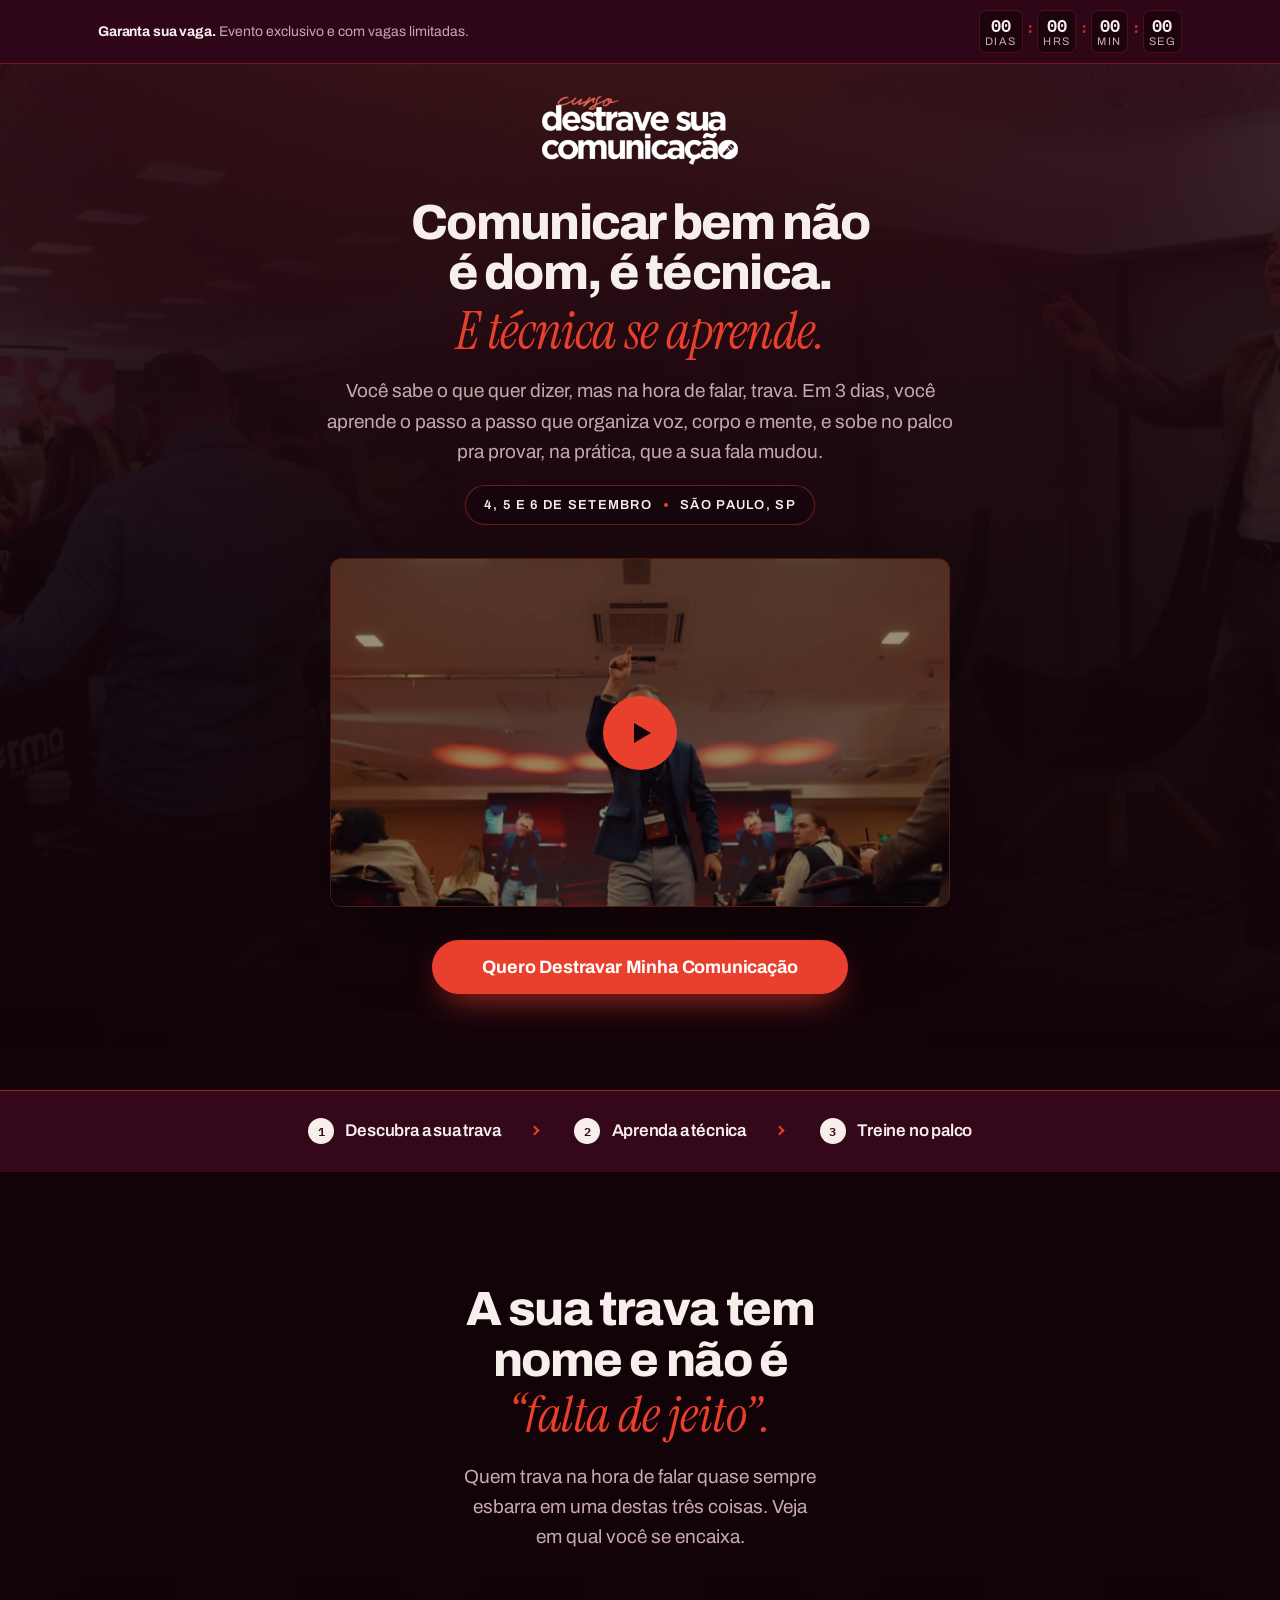
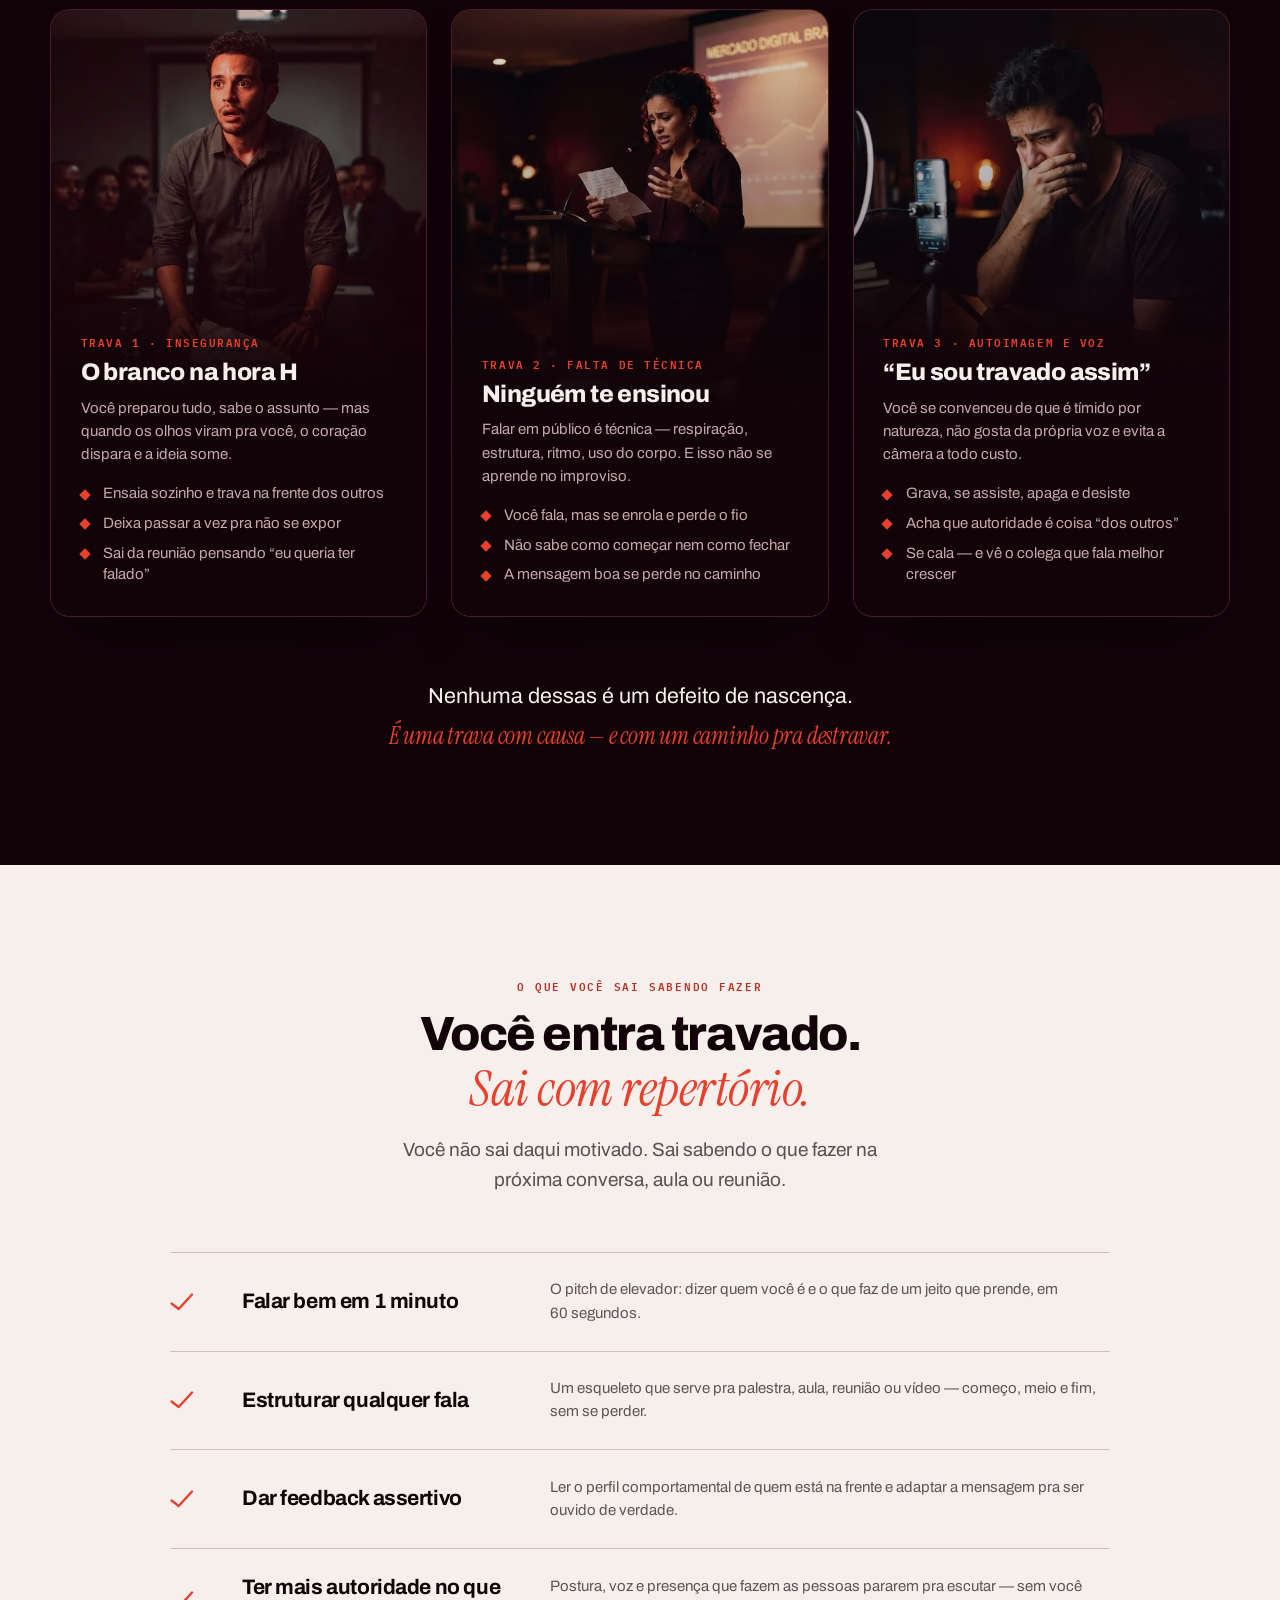
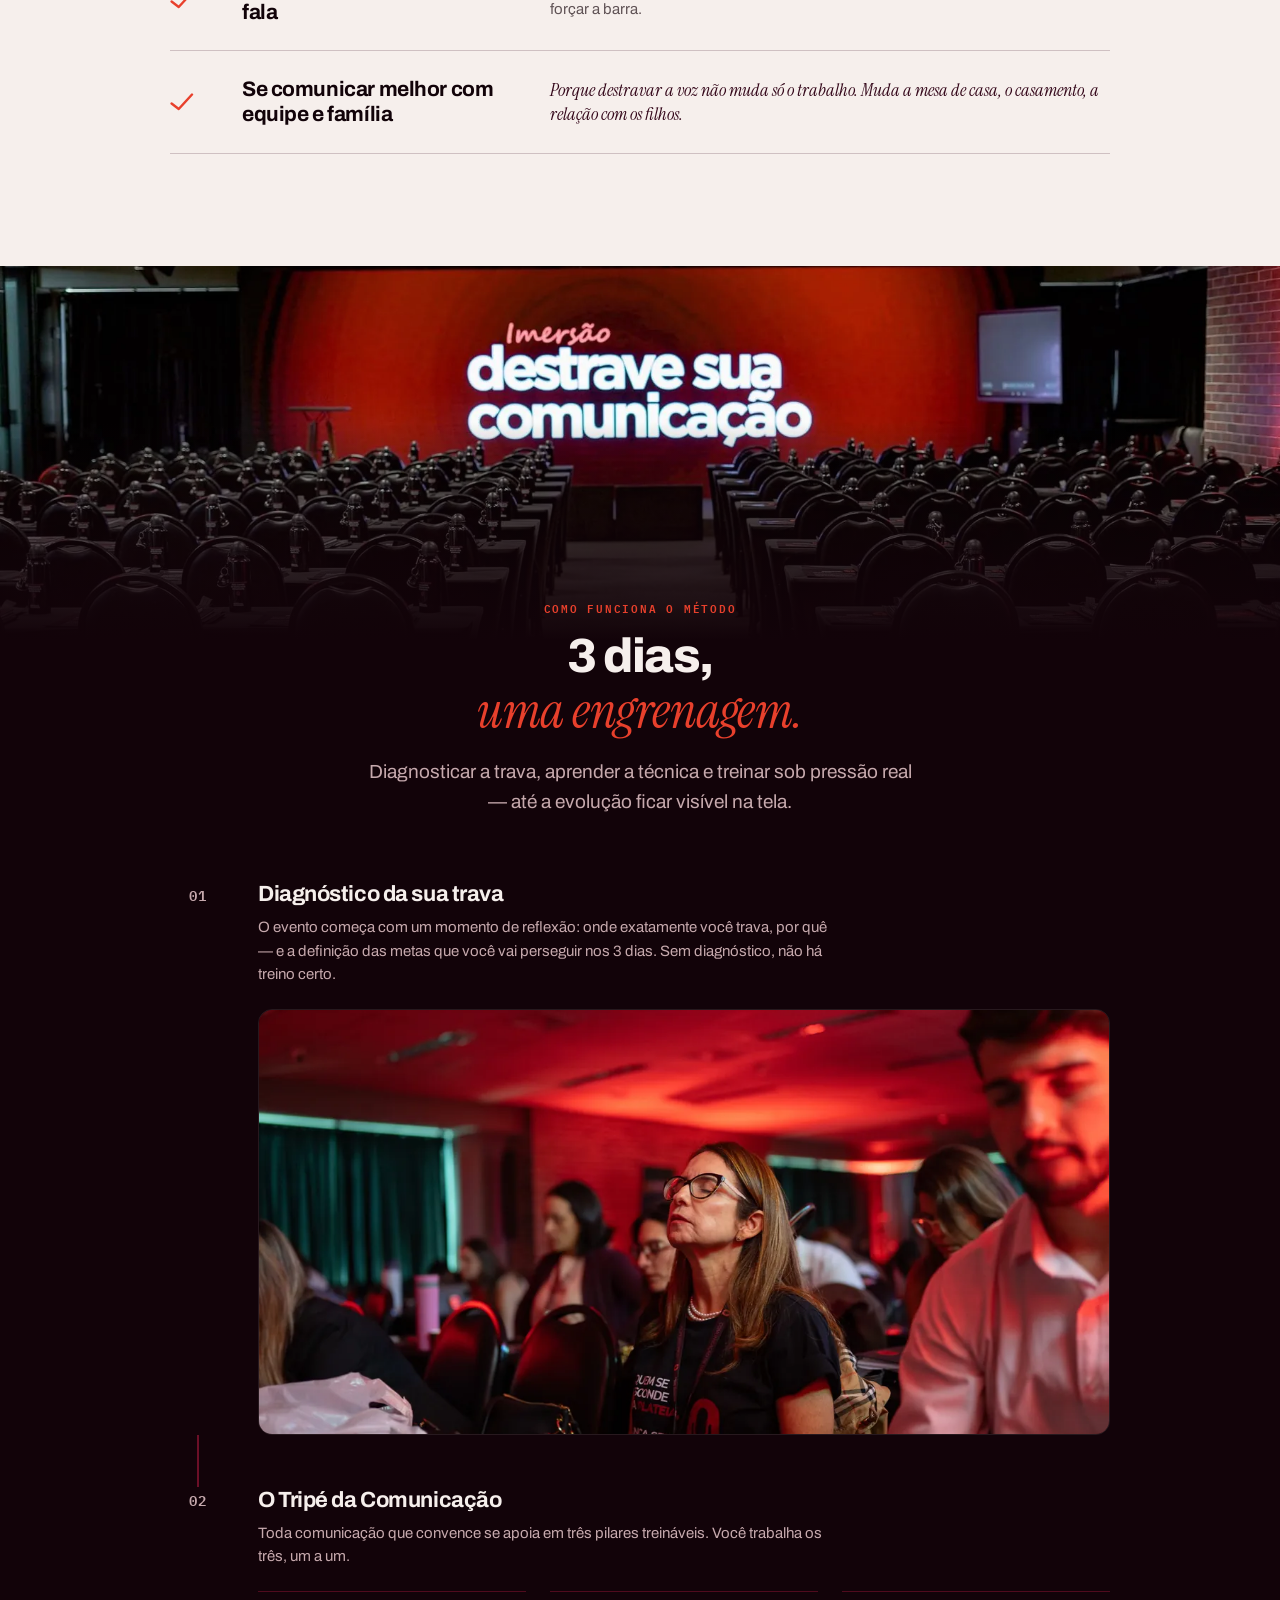
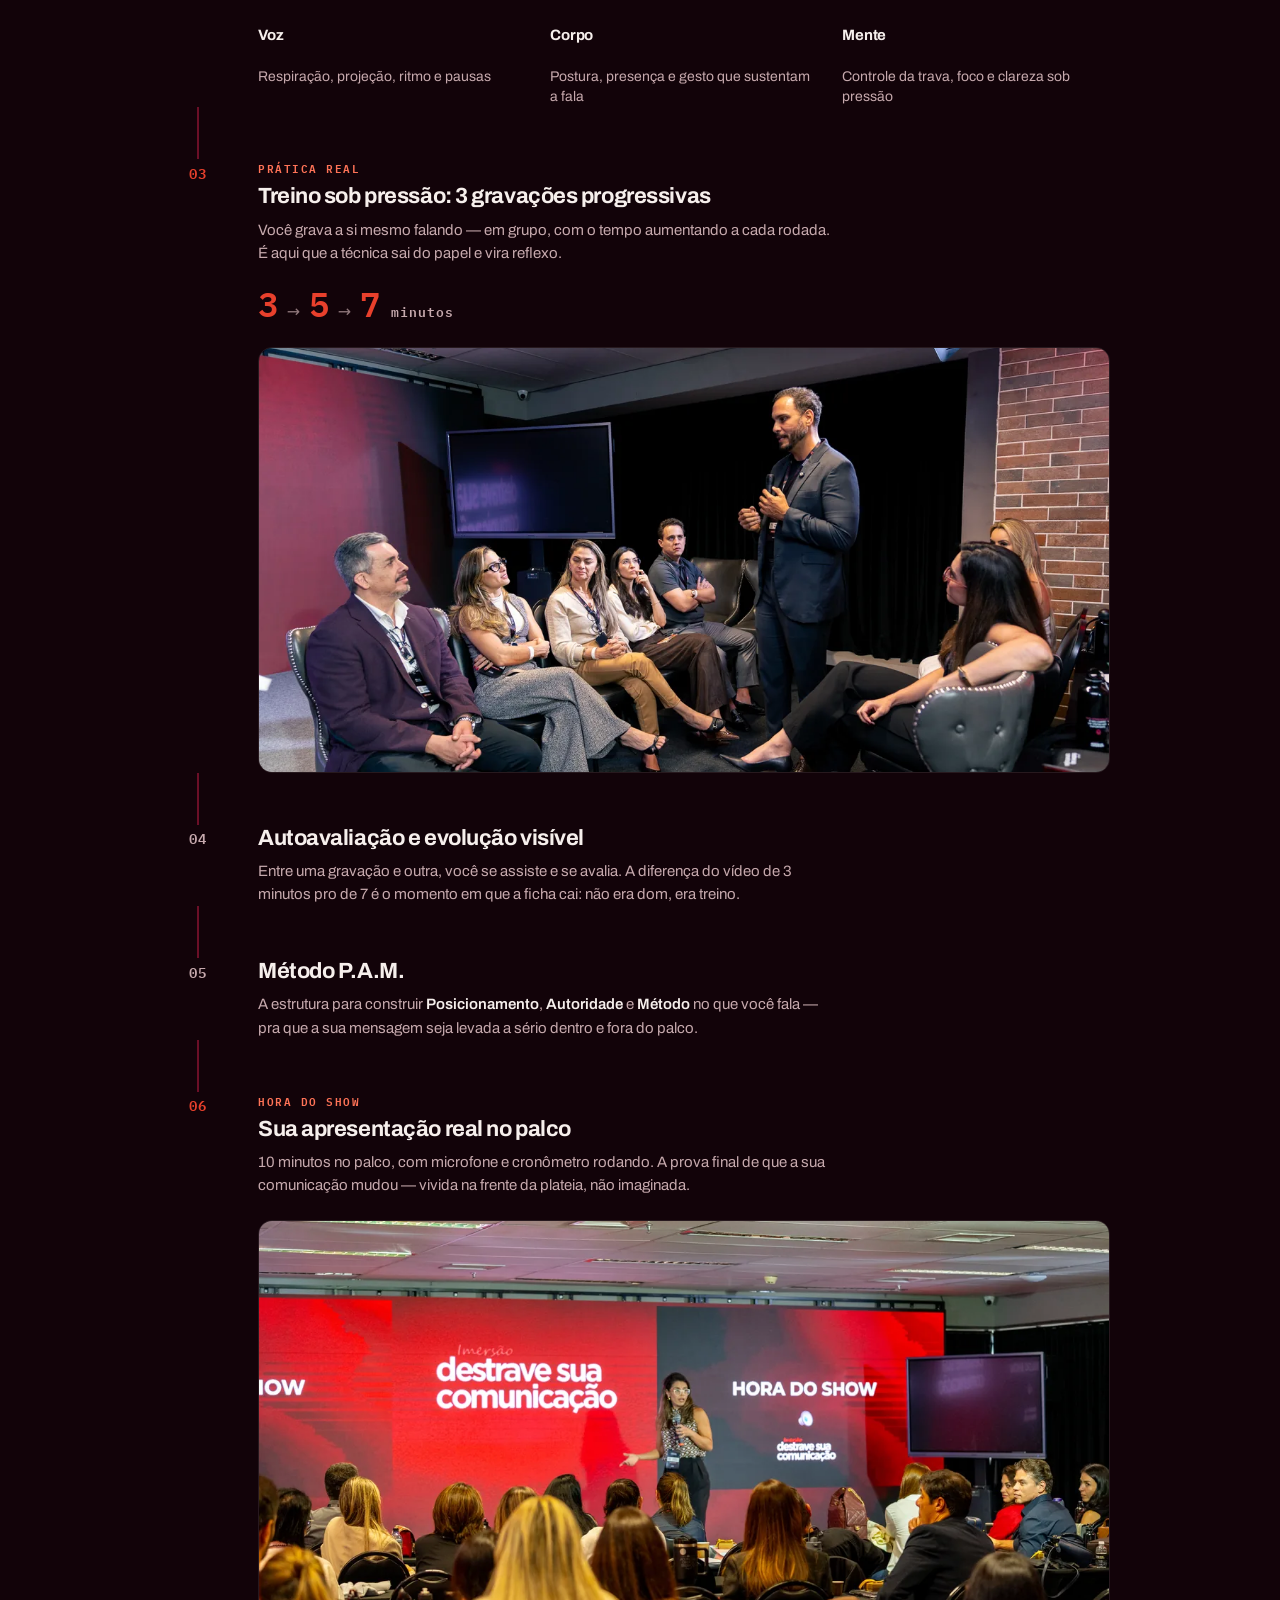
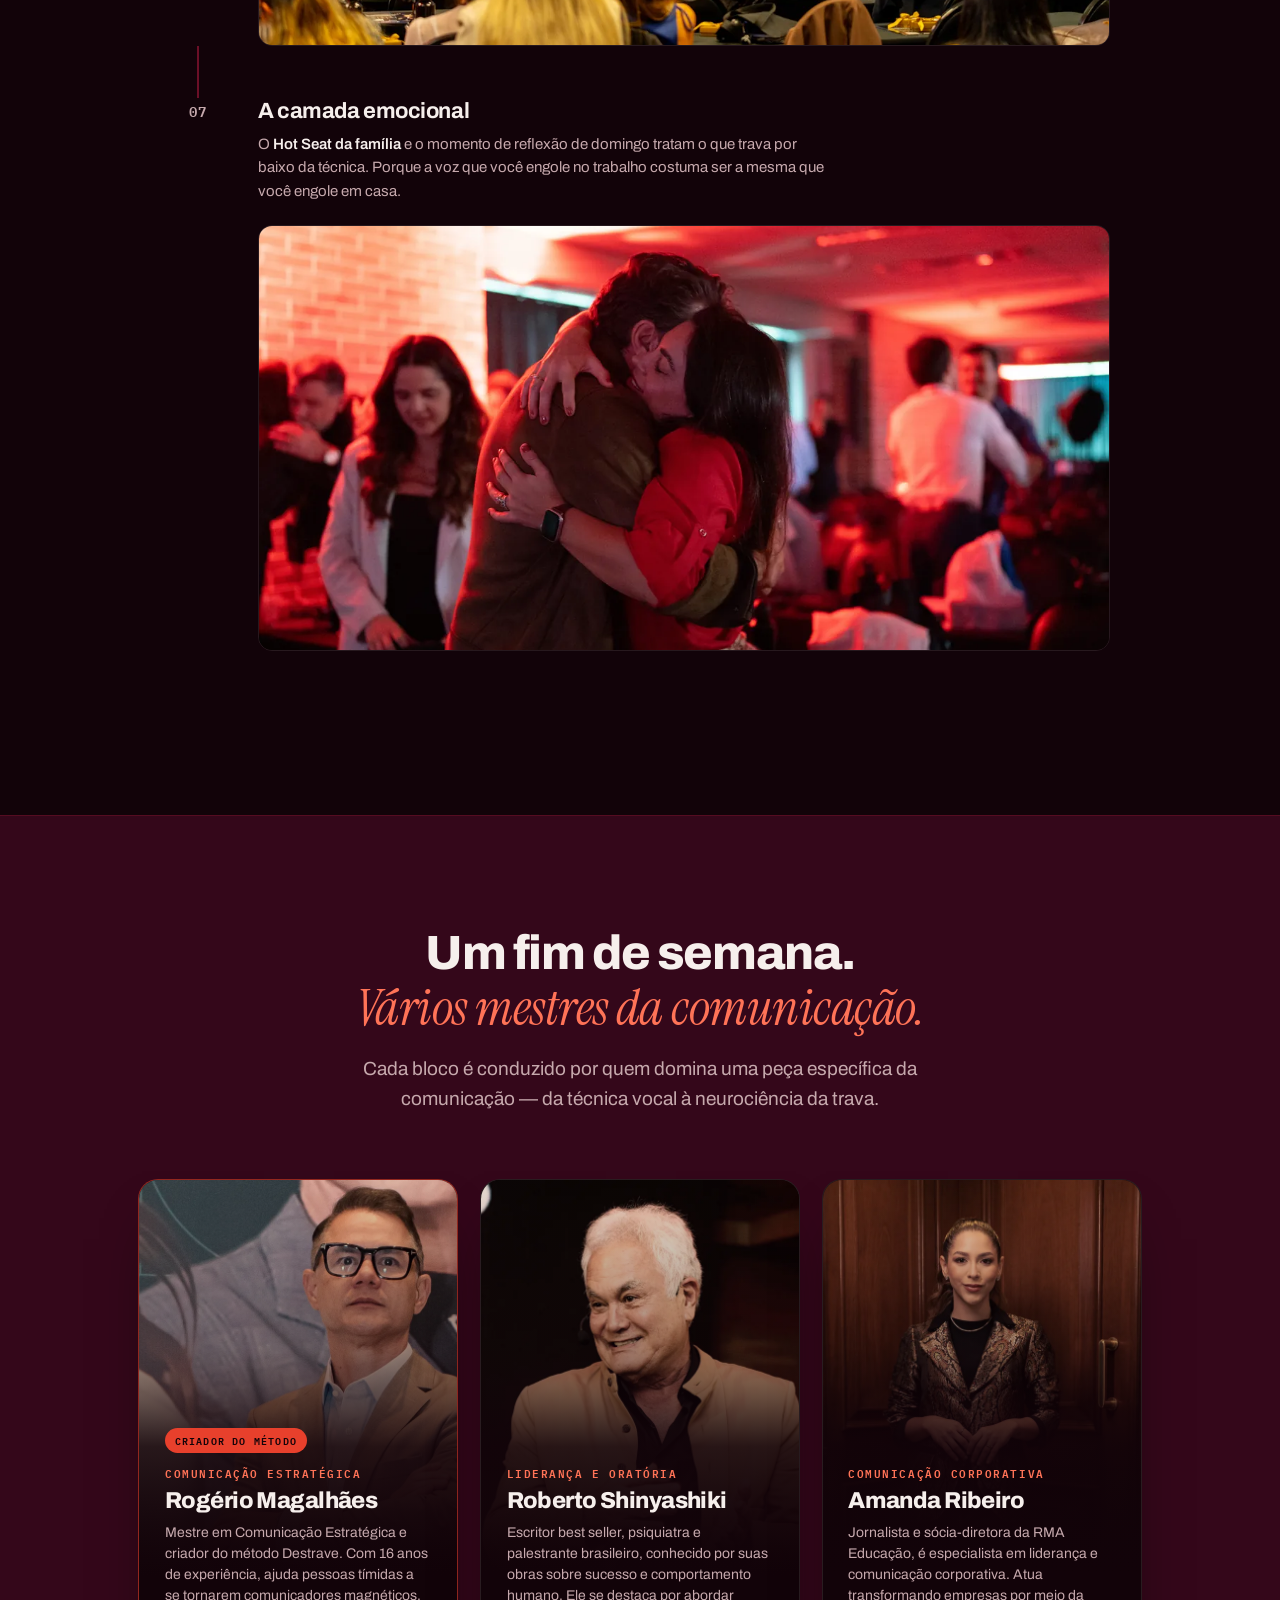
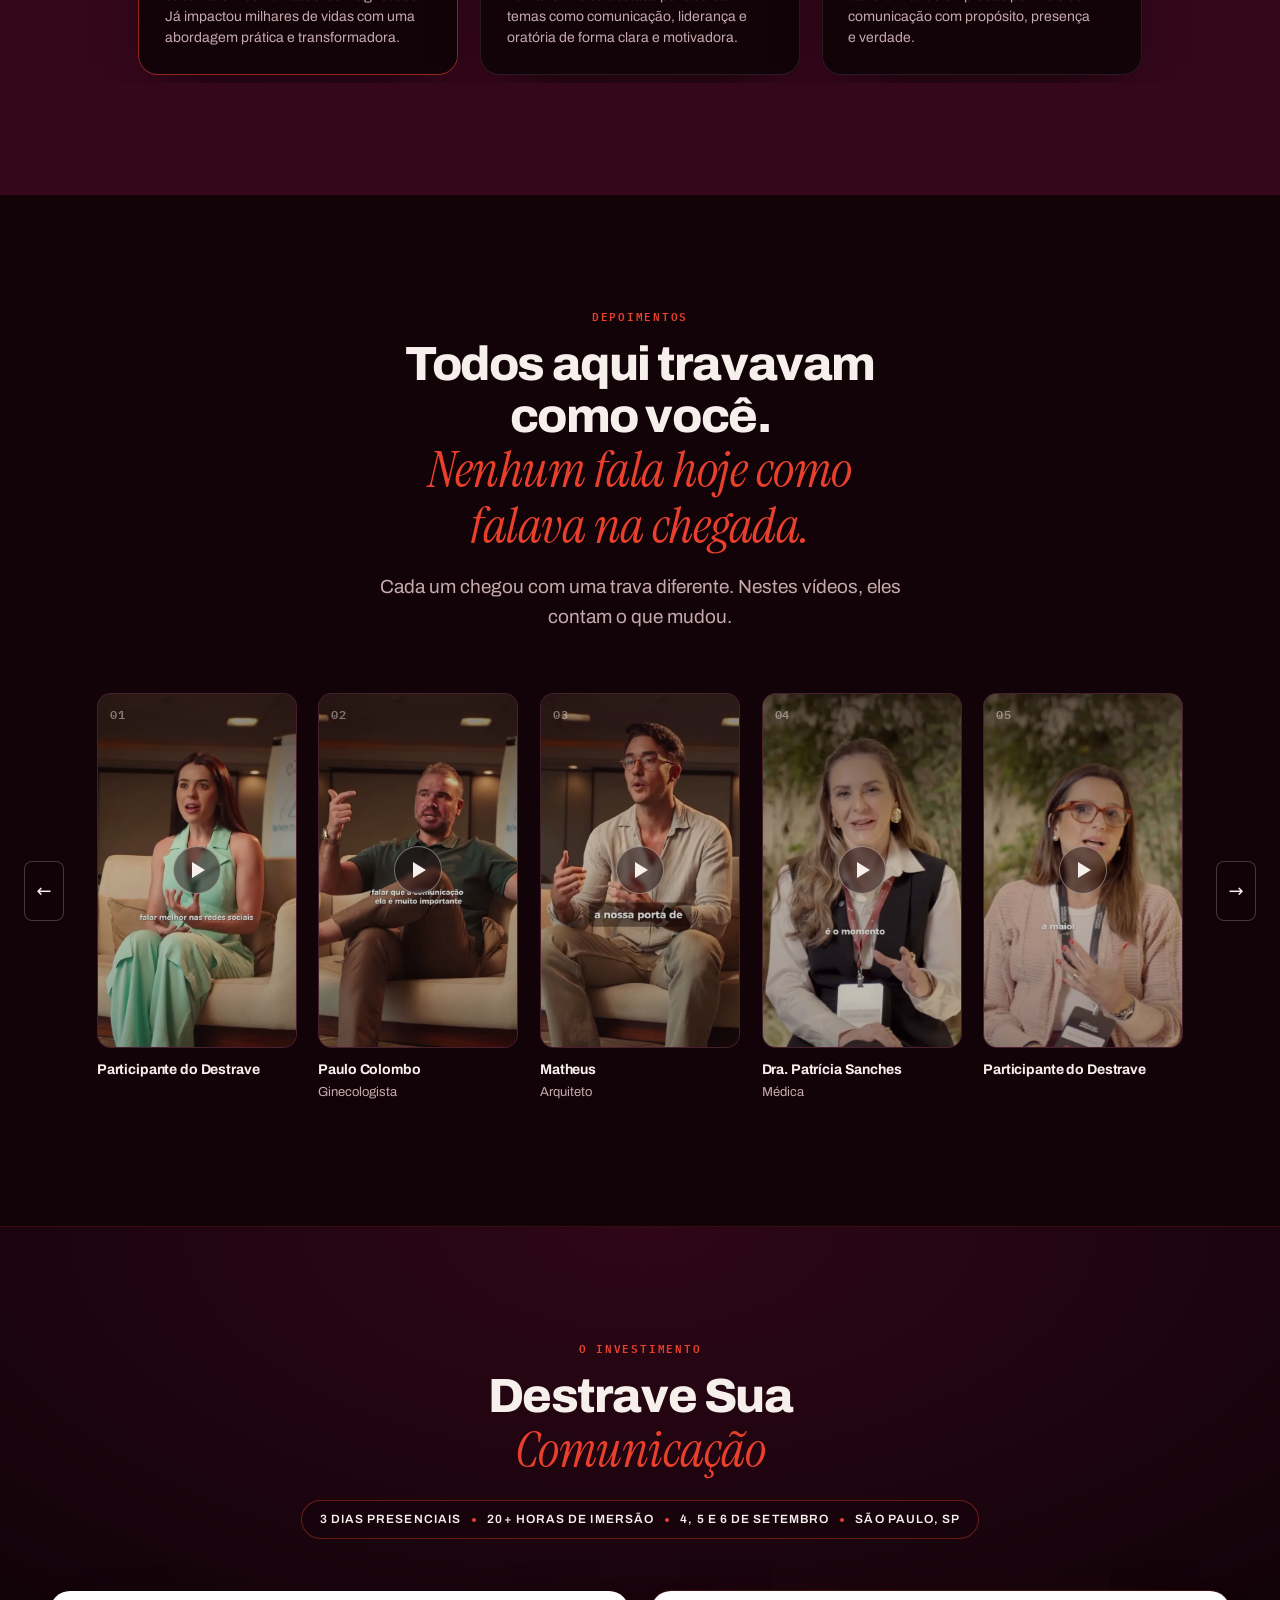
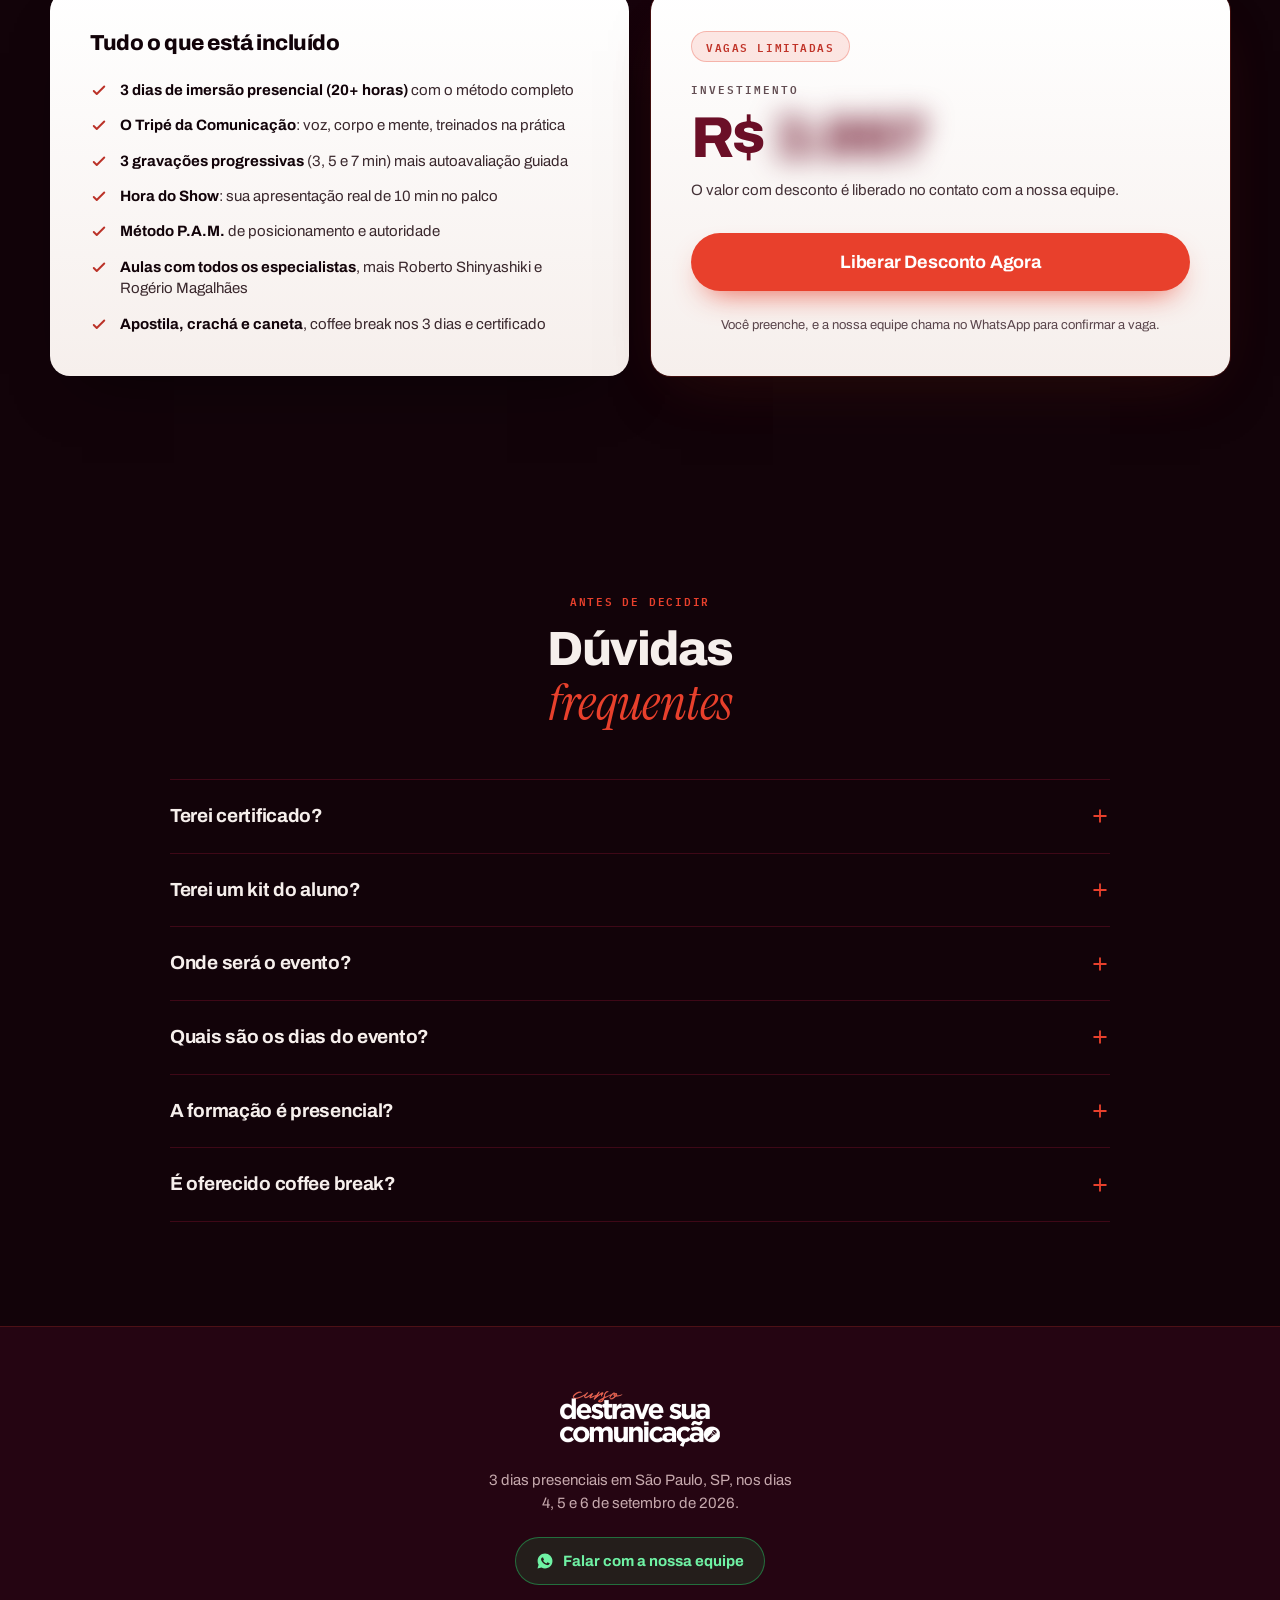
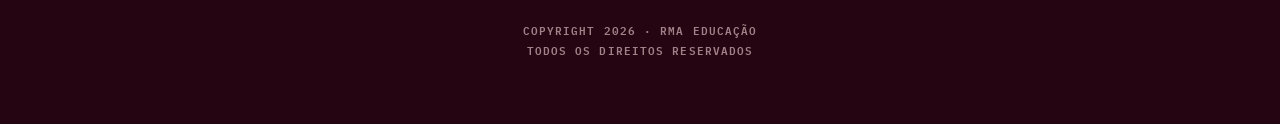
==== destrave/index.html @ ba3a3f01 "Faz a subpasta /destrave vir do repositório, não do painel O deploy publicava na raiz porque o campo" ====
<!DOCTYPE html>
<html lang="pt-BR">
<head>
  <meta charset="UTF-8">
  <meta name="viewport" content="width=device-width, initial-scale=1">

  <!-- ===== SEO / OG ===== -->
  <title>Destrave · Comunicar bem não é dom, é técnica</title>
  <meta name="description" content="Em 3 dias você aprende o passo a passo que organiza voz, corpo e mente e sobe no palco para provar, na prática, que a sua fala mudou.">
  <meta name="robots" content="index, follow">
  <link rel="canonical" href="https://rmaeducacao.com.br/destrave/">

  <meta property="og:type" content="website">
  <meta property="og:title" content="Destrave · Comunicar bem não é dom, é técnica">
  <meta property="og:description" content="Em 3 dias você aprende o passo a passo que organiza voz, corpo e mente e sobe no palco para provar, na prática, que a sua fala mudou.">
  <meta property="og:image" content="https://rmaeducacao.com.br/destrave/assets/img/og-image.jpg">
  <meta property="og:image:width" content="1200">
  <meta property="og:image:height" content="630">
  <meta property="og:image:alt" content="Plateia e palestrante durante uma edição do Destrave.">
  <meta property="og:url" content="https://rmaeducacao.com.br/destrave/">
  <meta property="og:site_name" content="RMA Educação">
  <meta property="og:locale" content="pt_BR">
  <meta name="twitter:card" content="summary_large_image">
  <meta name="theme-color" content="#120309">

  <link rel="icon" href="assets/img/logo-destrave.png" type="image/png">

  <link rel="preload" href="assets/fonts/archivo-var-latin.woff2" as="font" type="font/woff2" crossorigin>
  <link rel="preload" href="assets/img/hero-760.webp" as="image" media="(max-width: 760px)" fetchpriority="high">
  <link rel="preload" href="assets/img/hero-1200.webp" as="image" media="(min-width: 761px) and (max-width: 1399px)" fetchpriority="high">
  <link rel="preload" href="assets/img/hero-1920.webp" as="image" media="(min-width: 1400px)" fetchpriority="high">
  <link rel="stylesheet" href="assets/css/style.css">
</head>
<body>

  <a class="skip-link" href="#hero">Pular para o conteúdo</a>

  <!-- ============================================================
       BARRA FIXA — chamada de vaga + contagem regressiva
       Data do evento: alterar data-deadline aqui e no texto da hero
       ============================================================ -->
  <div class="topbar">
    <div class="topbar__inner">
      <p class="topbar__call">
        <strong>Garanta sua vaga.</strong>
        <span class="topbar__call-long">Evento exclusivo e com vagas limitadas.</span>
        <span class="topbar__call-short">Vagas limitadas.</span>
      </p>

      <div class="countdown" id="countdown" data-deadline="2026-09-04T00:00:00-03:00">
        <p class="sr-only" id="countdown-a11y">Contagem regressiva para o início do evento.</p>
        <div class="countdown__unit">
          <span class="countdown__num" data-unit="days">00</span>
          <span class="countdown__label">dias</span>
        </div>
        <span class="countdown__sep" aria-hidden="true">:</span>
        <div class="countdown__unit">
          <span class="countdown__num" data-unit="hours">00</span>
          <span class="countdown__label">hrs</span>
        </div>
        <span class="countdown__sep" aria-hidden="true">:</span>
        <div class="countdown__unit">
          <span class="countdown__num" data-unit="minutes">00</span>
          <span class="countdown__label">min</span>
        </div>
        <span class="countdown__sep countdown__sep--tick" aria-hidden="true">:</span>
        <div class="countdown__unit">
          <span class="countdown__num" data-unit="seconds">00</span>
          <span class="countdown__label">seg</span>
        </div>
      </div>
    </div>
  </div>

  <!-- ============================================================
       DOBRA 1 — HERO
       ============================================================ -->
  <header class="hero" id="hero">
    <div class="hero__bg" aria-hidden="true"></div>

    <div class="hero__inner">

      <img class="hero__logo reveal" src="assets/img/logo-destrave.png"
           alt="Curso Destrave" width="636" height="223" fetchpriority="high">

      <h1 class="hero__title reveal">
        Comunicar bem não é dom, é técnica.
        <span class="hero__title-em">E técnica se aprende.</span>
      </h1>

      <p class="hero__subtitle reveal">
        Você sabe o que quer dizer, mas na hora de falar, trava. Em 3 dias, você
        aprende o passo a passo que organiza voz, corpo e mente, e sobe no palco
        pra provar, na prática, que a sua fala mudou.
      </p>

      <!-- Data e cidade: confirmar antes de publicar -->
      <p class="hero__when reveal">
        <span class="hero__when-item">4, 5 e 6 de setembro</span>
        <span class="hero__when-dot" aria-hidden="true"></span>
        <span class="hero__when-item">São Paulo, SP</span>
      </p>

      <!-- preload="none": o mp4 só começa a baixar no clique, então o
           peso do vídeo não entra no carregamento da hero. Os controles
           nativos aparecem junto com o play (ver main.js). -->
      <div class="vsl reveal">
        <div class="vsl__frame">
          <video class="vsl__video" id="vsl-video"
                 poster="assets/img/vsl-poster.webp"
                 preload="none" playsinline
                 width="1280" height="720">
            <source src="assets/video/hero-vsl.mp4" type="video/mp4">
            <p class="vsl__fallback">
              Seu navegador não reproduz este vídeo.
              <a href="assets/video/hero-vsl.mp4">Baixe o arquivo</a> para assistir.
            </p>
          </video>

          <button class="vsl__play" type="button" data-tocar-vsl
                  aria-label="Assistir ao vídeo do evento">
            <span class="vsl__play-icon" aria-hidden="true"></span>
          </button>
        </div>
      </div>

      <a class="btn btn--primary hero__cta reveal" href="#formulario">
        Quero Destravar Minha Comunicação
      </a>

    </div>
  </header>

  <main>

    <!-- ============================================================
         TRANSIÇÃO — as três etapas do evento, na ordem em que acontecem
         ============================================================ -->
    <section class="steps" aria-label="As três etapas do evento">
      <ol class="steps__list">
        <li class="steps__item">
          <span class="steps__num">1</span>
          <span class="steps__label">Descubra a sua trava</span>
        </li>
        <li class="steps__item">
          <span class="steps__num">2</span>
          <span class="steps__label">Aprenda a técnica</span>
        </li>
        <li class="steps__item">
          <span class="steps__num">3</span>
          <span class="steps__label">Treine no palco</span>
        </li>
      </ol>
    </section>

    <!-- ============================================================
         DOBRA 2 — a dor: em qual das três travas a pessoa se encaixa
         Imagens dos cards: trava-1/2/3.webp (4:5, metade de baixo escura pro texto).
         ============================================================ -->
    <section class="travas" id="dobra-2">
      <div class="travas__intro" data-reveal>
        <h2 class="travas__title">
          A sua trava tem nome e não é <span class="travas__title-em">“falta de jeito”.</span>
        </h2>
        <p class="travas__lead">
          Quem trava na hora de falar quase sempre esbarra em uma destas três
          coisas. Veja em qual você se encaixa.
        </p>
      </div>

      <ul class="travas__grid">

        <li class="trava trava--1" data-reveal>
          <div class="trava__body">
            <p class="trava__tag">Trava 1 · Insegurança</p>
            <h3 class="trava__title">O branco na hora H</h3>
            <p class="trava__text">
              Você preparou tudo, sabe o assunto — mas quando os olhos viram pra
              você, o coração dispara e a ideia some.
            </p>
            <ul class="trava__list">
              <li>Ensaia sozinho e trava na frente dos outros</li>
              <li>Deixa passar a vez pra não se expor</li>
              <li>Sai da reunião pensando “eu queria ter falado”</li>
            </ul>
          </div>
        </li>

        <li class="trava trava--2" data-reveal>
          <div class="trava__body">
            <p class="trava__tag">Trava 2 · Falta de técnica</p>
            <h3 class="trava__title">Ninguém te ensinou</h3>
            <p class="trava__text">
              Falar em público é técnica — respiração, estrutura, ritmo, uso do
              corpo. E isso não se aprende no improviso.
            </p>
            <ul class="trava__list">
              <li>Você fala, mas se enrola e perde o fio</li>
              <li>Não sabe como começar nem como fechar</li>
              <li>A mensagem boa se perde no caminho</li>
            </ul>
          </div>
        </li>

        <li class="trava trava--3" data-reveal>
          <div class="trava__body">
            <p class="trava__tag">Trava 3 · Autoimagem e voz</p>
            <h3 class="trava__title">“Eu sou travado assim”</h3>
            <p class="trava__text">
              Você se convenceu de que é tímido por natureza, não gosta da
              própria voz e evita a câmera a todo custo.
            </p>
            <ul class="trava__list">
              <li>Grava, se assiste, apaga e desiste</li>
              <li>Acha que autoridade é coisa “dos outros”</li>
              <li>Se cala — e vê o colega que fala melhor crescer</li>
            </ul>
          </div>
        </li>

      </ul>

      <p class="travas__close" data-reveal>
        Nenhuma dessas é um defeito de nascença.
        <span class="travas__close-em">É uma trava com causa — e com um caminho pra destravar.</span>
      </p>
    </section>

    <!-- ============================================================
         DOBRA 3 — o repertório: o que a pessoa leva na mão
         Lista com fio, não cards: a dobra 2 já é uma grade de cards.
         ============================================================ -->
    <section class="repertorio" id="dobra-3">

      <div class="repertorio__intro" data-reveal>
        <p class="repertorio__eyebrow">O que você sai sabendo fazer</p>
        <h2 class="repertorio__title">
          Você entra travado.
          <span class="repertorio__title-em">Sai com repertório.</span>
        </h2>
        <p class="repertorio__lead">
          Você não sai daqui motivado. Sai sabendo o que fazer na próxima
          conversa, aula ou reunião.
        </p>
      </div>

      <ul class="repertorio__list">

        <li class="skill" data-reveal>
          <svg class="skill__tick" viewBox="0 0 32 24" aria-hidden="true" focusable="false">
            <path d="M2 13 L11 21 L30 3"/>
          </svg>
          <h3 class="skill__name">Falar bem em 1 minuto</h3>
          <p class="skill__desc">
            O pitch de elevador: dizer quem você é e o que faz de um jeito que
            prende, em 60 segundos.
          </p>
        </li>

        <li class="skill" data-reveal>
          <svg class="skill__tick" viewBox="0 0 32 24" aria-hidden="true" focusable="false">
            <path d="M2 13 L11 21 L30 3"/>
          </svg>
          <h3 class="skill__name">Estruturar qualquer fala</h3>
          <p class="skill__desc">
            Um esqueleto que serve pra palestra, aula, reunião ou vídeo —
            começo, meio e fim, sem se perder.
          </p>
        </li>

        <li class="skill" data-reveal>
          <svg class="skill__tick" viewBox="0 0 32 24" aria-hidden="true" focusable="false">
            <path d="M2 13 L11 21 L30 3"/>
          </svg>
          <h3 class="skill__name">Dar feedback assertivo</h3>
          <p class="skill__desc">
            Ler o perfil comportamental de quem está na frente e adaptar a
            mensagem pra ser ouvido de verdade.
          </p>
        </li>

        <li class="skill" data-reveal>
          <svg class="skill__tick" viewBox="0 0 32 24" aria-hidden="true" focusable="false">
            <path d="M2 13 L11 21 L30 3"/>
          </svg>
          <h3 class="skill__name">Ter mais autoridade no que fala</h3>
          <p class="skill__desc">
            Postura, voz e presença que fazem as pessoas pararem pra escutar —
            sem você forçar a barra.
          </p>
        </li>

        <!-- Última linha: a virada do trabalho pra vida. Descrição na serifa
             itálica, a mesma voz de ênfase do resto da página. -->
        <li class="skill skill--fecho" data-reveal>
          <svg class="skill__tick" viewBox="0 0 32 24" aria-hidden="true" focusable="false">
            <path d="M2 13 L11 21 L30 3"/>
          </svg>
          <h3 class="skill__name">Se comunicar melhor com equipe e família</h3>
          <p class="skill__desc">
            Porque destravar a voz não muda só o trabalho. Muda a mesa de casa,
            o casamento, a relação com os filhos.
          </p>
        </li>

      </ul>
    </section>

    <!-- ============================================================
         DOBRA 4 — o método, na ordem em que acontece
         Fotos: edição anterior da imersão. Um fio liga as sete etapas;
         as fotos entram só onde há o que mostrar, não em toda etapa.
         ============================================================ -->
    <section class="metodo" id="dobra-4">

      <!-- Abertura: a sala montada, esperando a turma. A base da foto
           dissolve no fundo e o título entra por dentro da dissolvência. -->
      <div class="metodo__strip" data-reveal>
        <img src="assets/img/evento-sala.webp" width="1800" height="600"
             loading="lazy" decoding="async"
             alt="Sala montada antes do evento, com o telão da imersão Destrave Sua Comunicação ao fundo">
      </div>

      <div class="metodo__intro" data-reveal>
        <p class="metodo__eyebrow">Como funciona o método</p>
        <h2 class="metodo__title">
          3 dias,
          <span class="metodo__title-em">uma engrenagem.</span>
        </h2>
        <p class="metodo__lead">
          Diagnosticar a trava, aprender a técnica e treinar sob pressão real
          — até a evolução ficar visível na tela.
        </p>
      </div>

      <ol class="etapas">

        <li class="etapa" data-reveal>
          <p class="etapa__num">01</p>
          <div class="etapa__body">
            <h3 class="etapa__title">Diagnóstico da sua trava</h3>
            <p class="etapa__text">
              O evento começa com um momento de reflexão: onde exatamente você
              trava, por quê — e a definição das metas que você vai perseguir
              nos 3 dias. Sem diagnóstico, não há treino certo.
            </p>
            <img class="etapa__foto" src="assets/img/evento-reflexao.webp"
                 width="1200" height="800" loading="lazy" decoding="async"
                 alt="Participantes sentados sob a luz vermelha da sala, em silêncio, durante o momento de reflexão">
          </div>
        </li>

        <li class="etapa" data-reveal>
          <p class="etapa__num">02</p>
          <div class="etapa__body">
            <h3 class="etapa__title">O Tripé da Comunicação</h3>
            <p class="etapa__text">
              Toda comunicação que convence se apoia em três pilares treináveis.
              Você trabalha os três, um a um.
            </p>
            <ul class="tripe">
              <li class="tripe__item">
                <h4 class="tripe__nome">Voz</h4>
                <p class="tripe__texto">Respiração, projeção, ritmo e pausas</p>
              </li>
              <li class="tripe__item">
                <h4 class="tripe__nome">Corpo</h4>
                <p class="tripe__texto">Postura, presença e gesto que sustentam a fala</p>
              </li>
              <li class="tripe__item">
                <h4 class="tripe__nome">Mente</h4>
                <p class="tripe__texto">Controle da trava, foco e clareza sob pressão</p>
              </li>
            </ul>
          </div>
        </li>

        <li class="etapa etapa--destaque" data-reveal>
          <p class="etapa__num">03</p>
          <div class="etapa__body">
            <p class="etapa__tag">Prática real</p>
            <h3 class="etapa__title">Treino sob pressão: 3 gravações progressivas</h3>
            <p class="etapa__text">
              Você grava a si mesmo falando — em grupo, com o tempo aumentando a
              cada rodada. É aqui que a técnica sai do papel e vira reflexo.
            </p>
            <p class="rodadas" aria-label="Três rodadas: 3, 5 e 7 minutos">
              <span class="rodadas__n">3</span>
              <span class="rodadas__seta" aria-hidden="true">→</span>
              <span class="rodadas__n">5</span>
              <span class="rodadas__seta" aria-hidden="true">→</span>
              <span class="rodadas__n">7</span>
              <span class="rodadas__un">minutos</span>
            </p>
            <img class="etapa__foto" src="assets/img/evento-treino.webp"
                 width="1200" height="600" loading="lazy" decoding="async"
                 alt="Participante de pé, com microfone, falando para o grupo sentado em roda durante uma rodada de treino">
          </div>
        </li>

        <li class="etapa" data-reveal>
          <p class="etapa__num">04</p>
          <div class="etapa__body">
            <h3 class="etapa__title">Autoavaliação e evolução visível</h3>
            <p class="etapa__text">
              Entre uma gravação e outra, você se assiste e se avalia. A diferença
              do vídeo de 3 minutos pro de 7 é o momento em que a ficha cai: não
              era dom, era treino.
            </p>
          </div>
        </li>

        <li class="etapa" data-reveal>
          <p class="etapa__num">05</p>
          <div class="etapa__body">
            <h3 class="etapa__title">Método P.A.M.</h3>
            <p class="etapa__text">
              A estrutura para construir <strong>Posicionamento</strong>,
              <strong>Autoridade</strong> e <strong>Método</strong> no que você
              fala — pra que a sua mensagem seja levada a sério dentro e fora
              do palco.
            </p>
          </div>
        </li>

        <li class="etapa etapa--destaque" data-reveal>
          <p class="etapa__num">06</p>
          <div class="etapa__body">
            <p class="etapa__tag">Hora do show</p>
            <h3 class="etapa__title">Sua apresentação real no palco</h3>
            <p class="etapa__text">
              10 minutos no palco, com microfone e cronômetro rodando. A prova
              final de que a sua comunicação mudou — vivida na frente da plateia,
              não imaginada.
            </p>
            <img class="etapa__foto" src="assets/img/evento-palco.webp"
                 width="1200" height="600" loading="lazy" decoding="async"
                 alt="Participante no palco com o microfone, diante da plateia, no momento Hora do Show">
          </div>
        </li>

        <li class="etapa" data-reveal>
          <p class="etapa__num">07</p>
          <div class="etapa__body">
            <h3 class="etapa__title">A camada emocional</h3>
            <p class="etapa__text">
              O <strong>Hot Seat da família</strong> e o momento de reflexão de
              domingo tratam o que trava por baixo da técnica. Porque a voz que
              você engole no trabalho costuma ser a mesma que você engole em casa.
            </p>
            <img class="etapa__foto etapa__foto--abraco" src="assets/img/evento-abraco.webp"
                 width="1200" height="800" loading="lazy" decoding="async"
                 alt="Duas participantes se abraçando na sala ao fim de uma dinâmica">
          </div>
        </li>

      </ol>
    </section>

    <!-- ============================================================
         DOBRA 5 — os experts, em carrossel
         Cards no mesmo desenho da dobra 2 (foto 4:5, texto na metade de
         baixo), só que arrastáveis. Para destacar um card, basta somar a
         classe expert--destaque e abrir o <p class="expert__selo">.
         Falta definir o segundo destaque.
         ============================================================ -->
    <section class="experts" id="dobra-5">

      <div class="experts__intro" data-reveal>
        <h2 class="experts__title">
          Um fim de semana.
          <span class="experts__title-em">Vários mestres da comunicação.</span>
        </h2>
        <p class="experts__lead">
          Cada bloco é conduzido por quem domina uma peça específica da
          comunicação — da técnica vocal à neurociência da trava.
        </p>
      </div>

      <div class="carrossel" data-carrossel data-reveal>
        <ul class="carrossel__trilho" id="trilho-experts" tabindex="0"
            role="group" aria-label="Experts do evento, lista arrastável">

          <li class="expert expert--destaque">
            <img class="expert__foto" src="assets/img/expert-rogerio.webp"
                 width="800" height="1000" loading="lazy" decoding="async"
                 alt="Rogério Magalhães">
            <div class="expert__body">
              <p class="expert__selo">Criador do método</p>
              <p class="expert__assunto">Comunicação estratégica</p>
              <h3 class="expert__nome">Rogério Magalhães</h3>
              <p class="expert__bio">
                Mestre em Comunicação Estratégica e criador do método Destrave.
                Com 16 anos de experiência, ajuda pessoas tímidas a se tornarem
                comunicadores magnéticos. Já impactou milhares de vidas com uma
                abordagem prática e transformadora.
              </p>
            </div>
          </li>

          <li class="expert">
            <img class="expert__foto" src="assets/img/expert-roberto.webp"
                 width="800" height="1000" loading="lazy" decoding="async"
                 alt="Roberto Shinyashiki">
            <div class="expert__body">
              <p class="expert__assunto">Liderança e oratória</p>
              <h3 class="expert__nome">Roberto Shinyashiki</h3>
              <p class="expert__bio">
                Escritor best seller, psiquiatra e palestrante brasileiro,
                conhecido por suas obras sobre sucesso e comportamento humano.
                Ele se destaca por abordar temas como comunicação, liderança e
                oratória de forma clara e motivadora.
              </p>
            </div>
          </li>

          <li class="expert">
            <img class="expert__foto" src="assets/img/expert-amanda.webp"
                 width="800" height="1000" loading="lazy" decoding="async"
                 alt="Amanda Ribeiro">
            <div class="expert__body">
              <p class="expert__assunto">Comunicação corporativa</p>
              <h3 class="expert__nome">Amanda Ribeiro</h3>
              <p class="expert__bio">
                Jornalista e sócia-diretora da RMA Educação, é especialista em
                liderança e comunicação corporativa. Atua transformando empresas
                por meio da comunicação com propósito, presença e verdade.
              </p>
            </div>
          </li>

        </ul>

        <!-- As setas só aparecem quando há card fora da tela; o JS cuida disso -->
        <div class="carrossel__nav" hidden>
          <button class="carrossel__btn" type="button" data-dir="-1"
                  aria-controls="trilho-experts" aria-label="Ver experts anteriores">
            <span aria-hidden="true">←</span>
          </button>
          <button class="carrossel__btn" type="button" data-dir="1"
                  aria-controls="trilho-experts" aria-label="Ver próximos experts">
            <span aria-hidden="true">→</span>
          </button>
        </div>
      </div>
    </section>

    <!-- ============================================================
         DOBRA 6 — depoimentos em vídeo, fita única
         Cinco clipes numa fita que sangra dos dois lados: o corte na
         borda é o que diz que tem mais. Os vídeos são verticais e ficam
         no YouTube; o card carrega só a capa, e o iframe entra no clique
         (ver fachada dos depoimentos em main.js).
         O carrossel reaproveita o mesmo JS da dobra 5.
         ============================================================ -->
    <section class="depos" id="dobra-6">

      <div class="depos__intro" data-reveal>
        <p class="depos__eyebrow">Depoimentos</p>
        <h2 class="depos__title">
          Todos aqui travavam como você.
          <span class="depos__title-em">Nenhum fala hoje como falava na chegada.</span>
        </h2>
        <p class="depos__lead">
          Cada um chegou com uma trava diferente. Nestes vídeos, eles contam
          o que mudou.
        </p>
      </div>

      <div class="carrossel carrossel--fita" data-carrossel data-reveal>
        <ul class="carrossel__trilho depos__fita" id="trilho-depoimentos" tabindex="0"
            role="group" aria-label="Depoimentos em vídeo, lista arrastável">

          <li class="depo">
            <button class="depo__poster" type="button" data-yt="iTaWHYQysAk"
                    aria-label="Assistir ao depoimento de Participante do Destrave">
              <img class="depo__capa" src="assets/img/depo-1.webp" alt=""
                   width="540" height="960" loading="lazy" decoding="async">
              <span class="depo__num" aria-hidden="true">01</span>
              <span class="depo__play" aria-hidden="true">
                <span class="depo__play-icon"></span>
              </span>
            </button>
            <p class="depo__nome">Participante do Destrave</p>
          </li>

          <li class="depo">
            <button class="depo__poster" type="button" data-yt="KEMyKEvRkw4"
                    aria-label="Assistir ao depoimento de Paulo Colombo, Ginecologista">
              <img class="depo__capa" src="assets/img/depo-2.webp" alt=""
                   width="540" height="960" loading="lazy" decoding="async">
              <span class="depo__num" aria-hidden="true">02</span>
              <span class="depo__play" aria-hidden="true">
                <span class="depo__play-icon"></span>
              </span>
            </button>
            <p class="depo__nome">Paulo Colombo</p>
            <p class="depo__trava">Ginecologista</p>
          </li>

          <li class="depo">
            <button class="depo__poster" type="button" data-yt="-adSMKjG6oc"
                    aria-label="Assistir ao depoimento de Matheus, Arquiteto">
              <img class="depo__capa" src="assets/img/depo-3.webp" alt=""
                   width="540" height="960" loading="lazy" decoding="async">
              <span class="depo__num" aria-hidden="true">03</span>
              <span class="depo__play" aria-hidden="true">
                <span class="depo__play-icon"></span>
              </span>
            </button>
            <p class="depo__nome">Matheus</p>
            <p class="depo__trava">Arquiteto</p>
          </li>

          <li class="depo">
            <button class="depo__poster" type="button" data-yt="wob_LssQQ5o"
                    aria-label="Assistir ao depoimento de Dra. Patrícia Sanches, Médica">
              <img class="depo__capa" src="assets/img/depo-4.webp" alt=""
                   width="540" height="960" loading="lazy" decoding="async">
              <span class="depo__num" aria-hidden="true">04</span>
              <span class="depo__play" aria-hidden="true">
                <span class="depo__play-icon"></span>
              </span>
            </button>
            <p class="depo__nome">Dra. Patrícia Sanches</p>
            <p class="depo__trava">Médica</p>
          </li>

          <li class="depo">
            <button class="depo__poster" type="button" data-yt="MZHvsHiOvp0"
                    aria-label="Assistir ao depoimento de Participante do Destrave">
              <img class="depo__capa" src="assets/img/depo-5.webp" alt=""
                   width="540" height="960" loading="lazy" decoding="async">
              <span class="depo__num" aria-hidden="true">05</span>
              <span class="depo__play" aria-hidden="true">
                <span class="depo__play-icon"></span>
              </span>
            </button>
            <p class="depo__nome">Participante do Destrave</p>
          </li>

        </ul>

        <div class="carrossel__nav" hidden>
          <button class="carrossel__btn" type="button" data-dir="-1"
                  aria-controls="trilho-depoimentos" aria-label="Ver depoimentos anteriores">
            <span aria-hidden="true">←</span>
          </button>
          <button class="carrossel__btn" type="button" data-dir="1"
                  aria-controls="trilho-depoimentos" aria-label="Ver próximos depoimentos">
            <span aria-hidden="true">→</span>
          </button>
        </div>
      </div>

    </section>

    <!-- ============================================================
         DOBRA 7 — a oferta: o que está incluído e o investimento
         O valor fica borrado de propósito: quem quer o número preenche
         o formulário. Trocar o preço em .preco__num e no data-valor.
         ============================================================ -->
    <section class="oferta" id="formulario">

      <div class="oferta__intro">
        <p class="oferta__eyebrow" data-reveal>O investimento</p>
        <h2 class="oferta__title" data-reveal>
          Destrave Sua
          <span class="oferta__title-em">Comunicação</span>
        </h2>
        <p class="oferta__meta" data-reveal>
          <span class="oferta__meta-item">3 dias presenciais</span>
          <span class="oferta__meta-dot" aria-hidden="true"></span>
          <span class="oferta__meta-item">20+ horas de imersão</span>
          <span class="oferta__meta-dot" aria-hidden="true"></span>
          <span class="oferta__meta-item">4, 5 e 6 de setembro</span>
          <span class="oferta__meta-dot" aria-hidden="true"></span>
          <span class="oferta__meta-item">São Paulo, SP</span>
        </p>
      </div>

      <div class="oferta__grid">

        <!-- ----- Card 1: o que entra ----- -->
        <div class="oferta__card oferta__incluso" data-reveal>
          <h3 class="oferta__card-title">Tudo o que está incluído</h3>
          <ul class="incluso__lista">
          <li>
            <svg class="incluso__check" viewBox="0 0 24 24" aria-hidden="true"><path d="M5 12l4 4 10-10"/></svg>
            <span><b>3 dias de imersão presencial (20+ horas)</b> com o método completo</span>
          </li>
          <li>
            <svg class="incluso__check" viewBox="0 0 24 24" aria-hidden="true"><path d="M5 12l4 4 10-10"/></svg>
            <span><b>O Tripé da Comunicação</b>: voz, corpo e mente, treinados na prática</span>
          </li>
          <li>
            <svg class="incluso__check" viewBox="0 0 24 24" aria-hidden="true"><path d="M5 12l4 4 10-10"/></svg>
            <span><b>3 gravações progressivas</b> (3, 5 e 7 min) mais autoavaliação guiada</span>
          </li>
          <li>
            <svg class="incluso__check" viewBox="0 0 24 24" aria-hidden="true"><path d="M5 12l4 4 10-10"/></svg>
            <span><b>Hora do Show</b>: sua apresentação real de 10 min no palco</span>
          </li>
          <li>
            <svg class="incluso__check" viewBox="0 0 24 24" aria-hidden="true"><path d="M5 12l4 4 10-10"/></svg>
            <span><b>Método P.A.M.</b> de posicionamento e autoridade</span>
          </li>
          <li>
            <svg class="incluso__check" viewBox="0 0 24 24" aria-hidden="true"><path d="M5 12l4 4 10-10"/></svg>
            <span><b>Aulas com todos os especialistas</b>, mais Roberto Shinyashiki e Rogério Magalhães</span>
          </li>
          <li>
            <svg class="incluso__check" viewBox="0 0 24 24" aria-hidden="true"><path d="M5 12l4 4 10-10"/></svg>
            <span><b>Apostila, crachá e caneta</b>, coffee break nos 3 dias e certificado</span>
          </li>
          </ul>
        </div>

        <!-- ----- Card 2: o preço ----- -->
        <div class="oferta__card oferta__preco" data-reveal>
          <p class="preco__selo">Vagas limitadas</p>
          <p class="preco__label">Investimento</p>

          <p class="preco__valor">
            <span class="preco__rs">R$</span>
            <span class="preco__num" aria-hidden="true">3.997</span>
            <span class="sr-only">Valor liberado no contato com a equipe.</span>
          </p>

          <p class="preco__nota">
            O valor com desconto é liberado no contato com a nossa equipe.
          </p>

          <button class="btn btn--primary preco__cta" type="button" data-abrir-modal>
            Liberar Desconto Agora
          </button>

          <p class="preco__rodape">
            Você preenche, e a nossa equipe chama no WhatsApp para confirmar a vaga.
          </p>
        </div>

      </div>
    </section>

    <!-- ============================================================
         DOBRA 8 — dúvidas frequentes
         <details> puro: abre e fecha sem JS e o leitor de tela já
         anuncia o estado sozinho.
         ============================================================ -->
    <section class="faq" id="duvidas">
      <div class="faq__intro">
        <p class="faq__eyebrow" data-reveal>Antes de decidir</p>
        <h2 class="faq__title" data-reveal>
          Dúvidas
          <span class="faq__title-em">frequentes</span>
        </h2>
      </div>

      <div class="faq__lista">
        <details class="faq__item" data-reveal>
          <summary class="faq__pergunta">
            <span>Terei certificado?</span>
            <svg class="faq__icone" viewBox="0 0 24 24" aria-hidden="true">
              <path d="M12 5v14M5 12h14"/>
            </svg>
          </summary>
          <div class="faq__resposta"><p>Sim, é realizada a entrega do certificado online após o curso.</p></div>
        </details>

        <details class="faq__item" data-reveal>
          <summary class="faq__pergunta">
            <span>Terei um kit do aluno?</span>
            <svg class="faq__icone" viewBox="0 0 24 24" aria-hidden="true">
              <path d="M12 5v14M5 12h14"/>
            </svg>
          </summary>
          <div class="faq__resposta"><p>Sim. Apostila, crachá e caneta.</p></div>
        </details>

        <details class="faq__item" data-reveal>
          <summary class="faq__pergunta">
            <span>Onde será o evento?</span>
            <svg class="faq__icone" viewBox="0 0 24 24" aria-hidden="true">
              <path d="M12 5v14M5 12h14"/>
            </svg>
          </summary>
          <div class="faq__resposta"><p>O evento acontece em São Paulo, SP.</p></div>
        </details>

        <details class="faq__item" data-reveal>
          <summary class="faq__pergunta">
            <span>Quais são os dias do evento?</span>
            <svg class="faq__icone" viewBox="0 0 24 24" aria-hidden="true">
              <path d="M12 5v14M5 12h14"/>
            </svg>
          </summary>
          <div class="faq__resposta"><p>Dias 4, 5 e 6 de setembro de 2026, com mais de 20 horas de imersão ao longo dos três dias.</p></div>
        </details>

        <details class="faq__item" data-reveal>
          <summary class="faq__pergunta">
            <span>A formação é presencial?</span>
            <svg class="faq__icone" viewBox="0 0 24 24" aria-hidden="true">
              <path d="M12 5v14M5 12h14"/>
            </svg>
          </summary>
          <div class="faq__resposta"><p>Sim, os 3 dias são presenciais.</p></div>
        </details>

        <details class="faq__item" data-reveal>
          <summary class="faq__pergunta">
            <span>É oferecido coffee break?</span>
            <svg class="faq__icone" viewBox="0 0 24 24" aria-hidden="true">
              <path d="M12 5v14M5 12h14"/>
            </svg>
          </summary>
          <div class="faq__resposta"><p>Sim, o coffee break está incluso nos 3 dias do curso.</p></div>
        </details>
      </div>
    </section>

  </main>

  <!-- ============================================================
       RODAPÉ
       ============================================================ -->
  <footer class="rodape">
    <div class="rodape__inner">

      <img class="rodape__logo" src="assets/img/logo-destrave.png"
           alt="Destrave sua comunicação" width="636" height="223" loading="lazy">

      <p class="rodape__evento">
        3 dias presenciais em São Paulo, SP, nos dias 4, 5 e 6 de setembro de 2026.
      </p>

      <a class="rodape__wpp" data-whatsapp href="https://wa.me/5511917066626"
         target="_blank" rel="noopener">
        <svg class="rodape__wpp-icone" viewBox="0 0 24 24" aria-hidden="true">
          <path d="M12.04 2C6.58 2 2.13 6.45 2.13 11.91c0 1.75.46 3.45 1.32 4.95L2 22l5.25-1.38a9.9 9.9 0 0 0 4.79 1.22h.01c5.46 0 9.91-4.45 9.91-9.91 0-2.65-1.03-5.14-2.9-7.01A9.86 9.86 0 0 0 12.04 2Zm5.8 14.13c-.24.68-1.42 1.31-1.96 1.36-.5.05-.98.23-3.3-.69-2.78-1.09-4.55-3.94-4.69-4.13-.14-.19-1.12-1.49-1.12-2.84 0-1.35.71-2.02.96-2.29.25-.28.55-.34.73-.34h.52c.17 0 .4-.06.62.48.24.57.8 1.98.87 2.12.07.14.12.31.02.5-.09.19-.14.31-.28.47-.14.17-.3.37-.42.5-.14.14-.29.29-.12.57.16.28.73 1.21 1.57 1.96 1.08.96 1.99 1.26 2.27 1.4.28.14.45.12.62-.07.17-.19.71-.83.9-1.11.19-.28.38-.24.64-.14.26.09 1.66.78 1.95.92.28.14.47.21.54.33.07.12.07.68-.17 1.36Z"/>
        </svg>
        Falar com a nossa equipe
      </a>

      <p class="rodape__copy">
        Copyright 2026 · RMA Educação<br>
        Todos os direitos reservados
      </p>

    </div>
  </footer>

  <!-- ============================================================
       MODAL DE CAPTAÇÃO
       Abre em qualquer elemento com [data-abrir-modal]. O destino do
       lead e o WhatsApp ficam no bloco CONFIG no topo de main.js.
       ============================================================ -->
  <div class="modal" id="modal-lead" hidden>
    <div class="modal__fundo" data-fechar-modal></div>

    <div class="modal__card" role="dialog" aria-modal="true" aria-labelledby="modal-titulo">
      <button class="modal__fechar" type="button" data-fechar-modal aria-label="Fechar">
        <svg viewBox="0 0 24 24" aria-hidden="true"><path d="M6 6l12 12M18 6L6 18"/></svg>
      </button>

      <h2 class="modal__titulo" id="modal-titulo">Libere o seu desconto</h2>
      <p class="modal__sub">
        Preencha os seus dados. Nossa equipe entra em contato pelo WhatsApp para
        confirmar a sua vaga e o valor com desconto.
      </p>

      <form class="lead" id="form-lead" novalidate>

        <label class="lead__campo">
          <span class="lead__label">Seu nome <em aria-hidden="true">*</em></span>
          <input class="lead__input" type="text" name="nome" required
                 autocomplete="name" placeholder="Como podemos te chamar">
        </label>

        <label class="lead__campo">
          <span class="lead__label">Seu melhor e-mail <em aria-hidden="true">*</em></span>
          <input class="lead__input" type="email" name="email" required
                 autocomplete="email" placeholder="voce@email.com.br">
        </label>

        <label class="lead__campo">
          <span class="lead__label">WhatsApp <em aria-hidden="true">*</em></span>
          <input class="lead__input" type="tel" name="whatsapp" required
                 id="lead-whatsapp" autocomplete="tel" inputmode="tel"
                 maxlength="16" placeholder="(11) 91234-5678">
        </label>

        <label class="lead__campo">
          <span class="lead__label">Qual sua renda média mensal? <em aria-hidden="true">*</em></span>
          <select class="lead__input lead__select" name="renda" required>
            <option value="" disabled selected>Selecione</option>
            <option>Até R$2.500</option>
            <option>R$2.500 a R$5.000</option>
            <option>R$5.000 a R$10.000</option>
            <option>R$10.000 a R$15.000</option>
            <option>R$15.000 a R$20.000</option>
            <option>Acima de R$20.000</option>
          </select>
        </label>

        <label class="lead__campo">
          <span class="lead__label">Qual seu cargo? <em aria-hidden="true">*</em></span>
          <select class="lead__input lead__select" name="cargo" required>
            <option value="" disabled selected>Selecione</option>
            <option>CEO / Fundador / Sócio</option>
            <option>Diretor / C-Level (CFO, CMO, CTO, etc.)</option>
            <option>Gerente / Head / Coordenador</option>
            <option>Especialista / Analista</option>
            <option>Assistente / Operacional</option>
            <option>Autônomo / Profissional Liberal</option>
            <option>Não trabalho</option>
          </select>
        </label>

        <label class="lead__campo">
          <span class="lead__label">Em que podemos te ajudar? <em aria-hidden="true">*</em></span>
          <select class="lead__input lead__select" name="objetivo" required>
            <option value="" disabled selected>Selecione</option>
            <option>Medo de falar em público</option>
            <option>Insegurança diante de câmeras e redes sociais</option>
            <option>Dificuldade em liderar conversas e apresentações</option>
            <option>Problemas com timidez e presença pessoal</option>
            <option>Quero desenvolver habilidades de comunicação para minha profissão</option>
          </select>
        </label>

        <!-- Preenchidos pelo JS a partir da URL, para o lead chegar com origem -->
        <input type="hidden" name="utm_source">
        <input type="hidden" name="utm_medium">
        <input type="hidden" name="utm_campaign">
        <input type="hidden" name="utm_content">
        <input type="hidden" name="utm_term">
        <input type="hidden" name="referrer">

        <p class="lead__erro" id="lead-erro" role="alert" hidden></p>

        <button class="btn btn--primary lead__enviar" type="submit">
          Enviar e liberar meu desconto
        </button>
      </form>
    </div>
  </div>

  <script src="assets/js/main.js" defer></script>
</body>
</html>
---- destrave/assets/css/style.css ----
/* ============================================================
   DESTRAVE — estilos globais
   Mobile-first. Toda a identidade visual sai dos tokens em :root.
   ============================================================ */

/* ---------- 1. Fontes locais ---------- */
@font-face {
  font-family: 'Archivo';
  src: url('../fonts/archivo-var-latin.woff2') format('woff2-variations');
  font-weight: 100 900;
  font-style: normal;
  font-display: swap;
}
@font-face {
  font-family: 'Instrument Serif';
  src: url('../fonts/instrumentserif-italic-latin.woff2') format('woff2');
  font-weight: 400;
  font-style: italic;
  font-display: swap;
}
@font-face {
  font-family: 'IBM Plex Mono';
  src: url('../fonts/ibmplexmono-600-latin.woff2') format('woff2');
  font-weight: 600;
  font-style: normal;
  font-display: swap;
}

/* ---------- 2. Tokens ---------- */
:root {
  /* Vinho profundo como base, vermelho da logo como único acento */
  --ink:        #120309;
  --wine:       #34071a;
  --wine-lift:  #6b0f27;
  --flame:      #e8402c;
  --ember:      #ff7357;
  --bone:       #f6efec;
  --bone-dim:   #c6a9ad;

  --font-display:  'Archivo', system-ui, -apple-system, 'Segoe UI', sans-serif;
  --font-emphasis: 'Instrument Serif', Georgia, 'Times New Roman', serif;
  --font-mono:     'IBM Plex Mono', ui-monospace, Consolas, monospace;

  --fs-title:  clamp(2.05rem, 1.15rem + 4vw, 4.15rem);
  --fs-sub:    clamp(1rem, 0.94rem + 0.44vw, 1.1875rem);
  --fs-micro:  clamp(0.625rem, 0.6rem + 0.14vw, 0.6875rem);

  --space-1: 0.5rem;
  --space-2: 1rem;
  --space-3: 1.5rem;
  --space-4: 2rem;
  --space-5: 3rem;
  --space-6: 4.5rem;

  --gutter: clamp(1.25rem, 5vw, 3rem);
  --container: 1180px;
  --measure: 940px;
  --topbar-h: 60px;

  --radius: 12px;
  --transition: 200ms cubic-bezier(0.22, 0.61, 0.36, 1);
}

@media (min-width: 720px) {
  :root { --topbar-h: 64px; }
}

/* Telas largas e baixas (notebooks): comprime a dobra para que o
   vídeo já apareça sem rolagem. */
@media (min-width: 900px) and (max-height: 900px) {
  :root { --fs-title: clamp(2.25rem, 1rem + 2.6vw, 3.35rem); }
}

/* ---------- 3. Reset ---------- */
*, *::before, *::after { box-sizing: border-box; }

html {
  -webkit-text-size-adjust: 100%;
  scroll-behavior: smooth;
  scroll-padding-top: calc(var(--topbar-h) + 1rem);
}

body {
  margin: 0;
  background: var(--ink);
  color: var(--bone);
  font-family: var(--font-display);
  font-size: 1rem;
  font-weight: 400;
  line-height: 1.6;
  -webkit-font-smoothing: antialiased;
  text-rendering: optimizeLegibility;
}

h1, h2, h3, p { margin: 0; }
img, svg, video, iframe { display: block; max-width: 100%; }
a { color: inherit; text-decoration: none; }
button { font: inherit; color: inherit; }

:focus-visible {
  outline: 2px solid var(--ember);
  outline-offset: 3px;
  border-radius: 3px;
}

@media (prefers-reduced-motion: reduce) {
  html { scroll-behavior: auto; }
  *, *::before, *::after {
    animation-duration: 0.001ms !important;
    animation-iteration-count: 1 !important;
    transition-duration: 0.001ms !important;
  }
}

/* ---------- 4. Utilitários ---------- */
.container {
  width: 100%;
  max-width: var(--container);
  margin-inline: auto;
  padding-inline: var(--gutter);
}

.sr-only {
  position: absolute;
  width: 1px; height: 1px;
  padding: 0; margin: -1px;
  overflow: hidden;
  clip-path: inset(50%);
  white-space: nowrap;
}

.skip-link {
  position: absolute;
  top: -100px;
  left: var(--space-2);
  z-index: 100;
  padding: 0.75rem 1.25rem;
  background: var(--flame);
  color: var(--ink);
  font-weight: 700;
  border-radius: 0 0 var(--radius) var(--radius);
  transition: top var(--transition);
}
.skip-link:focus { top: 0; }

/* ---------- 5. Barra fixa com contagem regressiva ---------- */
.topbar {
  position: fixed;
  inset: 0 0 auto 0;
  z-index: 50;
  height: var(--topbar-h);
  background: color-mix(in srgb, var(--wine) 88%, black);
  border-bottom: 1px solid color-mix(in srgb, var(--flame) 34%, transparent);
  backdrop-filter: saturate(1.4) blur(8px);
}

.topbar__inner {
  display: flex;
  align-items: center;
  justify-content: space-between;
  gap: var(--space-2);
  height: 100%;
  max-width: var(--container);
  margin-inline: auto;
  padding-inline: clamp(0.875rem, 4vw, 3rem);
}

.topbar__call {
  font-size: clamp(0.6875rem, 0.62rem + 0.36vw, 0.875rem);
  line-height: 1.25;
  color: var(--bone-dim);
}
.topbar__call strong {
  display: block;
  color: var(--bone);
  font-weight: 700;
  letter-spacing: -0.01em;
}
.topbar__call-long { display: none; }

@media (min-width: 560px) {
  .topbar__call strong { display: inline; }
  .topbar__call-long { display: inline; }
  .topbar__call-short { display: none; }
}

.countdown {
  display: flex;
  align-items: flex-start;
  gap: 0.2rem;
  flex: none;
}

.countdown__unit {
  display: flex;
  flex-direction: column;
  align-items: center;
  min-width: 2.35rem;
  padding: 0.28rem 0.3rem 0.24rem;
  background: color-mix(in srgb, var(--ink) 55%, transparent);
  border: 1px solid color-mix(in srgb, var(--flame) 22%, transparent);
  border-radius: 7px;
}

.countdown__num {
  font-family: var(--font-mono);
  font-weight: 600;
  font-size: clamp(0.875rem, 0.8rem + 0.4vw, 1.0625rem);
  line-height: 1.1;
  font-variant-numeric: tabular-nums;
  color: var(--bone);
}

.countdown__label {
  font-size: var(--fs-micro);
  line-height: 1.2;
  letter-spacing: 0.14em;
  text-transform: uppercase;
  color: var(--bone-dim);
}

.countdown__sep {
  align-self: center;
  margin-top: -0.5rem;
  font-family: var(--font-mono);
  font-size: 0.875rem;
  color: color-mix(in srgb, var(--flame) 70%, transparent);
}
.countdown__sep--tick { animation: tick 1s steps(1, end) infinite; }

@keyframes tick {
  0%, 49%   { opacity: 1; }
  50%, 100% { opacity: 0.25; }
}

/* ---------- 6. Hero ---------- */
.hero {
  position: relative;
  padding-top: calc(var(--topbar-h) + clamp(2rem, 6vw, 3.75rem));
  padding-bottom: clamp(3rem, 9vw, 6rem);
  padding-inline: var(--gutter);
  overflow: hidden;
  isolation: isolate;
}

/* Foto do evento. As versões .webp são geradas a partir de
   background-hero.png; trocar as três ao substituir a foto. */
.hero__bg {
  position: absolute;
  inset: 0;
  z-index: -1;
  background-image: url('../img/hero-1200.webp');
  background-size: cover;
  background-position: center 22%;
  background-repeat: no-repeat;
}

@media (max-width: 760px) {
  .hero__bg { background-image: url('../img/hero-760.webp'); }
}
@media (min-width: 1400px) {
  .hero__bg { background-image: url('../img/hero-1920.webp'); }
}

/* Tinta vermelha sobre a foto, escurecendo até o vinho da base */
.hero__bg::after {
  content: '';
  position: absolute;
  inset: 0;
  background-image:
    linear-gradient(180deg,
      color-mix(in srgb, var(--ink) 62%, transparent) 0%,
      color-mix(in srgb, var(--ink) 82%, transparent) 45%,
      var(--ink) 100%),
    radial-gradient(115% 78% at 50% 4%,
      color-mix(in srgb, var(--flame) 46%, transparent) 0%,
      color-mix(in srgb, var(--wine-lift) 62%, transparent) 38%,
      transparent 76%);
}

.hero__inner {
  display: flex;
  flex-direction: column;
  align-items: center;
  gap: clamp(1.15rem, 3vw, 1.75rem);
  width: 100%;
  max-width: var(--measure);
  margin-inline: auto;
  text-align: center;
}

.hero__logo {
  width: clamp(132px, 20vw, 196px);
  height: auto;
  margin-bottom: clamp(0.25rem, 2vw, 1rem);
}

.hero__title {
  max-width: 17ch;
  font-size: var(--fs-title);
  font-weight: 800;
  line-height: 1.02;
  letter-spacing: -0.035em;
  text-wrap: balance;
}

.hero__title-em {
  display: block;
  margin-top: 0.12em;
  font-family: var(--font-emphasis);
  font-weight: 400;
  font-style: italic;
  font-size: 1.06em;
  line-height: 1.05;
  letter-spacing: -0.015em;
  color: var(--flame);
}

.hero__subtitle {
  max-width: 58ch;
  color: var(--bone-dim);
  font-size: var(--fs-sub);
  line-height: 1.62;
  text-wrap: pretty;
}

.hero__when {
  display: flex;
  flex-wrap: wrap;
  align-items: center;
  justify-content: center;
  gap: 0.4rem 0.75rem;
  padding: 0.55rem 1.1rem;
  border: 1px solid color-mix(in srgb, var(--flame) 40%, transparent);
  border-radius: 999px;
  background: color-mix(in srgb, var(--ink) 45%, transparent);
  font-size: clamp(0.6875rem, 0.64rem + 0.24vw, 0.8125rem);
  font-weight: 600;
  letter-spacing: 0.1em;
  text-transform: uppercase;
  color: var(--bone);
}

.hero__when-dot {
  width: 4px;
  height: 4px;
  border-radius: 50%;
  background: var(--flame);
}

/* ---------- 7. Vídeo (VSL) ---------- */
.vsl {
  position: relative;
  width: 100%;
  max-width: 720px;
  margin-top: clamp(0.5rem, 2vw, 1rem);
}

@media (min-width: 900px) and (max-height: 900px) {
  .hero { padding-top: calc(var(--topbar-h) + 2rem); }
  .hero__inner { gap: 1.05rem; }
  .vsl { max-width: 620px; }
}

.vsl::before {
  content: '';
  position: absolute;
  inset: 8% 6% -6% 6%;
  z-index: -1;
  background: radial-gradient(60% 60% at 50% 50%,
    color-mix(in srgb, var(--flame) 40%, transparent), transparent 70%);
  filter: blur(44px);
}

.vsl__frame {
  position: relative;
  display: flex;
  flex-direction: column;
  align-items: center;
  justify-content: center;
  gap: var(--space-2);
  aspect-ratio: 16 / 9;
  border: 1px solid color-mix(in srgb, var(--flame) 28%, transparent);
  border-radius: var(--radius);
  background:
    linear-gradient(160deg,
      color-mix(in srgb, var(--wine) 70%, transparent),
      color-mix(in srgb, var(--ink) 88%, transparent));
  box-shadow: 0 32px 70px -30px rgb(0 0 0 / 0.85);
  overflow: hidden;
}

.vsl__play {
  display: grid;
  place-items: center;
  width: clamp(58px, 11vw, 74px);
  aspect-ratio: 1;
  padding: 0;
  border: 0;
  border-radius: 50%;
  background: var(--flame);
  cursor: pointer;
  transition: transform var(--transition), background var(--transition);
}
.vsl__play:hover { background: var(--ember); transform: scale(1.06); }

.vsl__play-icon {
  width: 0;
  height: 0;
  margin-left: 0.28em;
  font-size: clamp(0.9rem, 2vw, 1.05rem);
  border-top: 0.62em solid transparent;
  border-bottom: 0.62em solid transparent;
  border-left: 1.05em solid var(--ink);
}

.vsl__video {
  position: absolute;
  inset: 0;
  width: 100%;
  height: 100%;
  object-fit: cover;
  background: var(--ink);
}

/* O botão vive por cima do pôster e some quando o vídeo começa. */
.vsl__play {
  position: absolute;
  z-index: 1;
}
.vsl__frame.is-tocando .vsl__play { display: none; }

/* Escurece o pôster pra a seta branca não brigar com a foto.
   Sai junto com o botão. */
.vsl__frame::after {
  content: '';
  position: absolute;
  inset: 0;
  background: color-mix(in srgb, var(--ink) 42%, transparent);
  pointer-events: none;
  transition: opacity var(--transition);
}
.vsl__frame.is-tocando::after { opacity: 0; }

.vsl__fallback {
  padding: var(--space-3);
  text-align: center;
  font-size: 0.875rem;
  color: var(--bone-dim);
}
.vsl__fallback a { color: var(--ember); text-decoration: underline; }

/* ---------- 8. Botão ---------- */
.btn {
  display: inline-flex;
  align-items: center;
  justify-content: center;
  gap: var(--space-1);
  padding: 1.05rem 1.9rem;
  border: 0;
  border-radius: 999px;
  font-family: var(--font-display);
  font-size: clamp(0.9375rem, 0.88rem + 0.36vw, 1.125rem);
  font-weight: 700;
  letter-spacing: -0.01em;
  line-height: 1.15;
  text-align: center;
  cursor: pointer;
  transition: transform var(--transition), background var(--transition), box-shadow var(--transition);
}

.btn--primary {
  background: var(--flame);
  color: #fff;
  box-shadow: 0 14px 34px -12px color-mix(in srgb, var(--flame) 80%, transparent);
}
.btn--primary:hover {
  background: var(--ember);
  transform: translateY(-2px);
  box-shadow: 0 20px 44px -14px color-mix(in srgb, var(--ember) 85%, transparent);
}
.btn--primary:active { transform: translateY(0); }

.hero__cta {
  width: min(100%, 26rem);
  margin-top: clamp(0.5rem, 2vw, 1rem);
}

/* ---------- 9. Entrada da página ---------- */
.reveal { animation: rise 620ms cubic-bezier(0.22, 0.61, 0.36, 1) both; }
.hero__logo     { animation-delay: 60ms; }
.hero__title    { animation-delay: 140ms; }
.hero__subtitle { animation-delay: 220ms; }
.hero__when     { animation-delay: 300ms; }
.vsl            { animation-delay: 380ms; }
.hero__cta      { animation-delay: 460ms; }

@keyframes rise {
  from { opacity: 0; transform: translateY(14px); }
  to   { opacity: 1; transform: none; }
}

/* ---------- 10. Transição: as três etapas ----------
   Faixa em vinho, não clara: o único bloco claro da página é a dobra 3,
   onde a página vira da dor pro que a pessoa leva. Se a faixa também
   fosse clara, o claro deixaria de ser um momento e viraria alternância.
   Para voltar ao claro: background var(--bone) e color var(--ink) aqui,
   e no .steps__num background var(--wine) e color var(--bone).
   ---------------------------------------------------- */
.steps {
  padding-block: clamp(1.15rem, 2.6vw, 1.7rem);
  padding-inline: var(--gutter);
  background: var(--wine);
  color: var(--bone);
  box-shadow: inset 0 1px 0 color-mix(in srgb, var(--flame) 55%, transparent);
}

/* Empilhado: bloco centralizado, mas itens alinhados à esquerda
   para que os três números fiquem na mesma coluna. */
.steps__list {
  display: flex;
  flex-direction: column;
  align-items: flex-start;
  gap: 1.15rem;
  width: max-content;
  max-width: 100%;
  margin: 0 auto;
  padding: 0;
  list-style: none;
}

.steps__item {
  position: relative;
  display: flex;
  align-items: center;
  gap: 0.6rem;
}

.steps__num {
  display: grid;
  place-items: center;
  flex: none;
  width: 1.65rem;
  height: 1.65rem;
  border-radius: 50%;
  /* Círculo em osso, numeral em vinho: no fundo escuro é o par que
     mantém contraste de leitura num dígito de 12px. */
  background: var(--bone);
  color: var(--wine);
  font-family: var(--font-mono);
  font-size: 0.75rem;
  font-weight: 600;
  line-height: 1;
}

.steps__label {
  font-size: clamp(0.9375rem, 0.88rem + 0.28vw, 1.0625rem);
  font-weight: 600;
  letter-spacing: -0.012em;
}

/* Conector: linha vertical entre as etapas quando empilhado */
.steps__item:not(:last-child)::after {
  content: '';
  position: absolute;
  top: 100%;
  left: calc(1.65rem / 2 - 1px);
  width: 2px;
  height: 1.15rem;
  background: color-mix(in srgb, var(--flame) 60%, transparent);
}

@media (min-width: 780px) {
  .steps__list {
    flex-direction: row;
    justify-content: center;
    align-items: center;
    width: 100%;
    max-width: var(--container);
    gap: clamp(1rem, 3vw, 2.25rem);
  }

  .steps__item { gap: 0.7rem; }

  /* Em linha, o conector vira um chevron de avanço */
  .steps__item:not(:last-child)::after {
    position: static;
    width: 0.45rem;
    height: 0.45rem;
    margin-left: clamp(0.25rem, 1.5vw, 1.5rem);
    background: none;
    border-top: 2px solid var(--flame);
    border-right: 2px solid var(--flame);
    transform: rotate(45deg);
  }
}

/* ---------- 11. Dobra 2: as três travas ---------- */
.travas {
  padding-block: clamp(3.5rem, 9vw, 7rem);
  padding-inline: var(--gutter);
  background: var(--ink);
}

.travas__intro {
  max-width: 40ch;
  margin-inline: auto;
  text-align: center;
}

.travas__title {
  font-size: clamp(1.75rem, 1.1rem + 2.6vw, 3rem);
  font-weight: 800;
  line-height: 1.08;
  letter-spacing: -0.03em;
  text-wrap: balance;
}

.travas__title-em {
  font-family: var(--font-emphasis);
  font-weight: 400;
  font-style: italic;
  font-size: 1.07em;
  letter-spacing: -0.01em;
  color: var(--flame);
}

.travas__lead {
  max-width: 56ch;
  margin: clamp(0.85rem, 2vw, 1.15rem) auto 0;
  color: var(--bone-dim);
  font-size: var(--fs-sub);
  text-wrap: pretty;
}

.travas__grid {
  display: grid;
  grid-template-columns: 1fr;
  gap: clamp(1rem, 2.5vw, 1.5rem);
  width: 100%;
  max-width: 26rem;
  margin: clamp(2.25rem, 5.5vw, 3.5rem) auto 0;
  padding: 0;
  list-style: none;
}

@media (min-width: 900px) {
  .travas__grid {
    grid-template-columns: repeat(3, 1fr);
    max-width: var(--container);
  }
  .trava { min-height: 42rem; }
}

/* Card: imagem cobre o card inteiro, texto ancorado na metade de baixo */
.trava {
  position: relative;
  display: flex;
  align-items: flex-end;
  /* Altura calibrada para o texto ocupar cerca de metade do card */
  min-height: 38rem;
  border-radius: 20px;
  /* Contorno que segura a silhueta do card: a foto some no fundo escuro */
  border: 1px solid color-mix(in srgb, var(--bone) 9%, transparent);
  background-color: var(--wine);
  box-shadow: 0 26px 60px -34px rgb(0 0 0 / 0.95);
  overflow: hidden;
  isolation: isolate;
}

.trava::before {
  content: '';
  position: absolute;
  inset: 0;
  z-index: -2;
  background-image: var(--trava-img);
  background-size: cover;
  background-position: center;
  transition: transform 700ms cubic-bezier(0.22, 0.61, 0.36, 1);
}
.trava:hover::before { transform: scale(1.05); }

/* Véu que garante leitura do texto sem apagar a foto */
.trava::after {
  content: '';
  position: absolute;
  inset: 0;
  z-index: -1;
  background: linear-gradient(180deg,
    color-mix(in srgb, var(--ink) 12%, transparent) 0%,
    color-mix(in srgb, var(--ink) 34%, transparent) 36%,
    color-mix(in srgb, var(--ink) 88%, transparent) 56%,
    var(--ink) 84%);
}

.trava--1 { --trava-img: url('../img/trava-1.webp'); }
.trava--2 { --trava-img: url('../img/trava-2.webp'); }
.trava--3 { --trava-img: url('../img/trava-3.webp'); }

.trava__body {
  width: 100%;
  padding: clamp(1.35rem, 3vw, 1.85rem);
}

.trava__tag {
  font-family: var(--font-mono);
  font-size: 0.6875rem;
  font-weight: 600;
  letter-spacing: 0.14em;
  text-transform: uppercase;
  color: var(--flame);
}

.trava__title {
  margin-top: 0.55rem;
  font-size: clamp(1.25rem, 1.1rem + 0.5vw, 1.5rem);
  font-weight: 800;
  line-height: 1.15;
  letter-spacing: -0.025em;
}

.trava__text {
  margin-top: 0.6rem;
  color: var(--bone-dim);
  font-size: 0.9375rem;
  line-height: 1.55;
  text-wrap: pretty;
}

.trava__list {
  display: grid;
  gap: 0.5rem;
  margin: 1.05rem 0 0;
  padding: 0;
  list-style: none;
}

.trava__list li {
  position: relative;
  padding-left: 1.4rem;
  color: var(--bone-dim);
  font-size: 0.9375rem;
  line-height: 1.45;
}

.trava__list li::before {
  content: '';
  position: absolute;
  left: 0;
  top: 0.5em;
  width: 0.5rem;
  height: 0.5rem;
  background: var(--flame);
  transform: rotate(45deg);
}

.travas__close {
  max-width: 44ch;
  margin: clamp(2.5rem, 6vw, 4rem) auto 0;
  text-align: center;
  font-size: clamp(1.0625rem, 1rem + 0.5vw, 1.35rem);
  line-height: 1.45;
  text-wrap: pretty;
}

.travas__close-em {
  display: block;
  margin-top: 0.4rem;
  font-family: var(--font-emphasis);
  font-style: italic;
  font-size: 1.12em;
  letter-spacing: -0.01em;
  color: var(--flame);
}

/* Entrada por rolagem (só quando o JS está ativo) */
.js [data-reveal] {
  opacity: 0;
  transform: translateY(18px);
  transition: opacity 620ms ease, transform 620ms cubic-bezier(0.22, 0.61, 0.36, 1);
}
.js [data-reveal].is-visible {
  opacity: 1;
  transform: none;
}

@media (prefers-reduced-motion: reduce) {
  .js [data-reveal] { opacity: 1; transform: none; }
}

/* ---------- 12. Dobra 3: o repertório ----------
   Lista com fio, e não cards: a dobra 2 já entrega uma grade de cards e
   repetir o formato deixaria a página monótona. Fundo claro porque é aqui
   que a página vira da dor pro que a pessoa leva na mão.
   ------------------------------------------------ */
.repertorio {
  padding-block: clamp(3.5rem, 9vw, 7rem);
  padding-inline: var(--gutter);
  background: var(--bone);
  color: var(--ink);
}

.repertorio__intro {
  max-width: 34rem;
  margin-inline: auto;
  text-align: center;
}

.repertorio__eyebrow {
  font-family: var(--font-mono);
  font-size: 0.6875rem;
  font-weight: 600;
  letter-spacing: 0.16em;
  text-transform: uppercase;
  /* Vermelho puxado pro vinho: o flame cru dá 3,5:1 no fundo osso,
     insuficiente pra um texto de 11px. Esta mistura passa de 5:1. */
  color: color-mix(in srgb, var(--flame) 75%, var(--wine));
}

.repertorio__title {
  margin-top: 0.9rem;
  font-size: clamp(1.75rem, 1.1rem + 2.6vw, 3rem);
  font-weight: 800;
  line-height: 1.08;
  letter-spacing: -0.03em;
  text-wrap: balance;
}

/* Bloco próprio: as duas frases do título são o antes e o depois,
   e precisam cair sempre em duas linhas. */
.repertorio__title-em {
  display: block;
  font-family: var(--font-emphasis);
  font-weight: 400;
  font-style: italic;
  font-size: 1.07em;
  letter-spacing: -0.01em;
  color: var(--flame);
}

.repertorio__lead {
  max-width: 52ch;
  margin: clamp(0.85rem, 2vw, 1.15rem) auto 0;
  color: color-mix(in srgb, var(--ink) 68%, var(--bone));
  font-size: var(--fs-sub);
  text-wrap: pretty;
}

.repertorio__list {
  width: 100%;
  max-width: var(--measure);
  margin: clamp(2.25rem, 5.5vw, 3.5rem) auto 0;
  padding: 0;
  list-style: none;
  border-bottom: 1px solid color-mix(in srgb, var(--wine) 20%, transparent);
}

/* Linha da lista: marca, nome e explicação.
   Empilhado no mobile, três colunas a partir de 780px. */
.skill {
  display: grid;
  grid-template-columns: 2rem 1fr;
  align-items: start;
  gap: 0.25rem 0.9rem;
  padding-block: clamp(1.15rem, 2.8vw, 1.6rem);
  border-top: 1px solid color-mix(in srgb, var(--wine) 20%, transparent);
}

.skill__tick {
  grid-row: span 2;
  width: 1.5rem;
  height: 1.125rem;
  margin-top: 0.3rem;
  overflow: visible;
  transform: rotate(-4deg);
}

.skill__tick path {
  fill: none;
  stroke: var(--flame);
  stroke-width: 3.2;
  stroke-linecap: round;
  stroke-linejoin: round;
}

.skill__name {
  font-size: clamp(1.0625rem, 1rem + 0.45vw, 1.3125rem);
  font-weight: 700;
  line-height: 1.2;
  letter-spacing: -0.02em;
}

.skill__desc {
  color: color-mix(in srgb, var(--ink) 66%, var(--bone));
  font-size: 0.9375rem;
  line-height: 1.55;
  text-wrap: pretty;
}

/* A última linha sai do registro de trabalho e fala da vida:
   a explicação vira a serifa itálica que a página usa pra ênfase. */
.skill--fecho .skill__desc {
  font-family: var(--font-emphasis);
  font-style: italic;
  font-size: 1.125rem;
  line-height: 1.35;
  color: var(--wine);
}

@media (min-width: 780px) {
  .skill {
    grid-template-columns: 2.25rem minmax(0, 17rem) minmax(0, 1fr);
    align-items: baseline;
    gap: clamp(1rem, 3vw, 2.25rem);
  }
  .skill__tick { grid-row: auto; margin-top: 0; align-self: center; }
  .skill__name { align-self: center; }
  .skill--fecho .skill__desc { align-self: center; }
}

/* A marca é riscada na hora em que a linha entra na tela: a lista é o
   que a pessoa leva marcado no fim dos três dias. */
.js .skill__tick path {
  stroke-dasharray: 40;
  stroke-dashoffset: 40;
  transition: stroke-dashoffset 520ms cubic-bezier(0.22, 0.61, 0.36, 1) 180ms;
}
.js .skill.is-visible .skill__tick path { stroke-dashoffset: 0; }

@media (prefers-reduced-motion: reduce) {
  .js .skill__tick path {
    stroke-dashoffset: 0;
    transition: none;
  }
}

/* ---------- 13. Dobra 4: o método na ordem em que acontece ----------
   Volta ao escuro depois do bloco claro. As fotos são da edição
   anterior e é o material real que carrega o peso visual aqui: um fio
   liga as sete etapas e o texto fica solto, sem caixa em volta.
   -------------------------------------------------------------------- */
.metodo {
  padding-inline: var(--gutter);
  padding-block: 0 clamp(3.5rem, 9vw, 7rem);
  background: var(--ink);
}

/* Abertura: uma foto só, sangrando de ponta a ponta */
.metodo__strip {
  position: relative;
  margin-inline: calc(var(--gutter) * -1);
}

.metodo__strip img {
  display: block;
  width: 100%;
  height: clamp(13rem, 32vw, 26rem);
  object-fit: cover;
  object-position: center;
}

/* A dissolvência ocupa a metade de baixo e chega ao fundo cheio antes
   do fim da foto: é dentro dela que o título entra. */
.metodo__strip::after {
  content: '';
  position: absolute;
  inset: auto 0 0 0;
  height: 62%;
  background: linear-gradient(180deg,
    transparent 0%,
    color-mix(in srgb, var(--ink) 72%, transparent) 52%,
    var(--ink) 86%);
  pointer-events: none;
}

/* Margem negativa: o título sobe pra dentro da dissolvência em vez de
   começar depois dela. */
.metodo__intro {
  position: relative;
  z-index: 1;
  max-width: 34rem;
  margin: clamp(-5rem, -6vw, -2rem) auto 0;
  text-align: center;
}

.metodo__eyebrow {
  font-family: var(--font-mono);
  font-size: 0.6875rem;
  font-weight: 600;
  letter-spacing: 0.16em;
  text-transform: uppercase;
  color: var(--flame);
}

.metodo__title {
  margin-top: 0.9rem;
  font-size: clamp(1.75rem, 1.1rem + 2.6vw, 3rem);
  font-weight: 800;
  line-height: 1.08;
  letter-spacing: -0.03em;
  text-wrap: balance;
}

.metodo__title-em {
  display: block;
  font-family: var(--font-emphasis);
  font-weight: 400;
  font-style: italic;
  font-size: 1.07em;
  letter-spacing: -0.01em;
  color: var(--flame);
}

.metodo__lead {
  max-width: 52ch;
  margin: clamp(0.85rem, 2vw, 1.15rem) auto 0;
  color: var(--bone-dim);
  font-size: var(--fs-sub);
  text-wrap: pretty;
}

/* ----- O fio e as sete estações ----- */
.etapas {
  width: 100%;
  max-width: var(--measure);
  margin: clamp(2.5rem, 6vw, 4rem) auto 0;
  padding: 0;
  list-style: none;
  counter-reset: none;
}

.etapa {
  position: relative;
  display: grid;
  grid-template-columns: 2.75rem minmax(0, 1fr);
  column-gap: clamp(0.75rem, 2.2vw, 1.35rem);
  padding-bottom: clamp(2rem, 5vw, 3.25rem);
}

/* O fio: nasce no número e desce até a etapa seguinte.
   A última etapa não tem fio — é onde a sequência termina. */
.etapa::before {
  content: '';
  position: absolute;
  top: 0.5rem;
  bottom: 0;
  left: calc(1.375rem - 1px);
  width: 2px;
  background: linear-gradient(180deg,
    var(--flame) 0%,
    var(--wine-lift) 26%,
    var(--wine-lift) 100%);
}
.etapa:last-child::before { display: none; }

/* O número é a estação: fundo cheio pra abrir um vão no fio */
.etapa__num {
  position: relative;
  z-index: 1;
  padding-block: 0.15rem 0.45rem;
  background: var(--ink);
  font-family: var(--font-mono);
  font-size: 0.875rem;
  font-weight: 600;
  letter-spacing: 0.04em;
  color: var(--bone-dim);
  text-align: center;
}

.etapa--destaque .etapa__num { color: var(--flame); }

.etapa__tag {
  margin-bottom: 0.4rem;
  font-family: var(--font-mono);
  font-size: 0.6875rem;
  font-weight: 600;
  letter-spacing: 0.14em;
  text-transform: uppercase;
  color: var(--ember);
}

.etapa__title {
  font-size: clamp(1.0625rem, 1rem + 0.5vw, 1.375rem);
  font-weight: 700;
  line-height: 1.2;
  letter-spacing: -0.02em;
}

.etapa__text {
  margin-top: 0.55rem;
  max-width: 64ch;
  color: var(--bone-dim);
  font-size: 0.9375rem;
  line-height: 1.55;
  text-wrap: pretty;
}

.etapa__text strong {
  font-weight: 600;
  color: var(--bone);
}

/* Corte largo, de cinema: a foto entra como faixa e não como bloco 3:2,
   que empurraria a etapa seguinte pra muito longe. O object-position é
   ajustado por foto pra não cortar cabeça nem o gesto. */
.etapa__foto {
  width: 100%;
  aspect-ratio: 2 / 1;
  height: auto;
  margin-top: clamp(1rem, 2.5vw, 1.4rem);
  object-fit: cover;
  object-position: center 45%;
  border-radius: 14px;
  border: 1px solid color-mix(in srgb, var(--bone) 9%, transparent);
}

.etapa__foto--abraco { object-position: center 38%; }

/* Etapa 02: os três pilares, separados por fio e não por caixa */
.tripe {
  display: grid;
  gap: clamp(0.85rem, 2vw, 1.5rem);
  margin: clamp(1rem, 2.5vw, 1.4rem) 0 0;
  padding: 0;
  list-style: none;
}

.tripe__item {
  padding-top: 0.7rem;
  border-top: 1px solid color-mix(in srgb, var(--wine-lift) 70%, transparent);
}

.tripe__nome {
  font-size: 0.9375rem;
  font-weight: 700;
  letter-spacing: -0.01em;
}

.tripe__texto {
  margin-top: 0.3rem;
  color: var(--bone-dim);
  font-size: 0.875rem;
  line-height: 1.45;
}

/* Etapa 03: as três rodadas, uma linha só */
.rodadas {
  display: flex;
  flex-wrap: wrap;
  align-items: baseline;
  gap: 0.55rem;
  margin-top: clamp(1rem, 2.5vw, 1.35rem);
}

.rodadas__n {
  font-family: var(--font-mono);
  font-size: clamp(1.5rem, 1.2rem + 1.2vw, 2.125rem);
  font-weight: 600;
  line-height: 1;
  color: var(--flame);
}

.rodadas__seta {
  color: color-mix(in srgb, var(--bone-dim) 70%, transparent);
  font-size: 1rem;
}

.rodadas__un {
  margin-left: 0.15rem;
  font-family: var(--font-mono);
  font-size: 0.8125rem;
  letter-spacing: 0.08em;
  color: var(--bone-dim);
}

@media (min-width: 720px) {
  .etapa {
    grid-template-columns: 3.5rem minmax(0, 1fr);
    column-gap: clamp(1rem, 3vw, 2rem);
  }
  .etapa::before { left: calc(1.75rem - 1px); }
  .tripe { grid-template-columns: repeat(3, 1fr); }
}

/* ---------- 14. Dobra 5: os experts, em carrossel ----------
   Mesmo desenho de card da dobra 2 — foto cobrindo tudo, texto ancorado
   na metade de baixo — só que num trilho arrastável. Fundo em vinho pra
   separar da dobra 4, que também é escura.
   ------------------------------------------------------------- */
.experts {
  padding-block: clamp(3.5rem, 9vw, 7rem);
  padding-inline: var(--gutter);
  background: var(--wine);
  border-top: 1px solid color-mix(in srgb, var(--wine-lift) 60%, transparent);
}

.experts__intro {
  max-width: 36rem;
  margin-inline: auto;
  text-align: center;
}

.experts__title {
  font-size: clamp(1.75rem, 1.1rem + 2.6vw, 3rem);
  font-weight: 800;
  line-height: 1.08;
  letter-spacing: -0.03em;
  text-wrap: balance;
}

.experts__title-em {
  display: block;
  font-family: var(--font-emphasis);
  font-weight: 400;
  font-style: italic;
  font-size: 1.07em;
  letter-spacing: -0.01em;
  color: var(--ember);
}

.experts__lead {
  max-width: 54ch;
  margin: clamp(0.85rem, 2vw, 1.15rem) auto 0;
  color: var(--bone-dim);
  font-size: var(--fs-sub);
  text-wrap: pretty;
}

/* ----- Trilho ----- */
.carrossel {
  margin-top: clamp(2.25rem, 5.5vw, 3.5rem);
}

.carrossel__trilho {
  display: flex;
  gap: clamp(0.85rem, 2.2vw, 1.35rem);
  margin: 0;
  /* Sangra até a borda pra o próximo card aparecer espiando */
  margin-inline: calc(var(--gutter) * -1);
  padding: 0.5rem var(--gutter);
  list-style: none;
  overflow-x: auto;
  overscroll-behavior-x: contain;
  scroll-snap-type: x mandatory;
  scrollbar-width: none;
}
.carrossel__trilho::-webkit-scrollbar { display: none; }

.carrossel__trilho:focus-visible {
  outline: 2px solid var(--flame);
  outline-offset: 4px;
}

/* Centraliza os cards quando todos cabem na tela.
   safe center é obrigatório aqui: com center puro, um trilho que estoura
   a tela transborda pros dois lados e o primeiro card fica inalcançável
   — o scroll não chega antes do zero. */
@media (min-width: 1100px) {
  .carrossel__trilho {
    justify-content: center;
    justify-content: safe center;
  }
}

.expert {
  position: relative;
  display: flex;
  align-items: flex-end;
  flex: 0 0 auto;
  width: clamp(16.5rem, 78vw, 20rem);
  min-height: clamp(28rem, 92vw, 31rem);
  scroll-snap-align: center;
  border-radius: 20px;
  border: 1px solid color-mix(in srgb, var(--bone) 10%, transparent);
  background-color: var(--ink);
  box-shadow: 0 26px 60px -34px rgb(0 0 0 / 0.95);
  overflow: hidden;
  isolation: isolate;
}

.expert__foto {
  position: absolute;
  inset: 0;
  z-index: -2;
  width: 100%;
  height: 100%;
  object-fit: cover;
  object-position: center top;
}

/* Véu que garante a leitura sem apagar a foto */
.expert::after {
  content: '';
  position: absolute;
  inset: 0;
  z-index: -1;
  background: linear-gradient(180deg,
    color-mix(in srgb, var(--ink) 10%, transparent) 0%,
    color-mix(in srgb, var(--ink) 38%, transparent) 34%,
    color-mix(in srgb, var(--ink) 90%, transparent) 54%,
    var(--ink) 80%);
}

.expert__body {
  width: 100%;
  padding: clamp(1.25rem, 3vw, 1.6rem);
}

/* Selo do card em destaque */
.expert__selo {
  display: inline-block;
  margin-bottom: 0.7rem;
  padding: 0.28rem 0.6rem;
  border-radius: 999px;
  background: var(--flame);
  color: var(--ink);
  font-family: var(--font-mono);
  font-size: 0.625rem;
  font-weight: 600;
  letter-spacing: 0.12em;
  text-transform: uppercase;
}

.expert__assunto {
  font-family: var(--font-mono);
  font-size: 0.6875rem;
  font-weight: 600;
  letter-spacing: 0.14em;
  text-transform: uppercase;
  color: var(--ember);
}

.expert__nome {
  margin-top: 0.4rem;
  font-size: clamp(1.1875rem, 1.1rem + 0.5vw, 1.4375rem);
  font-weight: 800;
  line-height: 1.12;
  letter-spacing: -0.025em;
}

.expert__bio {
  margin-top: 0.55rem;
  color: var(--bone-dim);
  font-size: 0.875rem;
  line-height: 1.5;
  text-wrap: pretty;
}

.expert--destaque {
  border-color: color-mix(in srgb, var(--flame) 60%, transparent);
}

/* ----- Setas ----- */
/* O atributo hidden precisa vencer o display:flex abaixo */
.carrossel__nav[hidden] { display: none; }

.carrossel__nav {
  display: flex;
  justify-content: center;
  gap: 0.6rem;
  margin-top: clamp(1.25rem, 3vw, 1.75rem);
}

.carrossel__btn {
  display: grid;
  place-items: center;
  width: 2.75rem;
  height: 2.75rem;
  border-radius: 50%;
  border: 1px solid color-mix(in srgb, var(--bone) 22%, transparent);
  background: transparent;
  color: var(--bone);
  font-size: 1.125rem;
  line-height: 1;
  cursor: pointer;
  transition: background-color 180ms ease, border-color 180ms ease, opacity 180ms ease;
}

.carrossel__btn:hover:not(:disabled) {
  background: color-mix(in srgb, var(--flame) 18%, transparent);
  border-color: var(--flame);
}

.carrossel__btn:disabled {
  opacity: 0.32;
  cursor: default;
}

/* ---------- 15. Dobra 6: depoimentos em fita ----------
   Uma fita só, e não duas linhas: com oito clipes, o que convence é ver
   que a fita continua depois da borda. Duas linhas fechariam a contagem
   numa grade e matariam esse gesto — e a página já tem grade na dobra 2.
   Reaproveita o JS do carrossel da dobra 5; muda só a pele das setas,
   que aqui ficam por cima das bordas, à la prateleira de streaming.
   ------------------------------------------------------- */
.depos {
  padding-block: clamp(3.5rem, 9vw, 7rem);
  padding-inline: var(--gutter);
  background: var(--ink);
  overflow: hidden;
}

.depos__intro {
  max-width: 34rem;
  margin-inline: auto;
  text-align: center;
}

.depos__eyebrow {
  font-family: var(--font-mono);
  font-size: 0.6875rem;
  font-weight: 600;
  letter-spacing: 0.16em;
  text-transform: uppercase;
  color: var(--flame);
}

.depos__title {
  margin-top: 0.9rem;
  font-size: clamp(1.75rem, 1.1rem + 2.6vw, 3rem);
  font-weight: 800;
  line-height: 1.08;
  letter-spacing: -0.03em;
  text-wrap: balance;
}

.depos__title-em {
  display: block;
  font-family: var(--font-emphasis);
  font-weight: 400;
  font-style: italic;
  font-size: 1.07em;
  letter-spacing: -0.01em;
  color: var(--flame);
}

.depos__lead {
  max-width: 52ch;
  margin: clamp(0.85rem, 2vw, 1.15rem) auto 0;
  color: var(--bone-dim);
  font-size: var(--fs-sub);
  text-wrap: pretty;
}

/* ----- A fita ----- */
.carrossel--fita { position: relative; }

.depos__fita {
  margin-top: clamp(2rem, 5vw, 3rem);
  padding-block: 0.25rem 0.75rem;
  scroll-snap-type: x proximity;
  /* Sem isso o snap encosta o card na borda da tela e come o primeiro */
  scroll-padding-inline: var(--gutter);
}

.depo {
  flex: 0 0 auto;
  width: clamp(9.5rem, 42vw, 12.5rem);
  scroll-snap-align: start;
}

/* O pôster é o botão: o card inteiro é a área de clique. */
.depo__poster {
  position: relative;
  display: grid;
  place-items: center;
  width: 100%;
  aspect-ratio: 9 / 16;
  padding: 0;
  border-radius: 14px;
  border: 1px solid color-mix(in srgb, var(--bone) 10%, transparent);
  background: var(--wine);
  cursor: pointer;
  overflow: hidden;
  transition: transform 320ms cubic-bezier(0.22, 0.61, 0.36, 1),
              box-shadow 320ms ease, border-color 320ms ease;
}

.depo__capa {
  position: absolute;
  inset: 0;
  width: 100%;
  height: 100%;
  object-fit: cover;
}

/* Véu por cima da capa: sem ele o número e a seta somem em quadro claro. */
.depo__poster::after {
  content: '';
  position: absolute;
  inset: 0;
  background: linear-gradient(180deg,
    color-mix(in srgb, var(--ink) 55%, transparent) 0%,
    color-mix(in srgb, var(--ink) 12%, transparent) 42%,
    color-mix(in srgb, var(--ink) 30%, transparent) 100%);
  transition: opacity var(--transition);
}
.depo:hover .depo__poster::after { opacity: 0.55; }

/* O iframe do YouTube entra no lugar do botão, no mesmo quadro. */
.depo__player {
  width: 100%;
  aspect-ratio: 9 / 16;
  border: 0;
  border-radius: 14px;
  display: block;
  background: var(--ink);
}

.depo:hover .depo__poster,
.depo:focus-within .depo__poster {
  transform: translateY(-6px) scale(1.03);
  border-color: color-mix(in srgb, var(--flame) 55%, transparent);
  box-shadow: 0 22px 44px -22px rgb(0 0 0 / 0.9);
}

.depo__num {
  position: absolute;
  z-index: 1;
  top: 0.7rem;
  left: 0.75rem;
  font-family: var(--font-mono);
  font-size: 0.75rem;
  font-weight: 600;
  letter-spacing: 0.06em;
  color: color-mix(in srgb, var(--bone) 45%, transparent);
}

.depo__play {
  position: relative;
  z-index: 1;
  display: grid;
  place-items: center;
  width: 3rem;
  height: 3rem;
  border: 1px solid color-mix(in srgb, var(--bone) 40%, transparent);
  border-radius: 50%;
  background: color-mix(in srgb, var(--ink) 45%, transparent);
  backdrop-filter: blur(2px);
  transition: background-color 220ms ease, border-color 220ms ease, transform 220ms ease;
}

.depo__play-icon {
  width: 0;
  height: 0;
  margin-left: 3px;
  border-top: 8px solid transparent;
  border-bottom: 8px solid transparent;
  border-left: 13px solid var(--bone);
}

.depo:hover .depo__play,
.depo__poster:focus-visible .depo__play {
  background: var(--flame);
  border-color: var(--flame);
  transform: scale(1.06);
}
.depo:hover .depo__play-icon { border-left-color: var(--bone); }

.depo__nome {
  margin-top: 0.7rem;
  font-size: 0.875rem;
  font-weight: 700;
  letter-spacing: -0.01em;
}

.depo__trava {
  margin-top: 0.15rem;
  color: var(--bone-dim);
  font-size: 0.8125rem;
  line-height: 1.35;
}

.depos__nota {
  margin-top: clamp(1.25rem, 3vw, 1.75rem);
  text-align: center;
  font-family: var(--font-mono);
  font-size: 0.6875rem;
  letter-spacing: 0.12em;
  text-transform: uppercase;
  color: color-mix(in srgb, var(--bone-dim) 70%, transparent);
}

/* ----- Setas por cima das bordas ----- */
.carrossel--fita .carrossel__nav {
  position: absolute;
  inset: 0;
  z-index: 2;
  display: block;
  margin-top: 0;
  pointer-events: none;
}

.carrossel--fita .carrossel__btn {
  position: absolute;
  top: calc(50% - 2.5rem);
  width: 2.5rem;
  height: 3.75rem;
  border-radius: 8px;
  background: color-mix(in srgb, var(--ink) 82%, transparent);
  backdrop-filter: blur(4px);
  pointer-events: auto;
}

.carrossel--fita .carrossel__btn[data-dir="-1"] { left: calc(var(--gutter) * -0.5); }
.carrossel--fita .carrossel__btn[data-dir="1"]  { right: calc(var(--gutter) * -0.5); }

.carrossel--fita .carrossel__btn:disabled { opacity: 0; pointer-events: none; }

@media (prefers-reduced-motion: reduce) {
  .depo__poster,
  .depo__play { transition: none; }
  .depo:hover .depo__poster,
  .depo:focus-within .depo__poster { transform: none; }
}

/* ---------- 16. Dobra 7: a oferta ----------
   Dois cards claros sobre o vinho. A dobra 6 termina no escuro, e a
   página inteira é escura fora da dobra 3 — o claro aqui é o que faz o
   olho parar no preço depois de sete dobras de leitura corrida.
   O número do preço sai borrado por filtro, com o "R$" nítido ao lado:
   é o borrão que dá o motivo pra clicar. Não é segurança, o valor está
   no HTML; é só o gesto visual.
   ------------------------------------------------- */
.oferta {
  padding-block: clamp(3.5rem, 9vw, 7rem);
  padding-inline: var(--gutter);
  background:
    radial-gradient(120% 90% at 50% 0%,
      color-mix(in srgb, var(--wine) 85%, var(--ink)) 0%,
      var(--ink) 62%);
  border-top: 1px solid color-mix(in srgb, var(--flame) 18%, transparent);
}

.oferta__intro {
  /* Mais largo que os outros intros da página porque a pílula de baixo
     carrega quatro itens e, a 40rem, quebrava com a cidade sozinha. */
  max-width: 48rem;
  margin-inline: auto;
  text-align: center;
}

.oferta__eyebrow {
  font-family: var(--font-mono);
  font-size: 0.6875rem;
  font-weight: 600;
  letter-spacing: 0.16em;
  text-transform: uppercase;
  color: var(--flame);
}

.oferta__title {
  margin-top: 0.9rem;
  font-size: clamp(1.75rem, 1.1rem + 2.6vw, 3rem);
  font-weight: 800;
  line-height: 1.08;
  letter-spacing: -0.03em;
  text-wrap: balance;
}

.oferta__title-em {
  display: block;
  font-family: var(--font-emphasis);
  font-weight: 400;
  font-style: italic;
  font-size: 1.07em;
  letter-spacing: -0.01em;
  color: var(--flame);
}

/* Mesma pílula da hero: repete o gesto que abriu a página. */
.oferta__meta {
  display: flex;
  flex-wrap: wrap;
  align-items: center;
  justify-content: center;
  gap: 0.4rem 0.7rem;
  width: fit-content;
  margin: clamp(1rem, 2.5vw, 1.4rem) auto 0;
  padding: 0.55rem 1.1rem;
  border: 1px solid color-mix(in srgb, var(--flame) 40%, transparent);
  border-radius: 999px;
  background: color-mix(in srgb, var(--ink) 45%, transparent);
  font-size: clamp(0.625rem, 0.6rem + 0.2vw, 0.75rem);
  font-weight: 600;
  letter-spacing: 0.09em;
  text-transform: uppercase;
  color: var(--bone);
}

.oferta__meta-dot {
  width: 4px;
  height: 4px;
  border-radius: 50%;
  background: var(--flame);
  flex: none;
}

/* ----- A grade dos dois cards ----- */
.oferta__grid {
  display: grid;
  gap: clamp(1rem, 2.5vw, 1.35rem);
  max-width: var(--container);
  margin: clamp(2.25rem, 5vw, 3.25rem) auto 0;
}

@media (min-width: 900px) {
  .oferta__grid {
    grid-template-columns: 1fr 1fr;
    align-items: stretch;
  }
}

.oferta__card {
  display: flex;
  flex-direction: column;
  padding: clamp(1.5rem, 3.4vw, 2.5rem);
  border-radius: 20px;
  background: linear-gradient(180deg, #fff 0%, var(--bone) 100%);
  color: var(--ink);
  box-shadow: 0 30px 60px -32px rgba(0, 0, 0, 0.55);
}

.oferta__card-title {
  margin-bottom: clamp(1.1rem, 2.5vw, 1.5rem);
  font-size: clamp(1.125rem, 1.02rem + 0.42vw, 1.375rem);
  font-weight: 800;
  line-height: 1.15;
  letter-spacing: -0.02em;
}

/* ----- Card 1: a lista do que entra ----- */
.incluso__lista {
  display: flex;
  flex-direction: column;
  gap: 0.85rem;
  margin: 0;
  padding: 0;
  list-style: none;
}

.incluso__lista li {
  display: flex;
  align-items: flex-start;
  gap: 0.75rem;
  font-size: clamp(0.875rem, 0.85rem + 0.14vw, 0.9375rem);
  line-height: 1.45;
  /* Cinza-vinho: o preto puro num card creme fica duro pra ler em bloco. */
  color: color-mix(in srgb, var(--ink) 78%, var(--bone-dim));
}

.incluso__lista li b {
  font-weight: 700;
  color: var(--ink);
}

/* O flame cru dá 3,5:1 no fundo osso. Esta mistura passa de 5:1,
   a mesma correção usada na dobra 3. */
.incluso__check {
  flex: none;
  width: 18px;
  height: 18px;
  margin-top: 2px;
  fill: none;
  stroke: color-mix(in srgb, var(--flame) 75%, var(--wine));
  stroke-width: 2.6;
  stroke-linecap: round;
  stroke-linejoin: round;
}

/* ----- Card 2: o preço ----- */
.oferta__preco {
  gap: 0.75rem;
  /* O card do lado tem sete linhas e puxa a altura. Centralizar aqui
     transforma a sobra num respiro em volta do preço, em vez de um
     buraco entre a nota e o botão. */
  justify-content: center;
  box-shadow:
    0 30px 60px -30px rgba(0, 0, 0, 0.55),
    0 0 0 1px color-mix(in srgb, var(--flame) 22%, transparent),
    0 20px 60px -30px color-mix(in srgb, var(--flame) 30%, transparent);
}

.preco__selo {
  align-self: flex-start;
  padding: 0.55rem 0.9rem;
  border: 1px solid color-mix(in srgb, var(--flame) 30%, transparent);
  border-radius: 999px;
  background: color-mix(in srgb, var(--flame) 12%, transparent);
  font-family: var(--font-mono);
  font-size: 0.6875rem;
  font-weight: 600;
  letter-spacing: 0.14em;
  line-height: 1;
  text-transform: uppercase;
  color: color-mix(in srgb, var(--flame) 78%, var(--wine));
}

.preco__label {
  margin-top: 0.35rem;
  font-family: var(--font-mono);
  font-size: 0.6875rem;
  font-weight: 600;
  letter-spacing: 0.18em;
  text-transform: uppercase;
  color: color-mix(in srgb, var(--ink) 55%, var(--bone-dim));
}

.preco__valor {
  display: flex;
  align-items: baseline;
  gap: 0.6rem;
  font-size: clamp(2.4rem, 1.6rem + 3.4vw, 3.6rem);
  font-weight: 800;
  line-height: 1;
  letter-spacing: -0.03em;
  color: var(--wine-lift);
}

/* O borrão. Sem seleção e sem cursor: copiar o número mataria o gesto. */
.preco__num {
  filter: blur(14px);
  user-select: none;
  -webkit-user-select: none;
  pointer-events: none;
}

.preco__nota {
  font-size: 0.9375rem;
  line-height: 1.5;
  color: color-mix(in srgb, var(--ink) 72%, var(--bone-dim));
}

.preco__cta {
  width: 100%;
  margin-top: clamp(0.75rem, 2vw, 1.25rem);
  padding-block: 1.15rem;
}
/* O card é claro: a sombra do botão precisa cair mais fechada aqui. */
.preco__cta { box-shadow: 0 14px 30px -14px color-mix(in srgb, var(--flame) 90%, transparent); }

.preco__rodape {
  margin-top: 0.85rem;
  font-size: 0.8125rem;
  line-height: 1.45;
  text-align: center;
  color: color-mix(in srgb, var(--ink) 60%, var(--bone-dim));
}

/* ---------- 17. Modal de captação ----------
   Um <div hidden> e não <dialog>: o showModal() do dialog ainda tem
   buraco de suporte em WebView do Android, que é de onde vem boa parte
   do tráfego de anúncio. O foco fica preso por JS.
   ------------------------------------------- */
.modal[hidden] { display: none; }

.modal {
  position: fixed;
  inset: 0;
  z-index: 100;
  display: flex;
  align-items: flex-start;
  justify-content: center;
  padding: clamp(0.75rem, 3vw, 2.5rem);
  overflow-y: auto;
  overscroll-behavior: contain;
}

.modal__fundo {
  position: fixed;
  inset: 0;
  background: color-mix(in srgb, var(--ink) 82%, black);
  backdrop-filter: blur(3px);
}

.modal__card {
  position: relative;
  width: min(100%, 30rem);
  margin-block: auto;
  padding: clamp(1.5rem, 4vw, 2.25rem);
  border-radius: 20px;
  background: linear-gradient(180deg, #fff 0%, var(--bone) 100%);
  color: var(--ink);
  box-shadow: 0 40px 80px -30px rgba(0, 0, 0, 0.7);
  animation: modal-entra 240ms cubic-bezier(0.22, 0.61, 0.36, 1) both;
}

@keyframes modal-entra {
  from { opacity: 0; transform: translateY(16px) scale(0.98); }
  to   { opacity: 1; transform: none; }
}

.modal__fechar {
  position: absolute;
  top: 0.85rem;
  right: 0.85rem;
  display: grid;
  place-items: center;
  width: 2.25rem;
  height: 2.25rem;
  padding: 0;
  border: 1px solid color-mix(in srgb, var(--ink) 12%, transparent);
  border-radius: 50%;
  background: color-mix(in srgb, var(--ink) 5%, transparent);
  cursor: pointer;
  transition: background var(--transition);
}
.modal__fechar:hover { background: color-mix(in srgb, var(--ink) 12%, transparent); }
.modal__fechar svg {
  width: 17px;
  height: 17px;
  fill: none;
  stroke: currentColor;
  stroke-width: 2;
  stroke-linecap: round;
}

.modal__titulo {
  padding-right: 2.5rem;
  font-size: clamp(1.3rem, 1.15rem + 0.6vw, 1.6rem);
  font-weight: 800;
  line-height: 1.15;
  letter-spacing: -0.025em;
}

.modal__sub {
  margin-top: 0.6rem;
  font-size: 0.9375rem;
  line-height: 1.5;
  color: color-mix(in srgb, var(--ink) 72%, var(--bone-dim));
}

/* ----- O formulário ----- */
.lead {
  display: flex;
  flex-direction: column;
  gap: 0.9rem;
  margin-top: clamp(1.25rem, 3vw, 1.6rem);
}

.lead__campo {
  display: flex;
  flex-direction: column;
  gap: 0.35rem;
}

.lead__label {
  font-size: 0.8125rem;
  font-weight: 700;
  letter-spacing: -0.005em;
}
.lead__label em {
  font-style: normal;
  color: color-mix(in srgb, var(--flame) 80%, var(--wine));
}

.lead__input {
  width: 100%;
  padding: 0.8rem 0.9rem;
  border: 1px solid color-mix(in srgb, var(--ink) 18%, transparent);
  border-radius: 10px;
  background: #fff;
  color: var(--ink);
  font-family: var(--font-display);
  font-size: 1rem; /* 16px: abaixo disso o iOS dá zoom ao focar */
  line-height: 1.3;
  transition: border-color var(--transition), box-shadow var(--transition);
}

.lead__input::placeholder { color: color-mix(in srgb, var(--ink) 42%, var(--bone-dim)); }

.lead__input:focus {
  outline: none;
  border-color: var(--flame);
  box-shadow: 0 0 0 3px color-mix(in srgb, var(--flame) 22%, transparent);
}

/* Seta própria: o select nativo herda a do sistema e destoa do card. */
.lead__select {
  appearance: none;
  padding-right: 2.4rem;
  background-image: url("data:image/svg+xml,%3Csvg xmlns='http://www.w3.org/2000/svg' viewBox='0 0 24 24' fill='none' stroke='%23120309' stroke-width='2.2' stroke-linecap='round'%3E%3Cpath d='M6 9l6 6 6-6'/%3E%3C/svg%3E");
  background-repeat: no-repeat;
  background-position: right 0.85rem center;
  background-size: 16px;
  cursor: pointer;
}

/* Marcado pelo JS quando o campo é enviado inválido. */
.lead__input.is-invalido {
  border-color: #c0233a;
  box-shadow: 0 0 0 3px rgba(192, 35, 58, 0.16);
}

.lead__erro {
  margin: 0;
  font-size: 0.8125rem;
  font-weight: 600;
  line-height: 1.4;
  color: #a81b30;
}
.lead__erro[hidden] { display: none; }

.lead__enviar {
  width: 100%;
  margin-top: 0.35rem;
  padding-block: 1.05rem;
  box-shadow: 0 14px 30px -14px color-mix(in srgb, var(--flame) 90%, transparent);
}
.lead__enviar[disabled] {
  opacity: 0.65;
  cursor: progress;
  transform: none;
}

/* Trava a rolagem do fundo enquanto o modal está aberto. */
body.modal-aberto { overflow: hidden; }

/* ---------- 18. Dobra 8: dúvidas frequentes ----------
   <details> nativo: abre sem JS, e o leitor de tela já anuncia expandido
   ou recolhido sem precisar de aria-expanded na mão. O ícone é um mais
   que gira 45 graus e vira um xis quando o item abre.
   ----------------------------------------------------- */
.faq {
  padding-block: clamp(3.5rem, 9vw, 6.5rem);
  padding-inline: var(--gutter);
  background: var(--ink);
}

.faq__intro {
  max-width: 34rem;
  margin-inline: auto;
  text-align: center;
}

.faq__eyebrow {
  font-family: var(--font-mono);
  font-size: 0.6875rem;
  font-weight: 600;
  letter-spacing: 0.16em;
  text-transform: uppercase;
  color: var(--flame);
}

.faq__title {
  margin-top: 0.9rem;
  font-size: clamp(1.75rem, 1.1rem + 2.6vw, 3rem);
  font-weight: 800;
  line-height: 1.08;
  letter-spacing: -0.03em;
  text-wrap: balance;
}

.faq__title-em {
  display: block;
  font-family: var(--font-emphasis);
  font-weight: 400;
  font-style: italic;
  font-size: 1.07em;
  letter-spacing: -0.01em;
  color: var(--flame);
}

.faq__lista {
  max-width: var(--measure);
  margin: clamp(2rem, 5vw, 3rem) auto 0;
  border-top: 1px solid color-mix(in srgb, var(--wine-lift) 50%, transparent);
}

.faq__item {
  border-bottom: 1px solid color-mix(in srgb, var(--wine-lift) 50%, transparent);
}

.faq__pergunta {
  display: flex;
  align-items: center;
  justify-content: space-between;
  gap: var(--space-2);
  padding-block: clamp(1.1rem, 2.6vw, 1.5rem);
  font-size: clamp(1rem, 0.95rem + 0.3vw, 1.1875rem);
  font-weight: 700;
  line-height: 1.3;
  letter-spacing: -0.015em;
  cursor: pointer;
  list-style: none;
  transition: color var(--transition);
}
/* O triângulo padrão do summary, que o Safari insiste em desenhar. */
.faq__pergunta::-webkit-details-marker { display: none; }
.faq__pergunta:hover { color: var(--ember); }

.faq__icone {
  flex: none;
  width: 20px;
  height: 20px;
  fill: none;
  stroke: var(--flame);
  stroke-width: 2.2;
  stroke-linecap: round;
  transition: transform var(--transition);
}
.faq__item[open] .faq__icone { transform: rotate(45deg); }

.faq__resposta {
  padding-bottom: clamp(1.1rem, 2.6vw, 1.5rem);
  padding-right: clamp(0rem, 4vw, 2.5rem);
  color: var(--bone-dim);
  font-size: var(--fs-sub);
  line-height: 1.6;
  text-wrap: pretty;
}

/* ---------- 19. Rodapé ---------- */
.rodape {
  padding-block: clamp(2.5rem, 6vw, 4rem);
  padding-inline: var(--gutter);
  background: color-mix(in srgb, var(--wine) 55%, var(--ink));
  border-top: 1px solid color-mix(in srgb, var(--flame) 20%, transparent);
}

.rodape__inner {
  display: flex;
  flex-direction: column;
  align-items: center;
  gap: clamp(1rem, 2.5vw, 1.35rem);
  max-width: var(--container);
  margin-inline: auto;
  text-align: center;
}

.rodape__logo {
  width: clamp(8rem, 22vw, 10rem);
  height: auto;
}

.rodape__evento {
  max-width: 34ch;
  color: var(--bone-dim);
  font-size: 0.9375rem;
  line-height: 1.55;
  text-wrap: pretty;
}

.rodape__wpp {
  display: inline-flex;
  align-items: center;
  gap: 0.55rem;
  padding: 0.7rem 1.25rem;
  border: 1px solid color-mix(in srgb, #25d366 45%, transparent);
  border-radius: 999px;
  background: color-mix(in srgb, #25d366 12%, transparent);
  color: #6ff2a4;
  font-size: 0.9375rem;
  font-weight: 700;
  transition: background var(--transition), color var(--transition);
}
.rodape__wpp:hover {
  background: color-mix(in srgb, #25d366 22%, transparent);
  color: #a8f8c8;
}

.rodape__wpp-icone {
  flex: none;
  width: 18px;
  height: 18px;
  fill: currentColor;
}

.rodape__copy {
  margin-top: clamp(0.5rem, 1.5vw, 0.85rem);
  color: color-mix(in srgb, var(--bone-dim) 75%, var(--wine));
  font-family: var(--font-mono);
  font-size: 0.6875rem;
  letter-spacing: 0.1em;
  line-height: 1.8;
  text-transform: uppercase;
}

/* ---------- 20. Página de obrigado ----------
   Página sem barra fixa e sem contagem: quem chegou aqui já converteu,
   e a pressa da home só atrapalharia o próximo passo, que é o WhatsApp.
   -------------------------------------------- */
.pagina-obrigado {
  display: flex;
  min-height: 100vh;
  min-height: 100dvh;
  background:
    radial-gradient(120% 80% at 50% 0%,
      color-mix(in srgb, var(--wine) 85%, var(--ink)) 0%,
      var(--ink) 60%);
}

.obrigado {
  display: flex;
  align-items: center;
  justify-content: center;
  width: 100%;
  padding: clamp(1.5rem, 6vw, 3rem) var(--gutter);
}

.obrigado__card {
  display: flex;
  flex-direction: column;
  align-items: center;
  width: min(100%, 34rem);
  padding: clamp(1.75rem, 5vw, 3rem);
  border: 1px solid color-mix(in srgb, var(--flame) 22%, transparent);
  border-radius: 20px;
  background: color-mix(in srgb, var(--ink) 55%, transparent);
  text-align: center;
  animation: rise 620ms cubic-bezier(0.22, 0.61, 0.36, 1) both;
}

.obrigado__logo {
  width: clamp(9rem, 26vw, 11.5rem);
  height: auto;
}

.obrigado__selo {
  display: grid;
  place-items: center;
  width: 3.25rem;
  height: 3.25rem;
  margin-top: clamp(1.5rem, 4vw, 2rem);
  border-radius: 50%;
  background: color-mix(in srgb, var(--flame) 16%, transparent);
  border: 1px solid color-mix(in srgb, var(--flame) 40%, transparent);
}
.obrigado__selo svg {
  width: 24px;
  height: 24px;
  fill: none;
  stroke: var(--flame);
  stroke-width: 2.6;
  stroke-linecap: round;
  stroke-linejoin: round;
}

.obrigado__titulo {
  margin-top: clamp(1rem, 3vw, 1.35rem);
  font-size: clamp(1.5rem, 1.2rem + 1.4vw, 2.15rem);
  font-weight: 800;
  line-height: 1.12;
  letter-spacing: -0.03em;
  text-wrap: balance;
}

.obrigado__texto {
  max-width: 40ch;
  margin-top: clamp(0.75rem, 2vw, 1rem);
  color: var(--bone-dim);
  font-size: var(--fs-sub);
  line-height: 1.55;
  text-wrap: pretty;
}

/* Verde do WhatsApp, e não o flame da marca: aqui o botão precisa
   dizer para onde leva antes de dizer de quem é. */
.obrigado__wpp {
  width: min(100%, 22rem);
  margin-top: clamp(1.5rem, 4vw, 2rem);
  gap: 0.6rem;
  background: #25d366;
  color: #08240f;
  box-shadow: 0 14px 34px -12px rgba(37, 211, 102, 0.55);
}
.obrigado__wpp:hover {
  background: #3ce07a;
  transform: translateY(-2px);
  box-shadow: 0 20px 44px -14px rgba(60, 224, 122, 0.6);
}
.obrigado__wpp:active { transform: translateY(0); }

.obrigado__wpp-icone {
  flex: none;
  width: 22px;
  height: 22px;
  fill: currentColor;
}

.obrigado__voltar {
  margin-top: clamp(1rem, 2.5vw, 1.35rem);
  color: var(--bone-dim);
  font-size: 0.875rem;
  text-decoration: underline;
  text-underline-offset: 3px;
  transition: color var(--transition);
}
.obrigado__voltar:hover { color: var(--bone); }
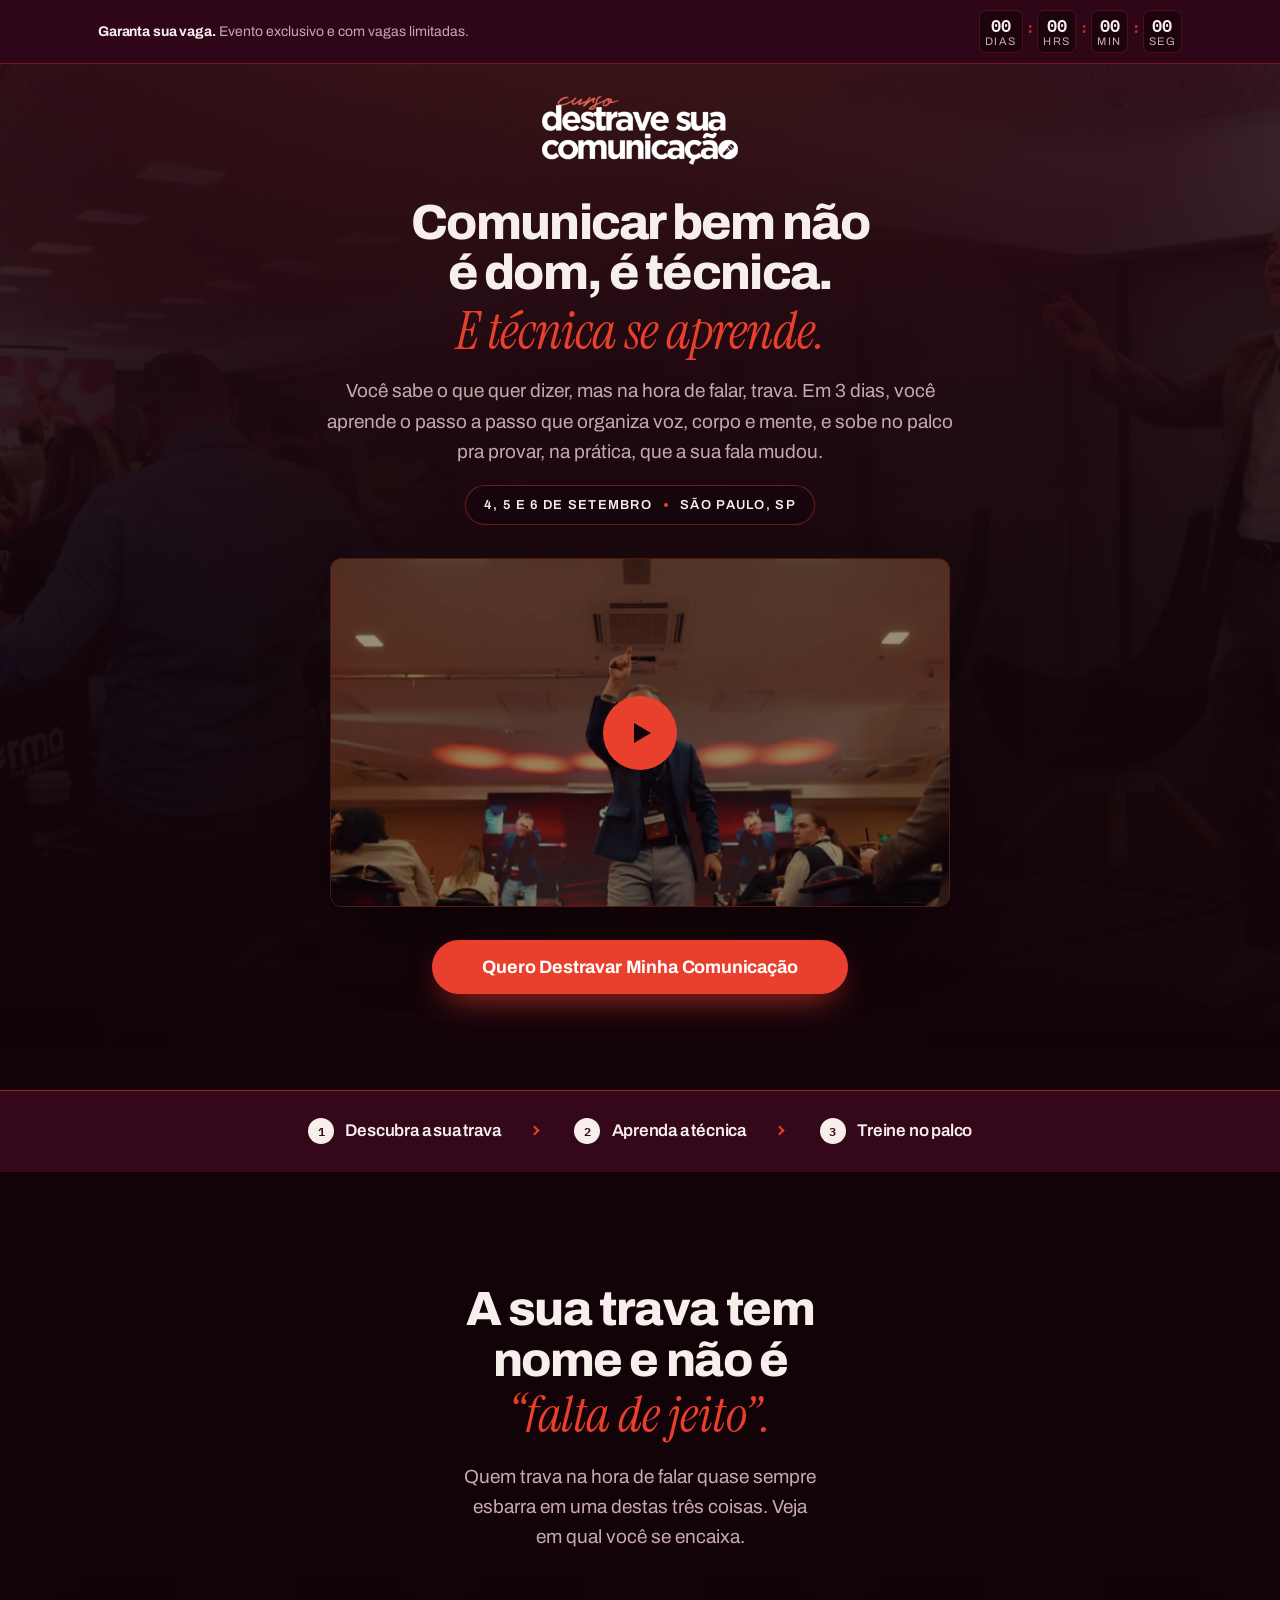
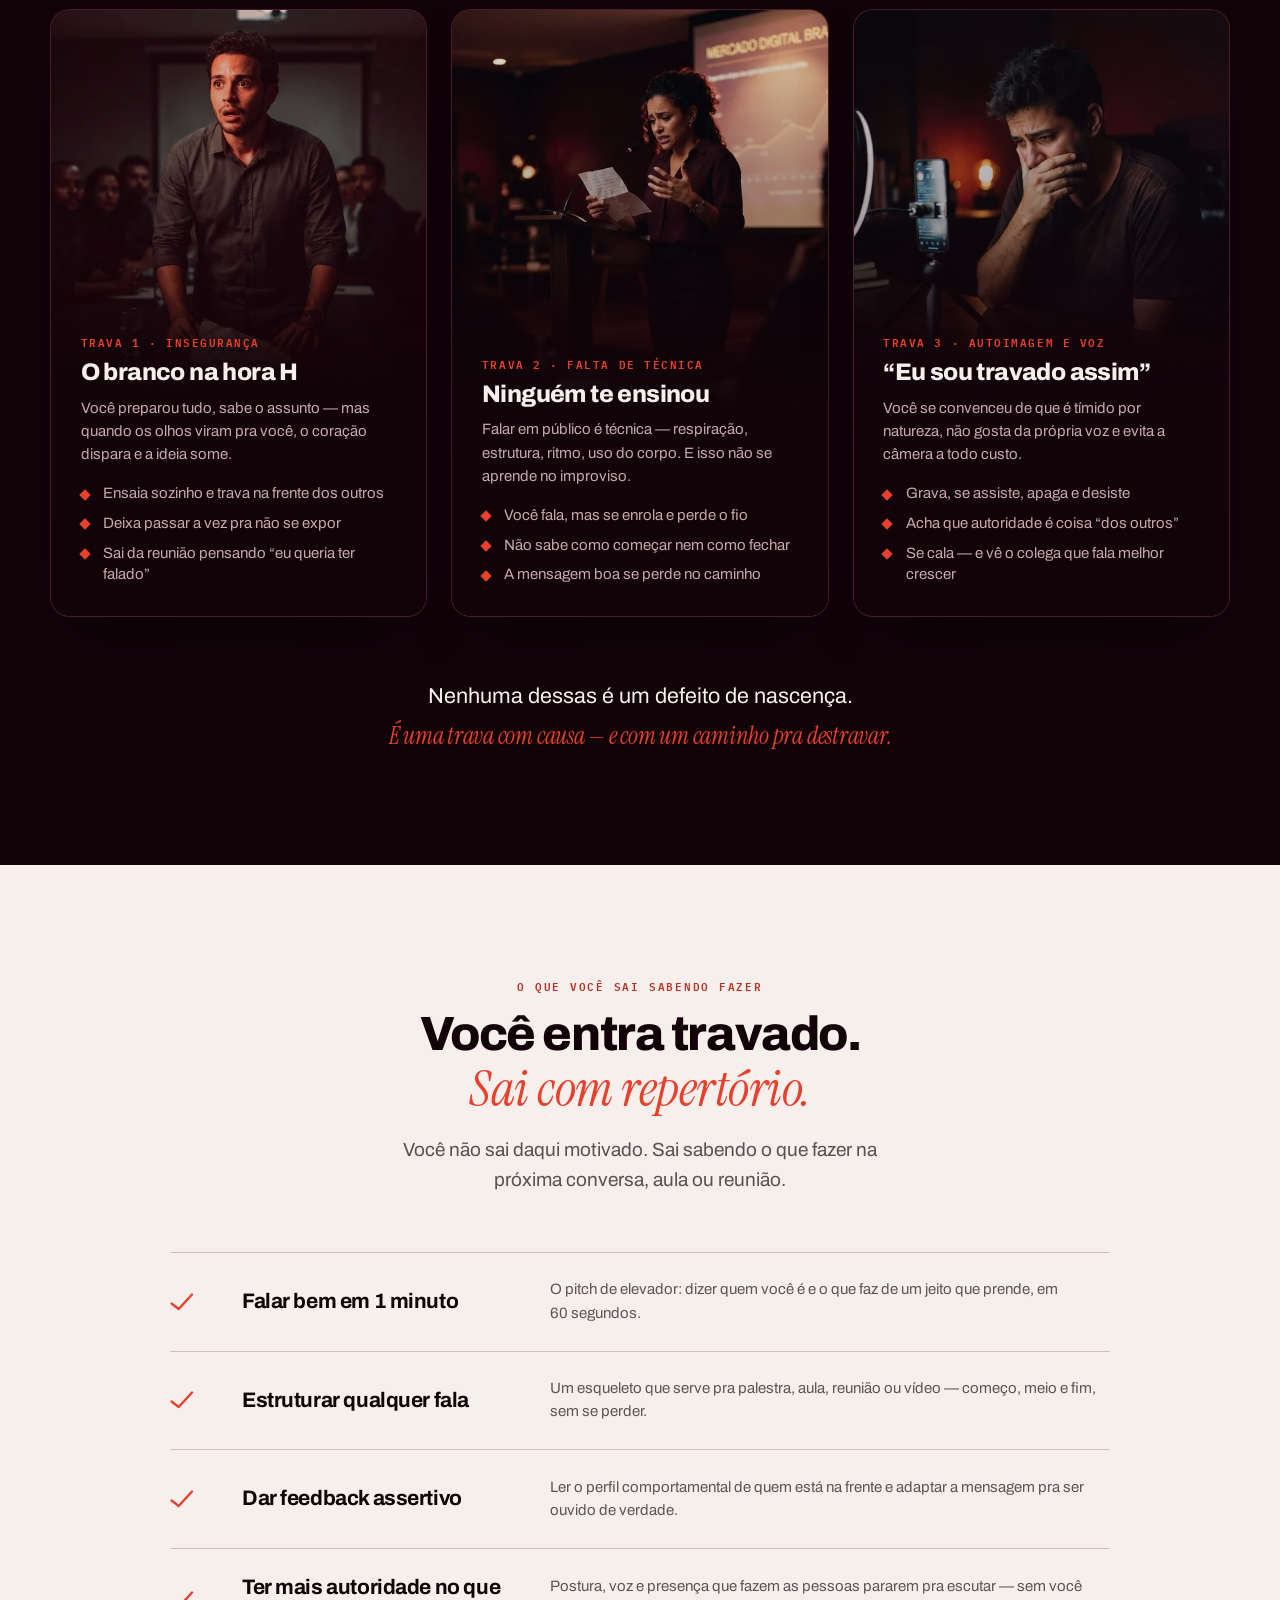
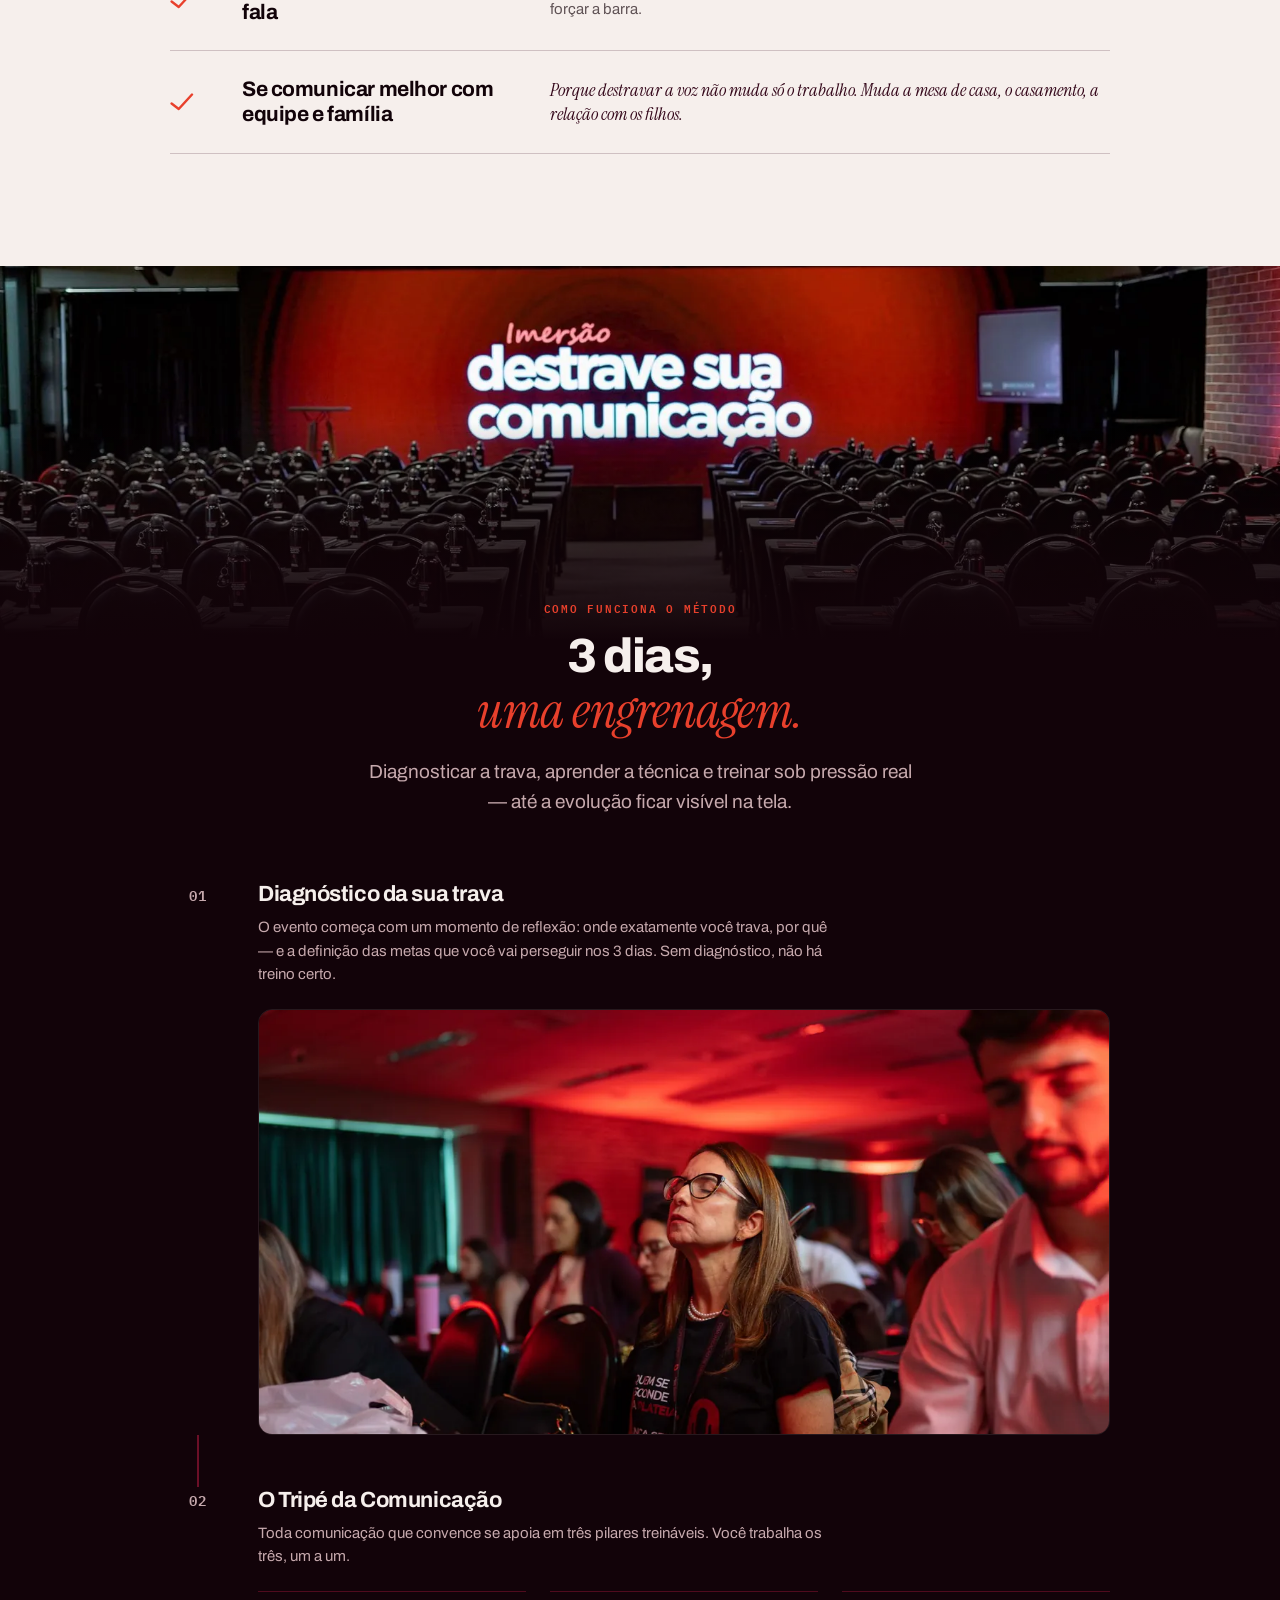
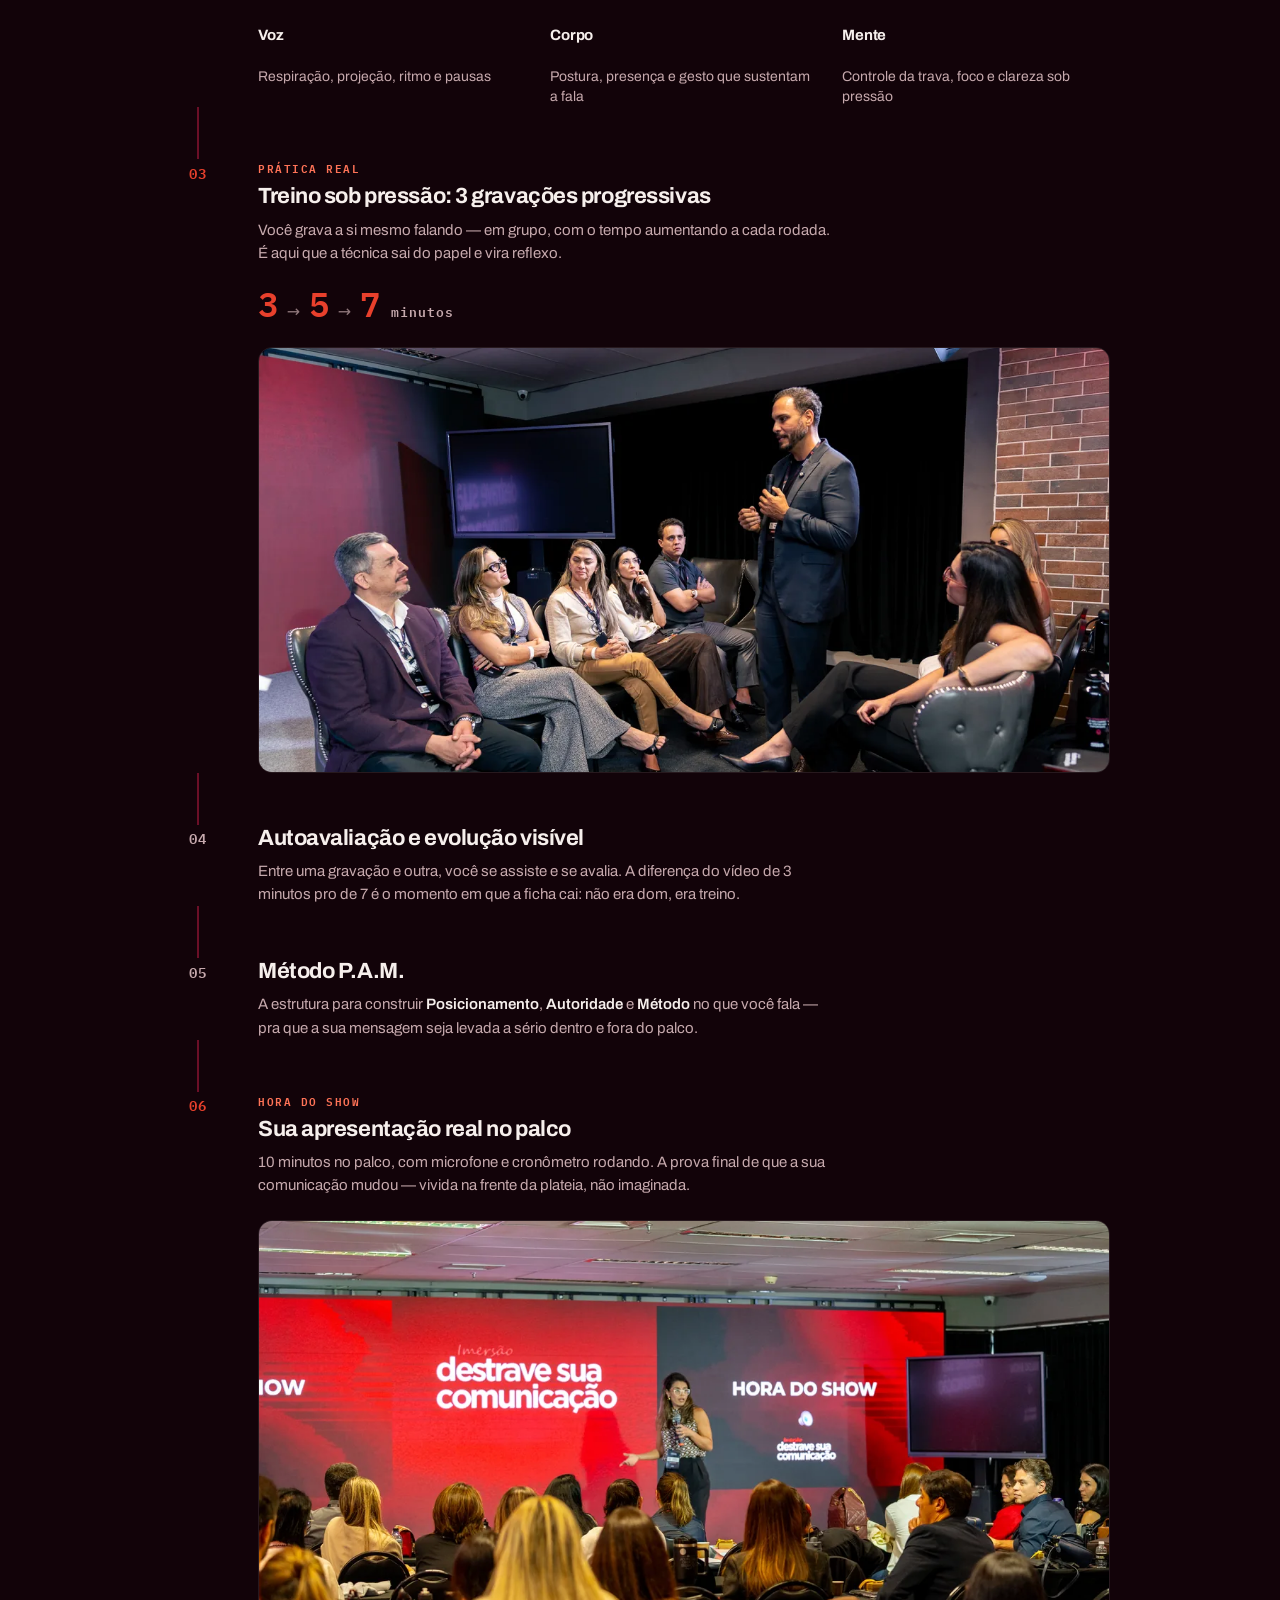
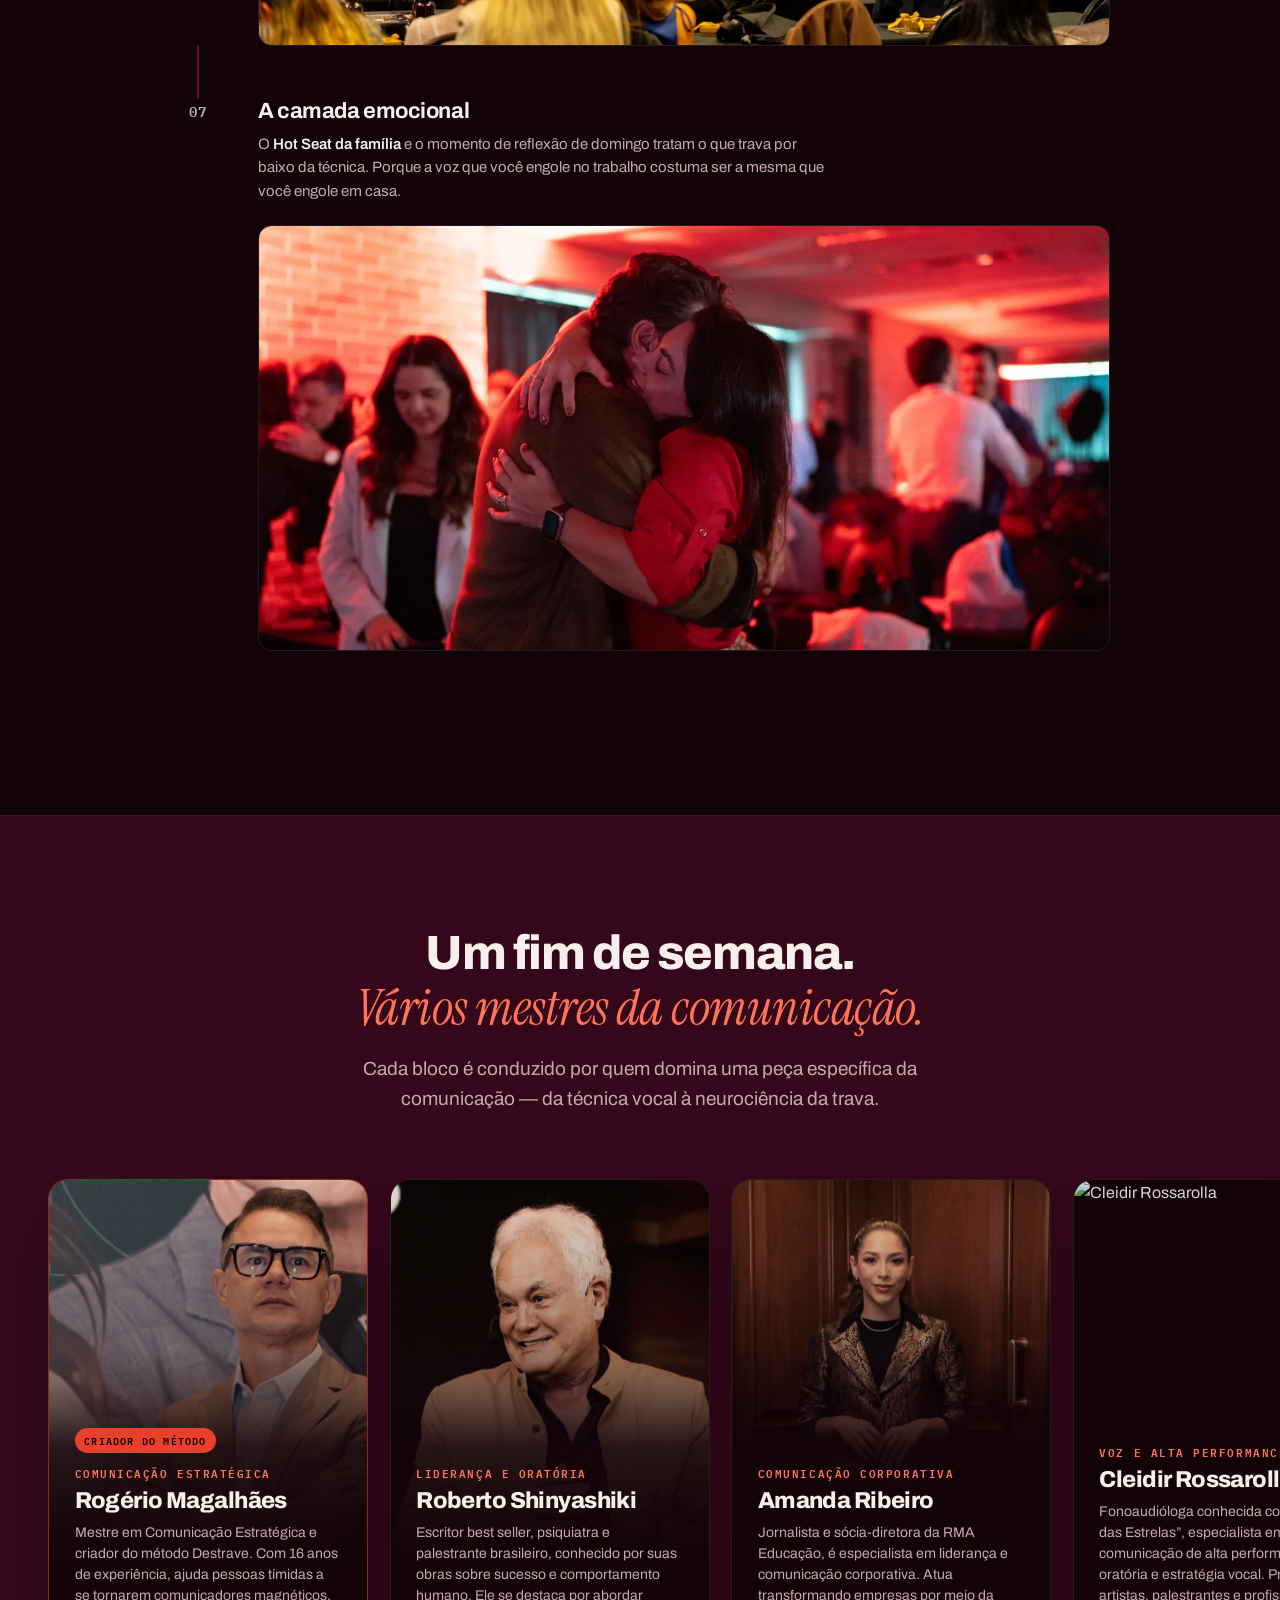
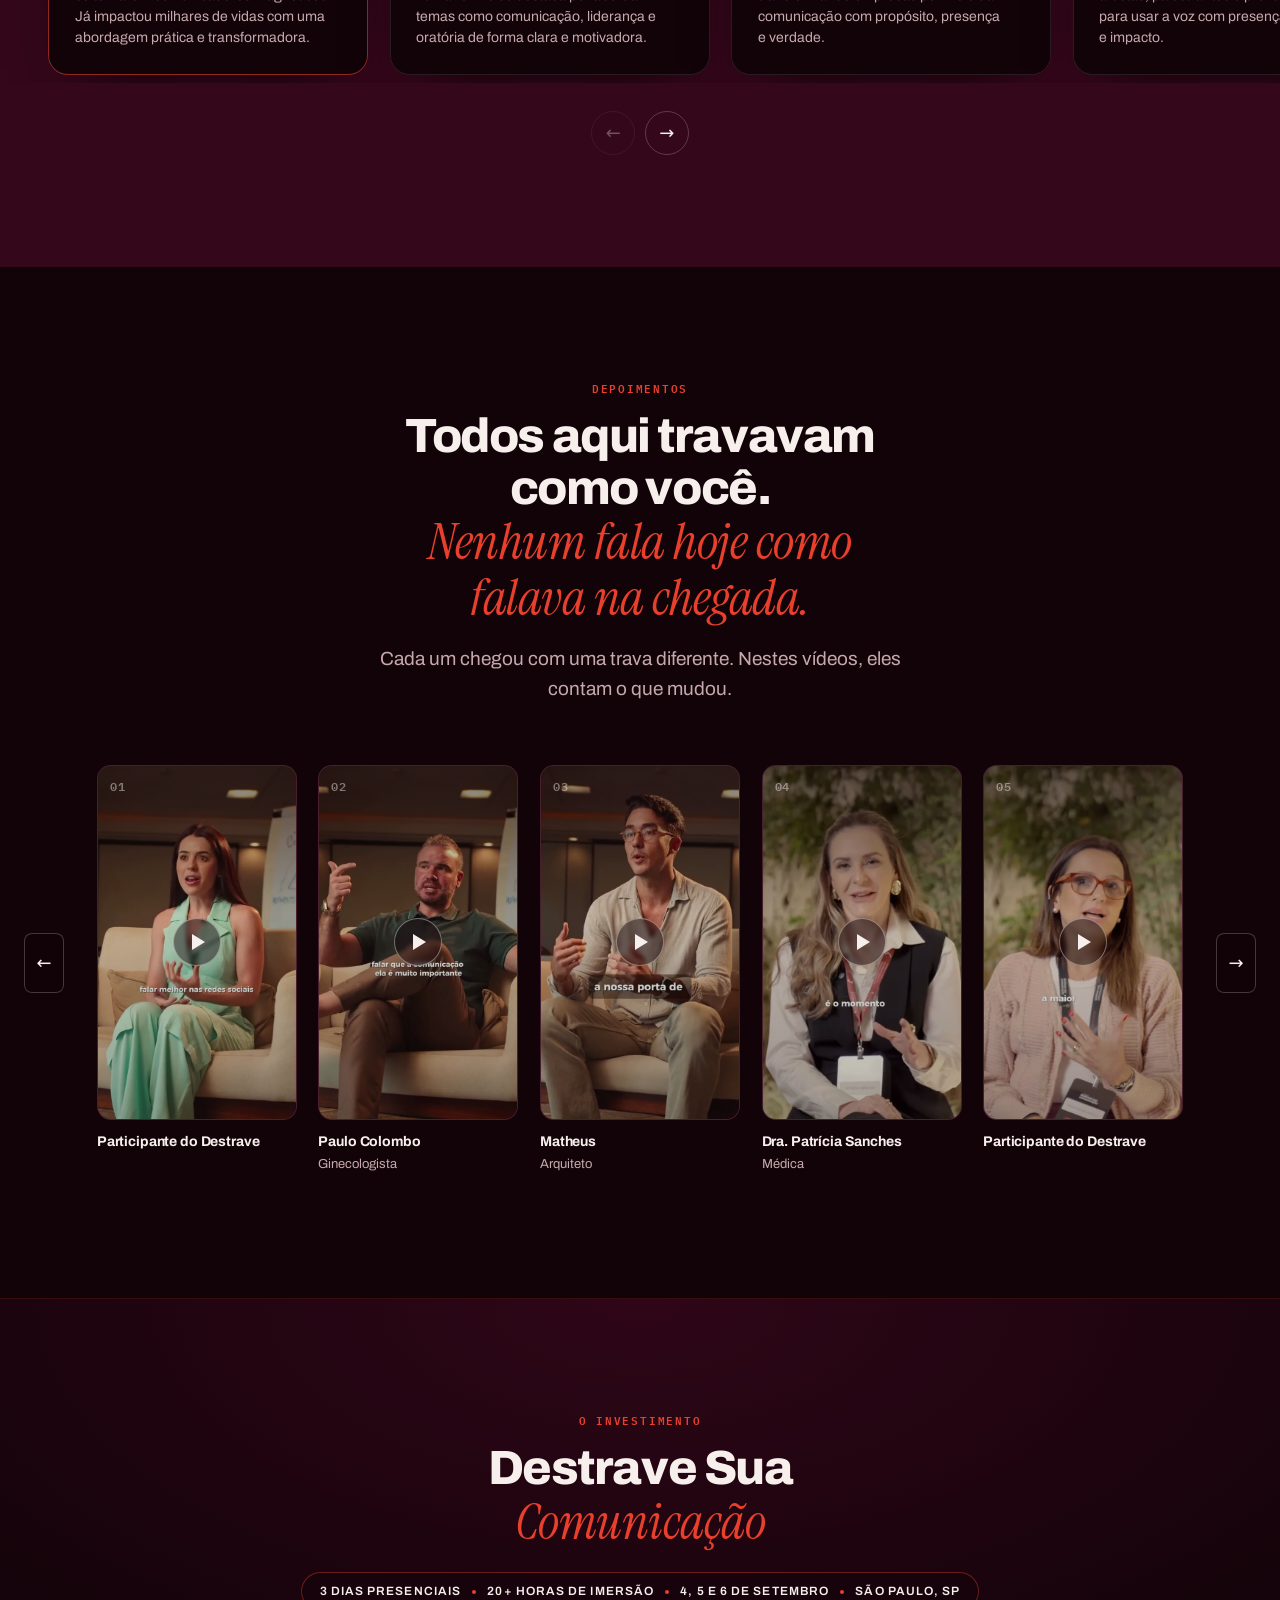
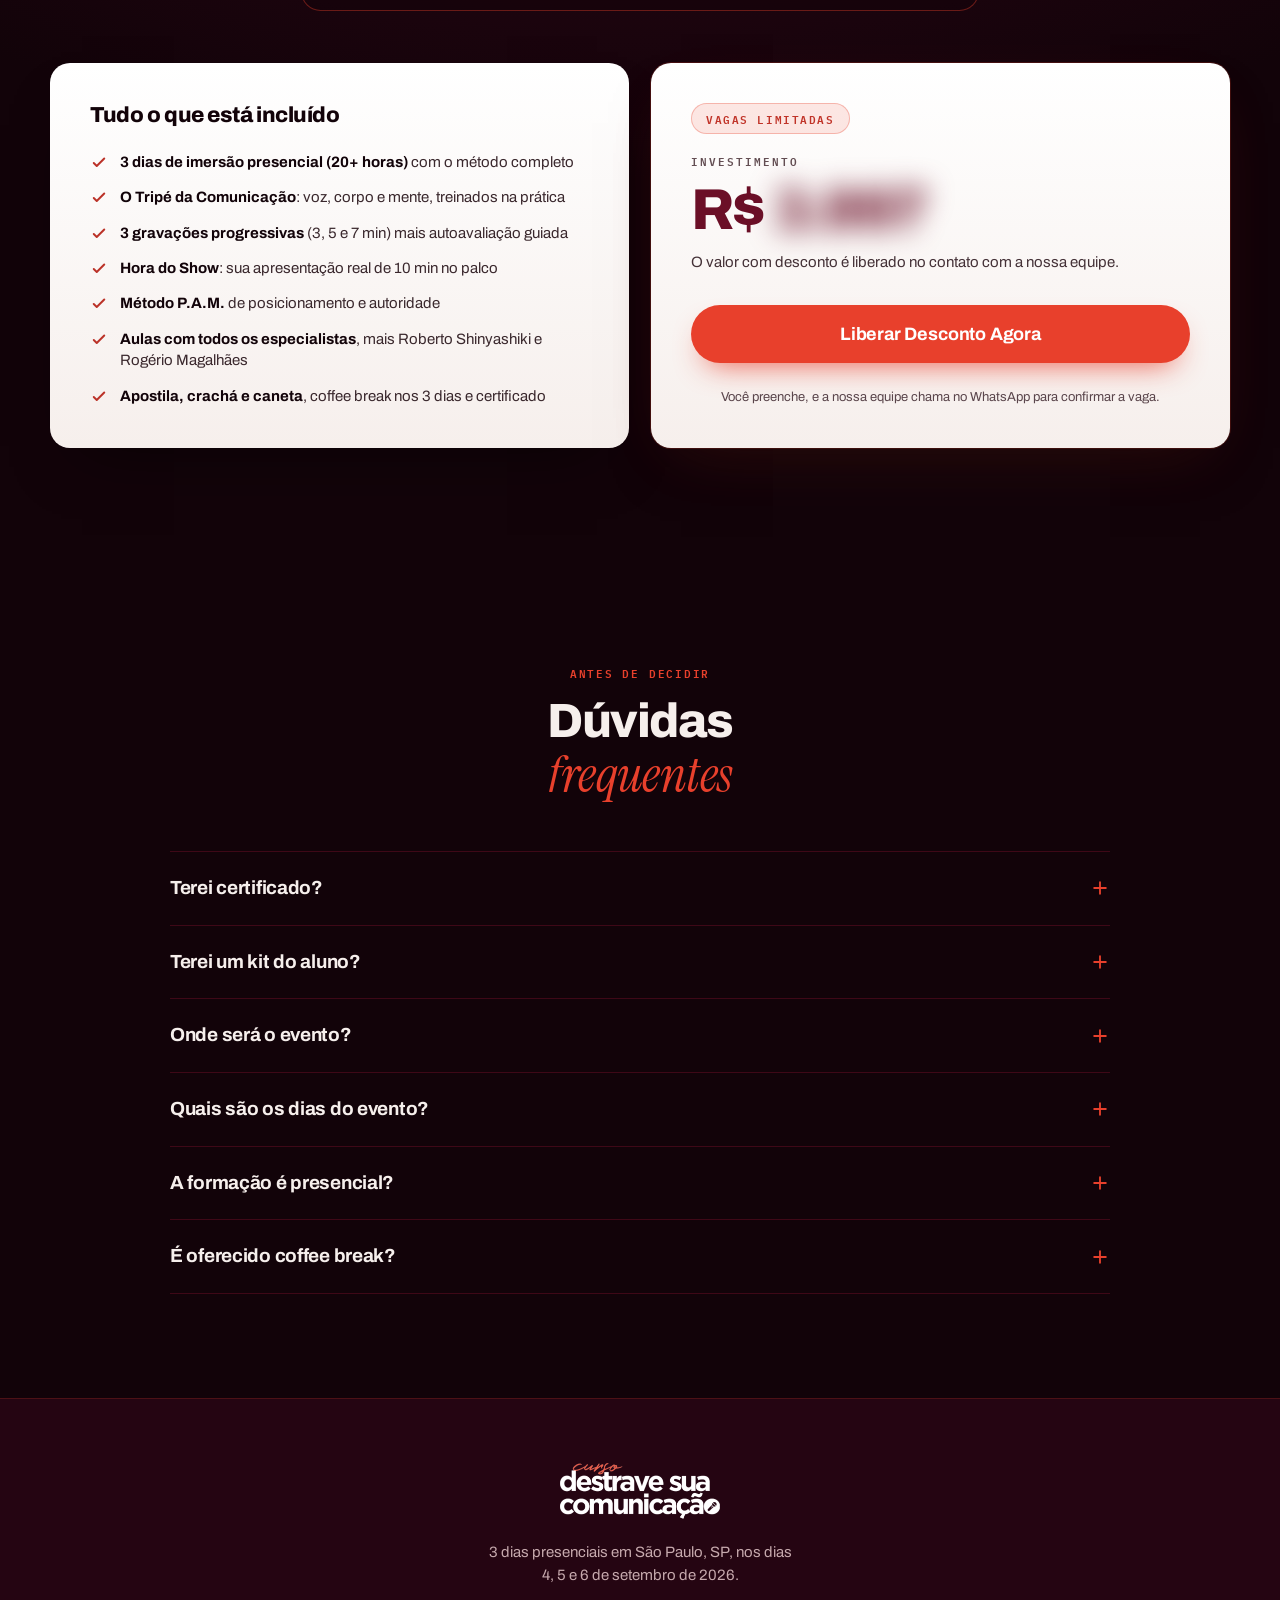
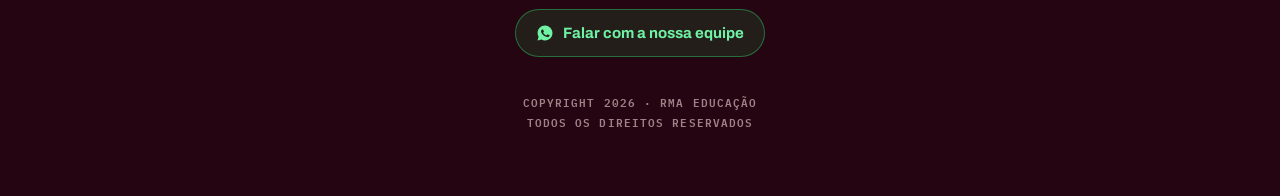
==== commit 3a23901b: "Adiciona Cleidir Rossarolla ao carrossel de experts Novo card na dobra 5, no mesmo padrão dos demais" ====
--- a/destrave/index.html
+++ b/destrave/index.html
@@ -529,6 +529,22 @@
             </div>
           </li>
 
+          <li class="expert">
+            <img class="expert__foto" src="assets/img/expert-cleidir.webp"
+                 width="800" height="1000" loading="lazy" decoding="async"
+                 alt="Cleidir Rossarolla">
+            <div class="expert__body">
+              <p class="expert__assunto">Voz e alta performance</p>
+              <h3 class="expert__nome">Cleidir Rossarolla</h3>
+              <p class="expert__bio">
+                Fonoaudióloga conhecida como a “Fono das Estrelas”, especialista
+                em comunicação de alta performance, oratória e estratégia vocal.
+                Prepara artistas, palestrantes e profissionais para usar a voz
+                com presença, técnica e impacto.
+              </p>
+            </div>
+          </li>
+
         </ul>
 
         <!-- As setas só aparecem quando há card fora da tela; o JS cuida disso -->
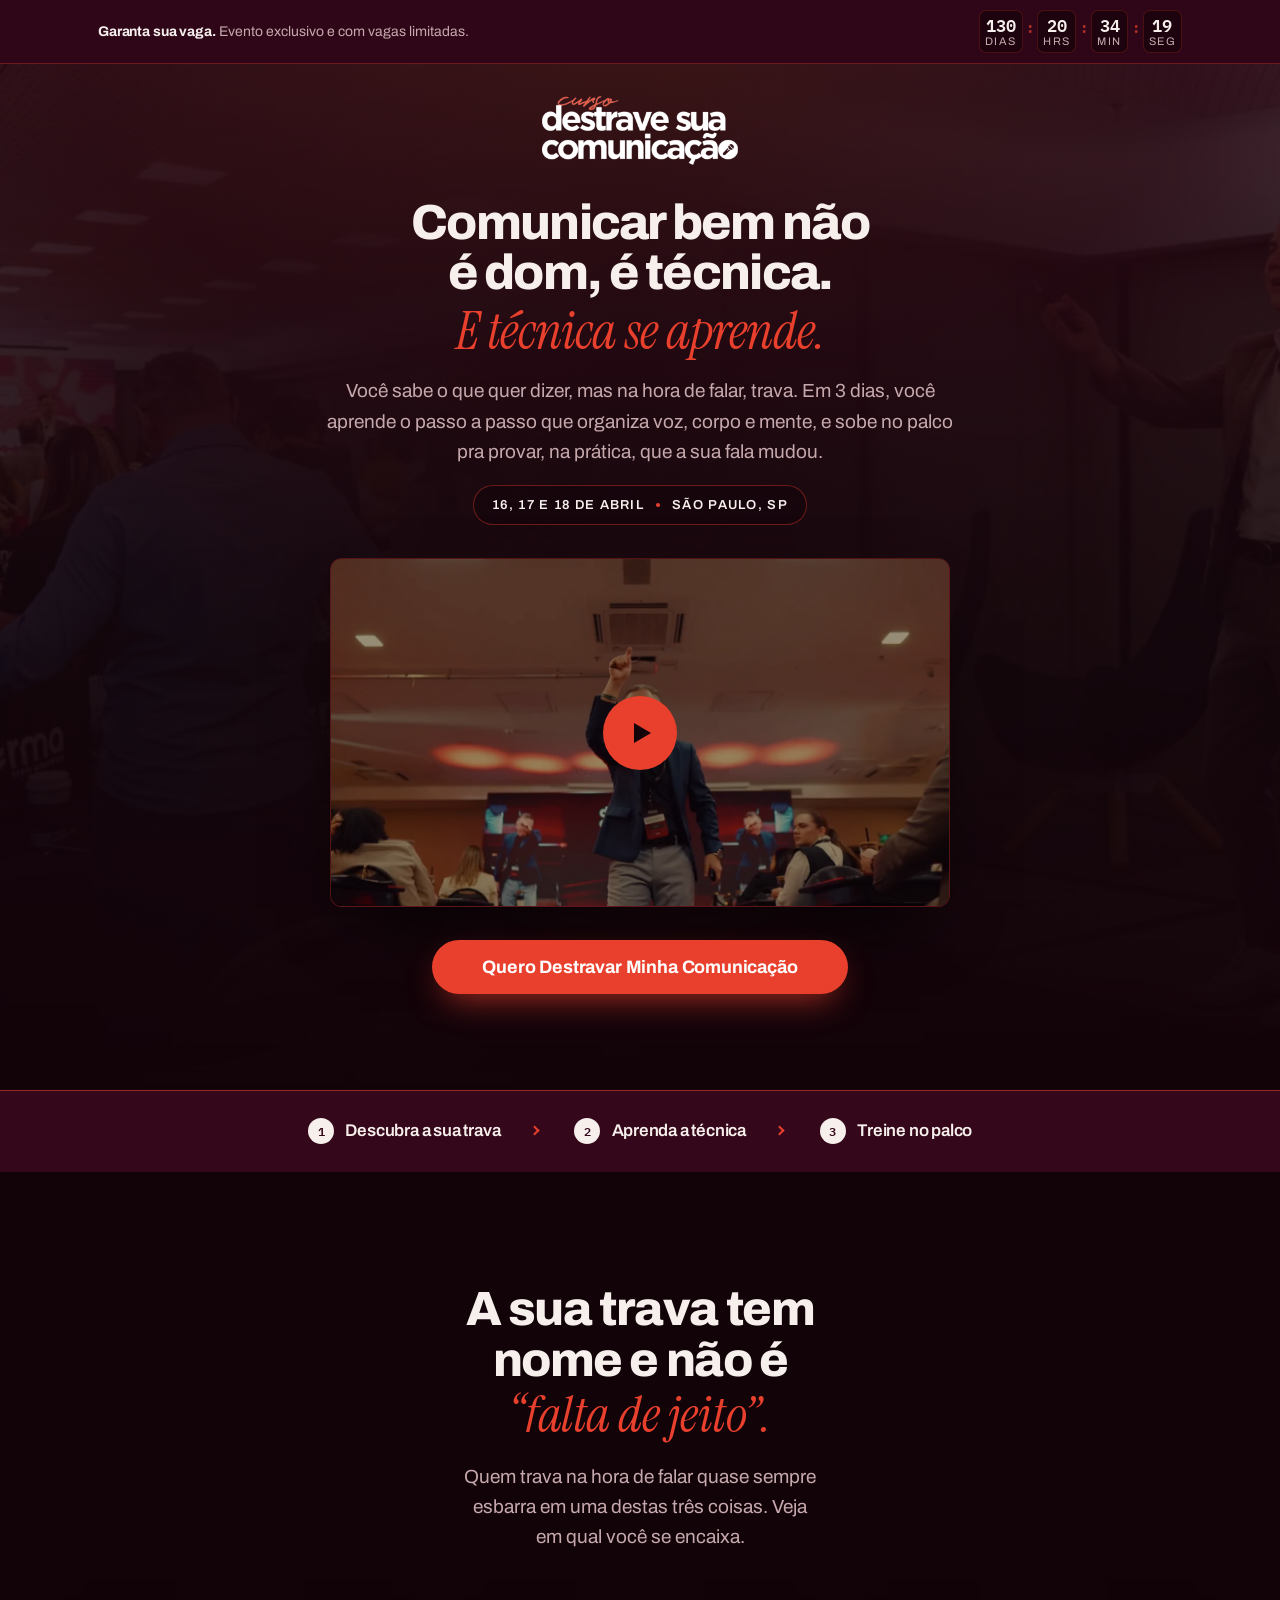
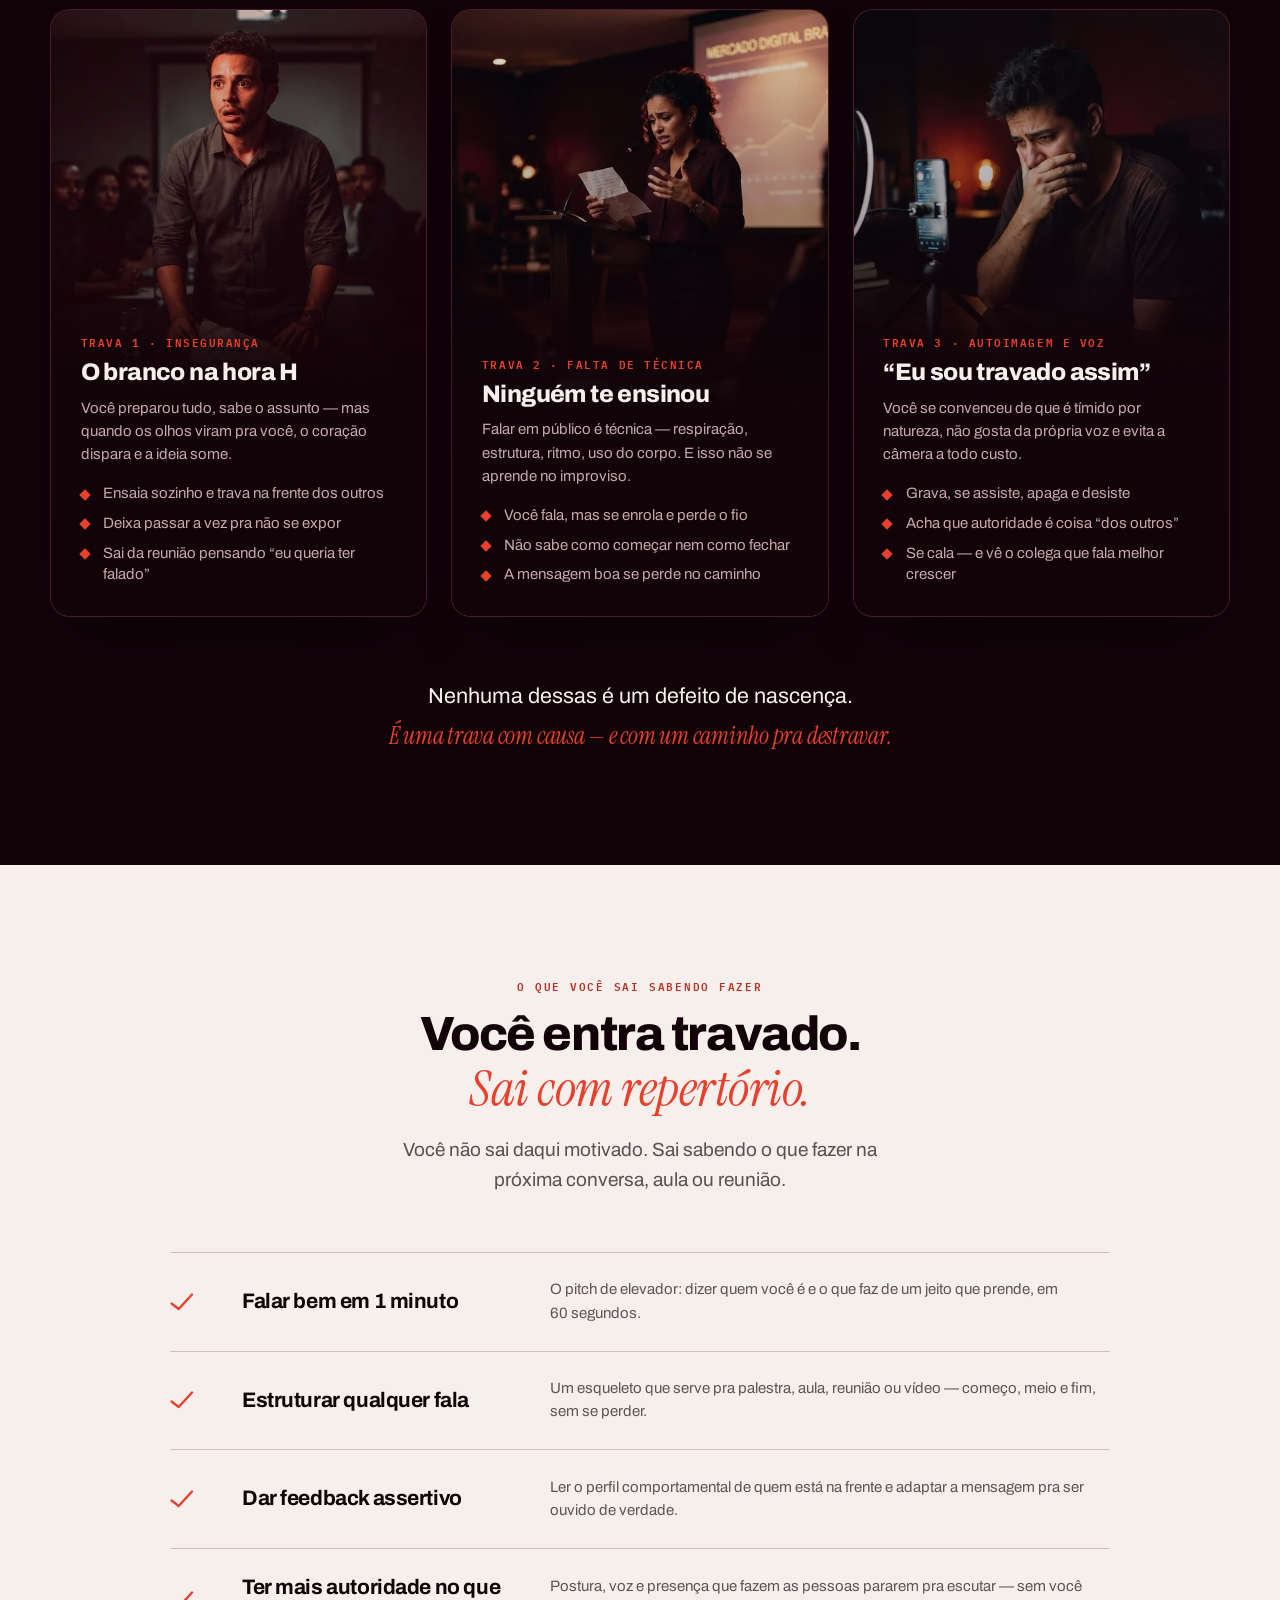
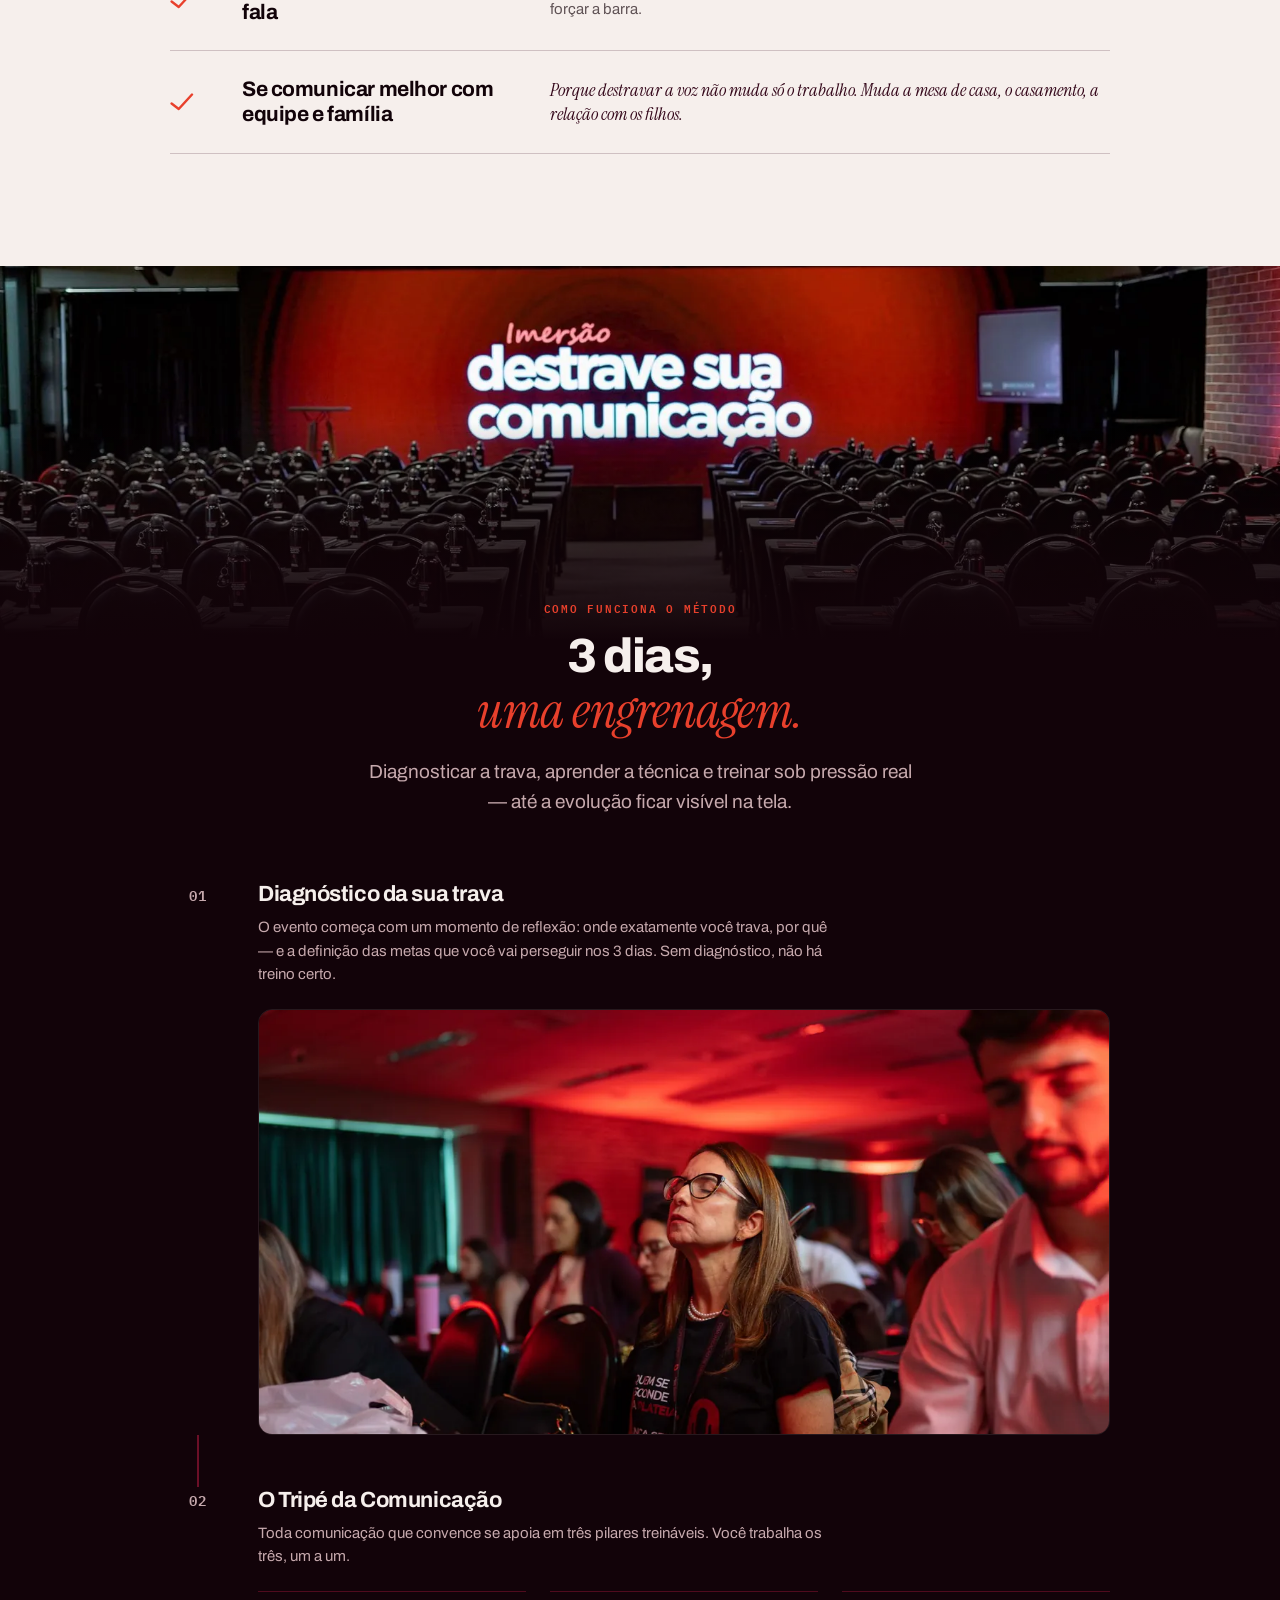
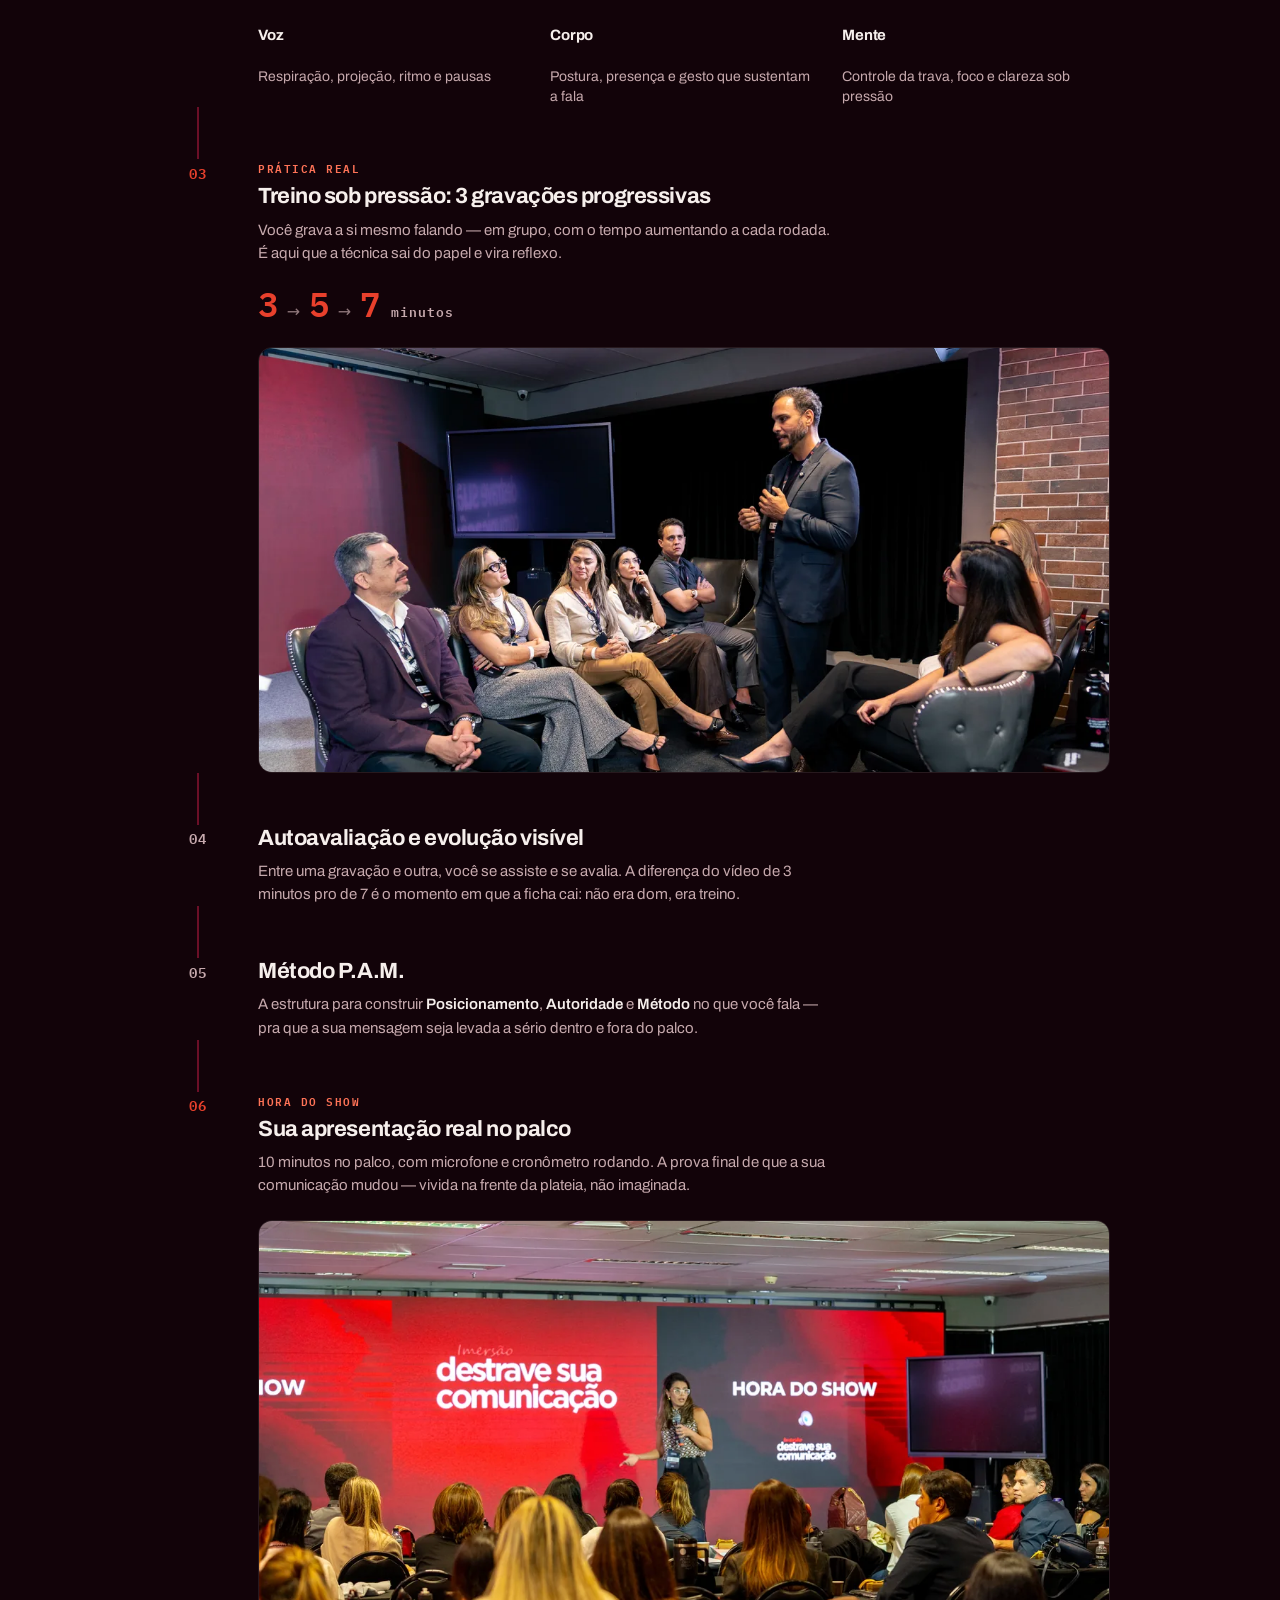
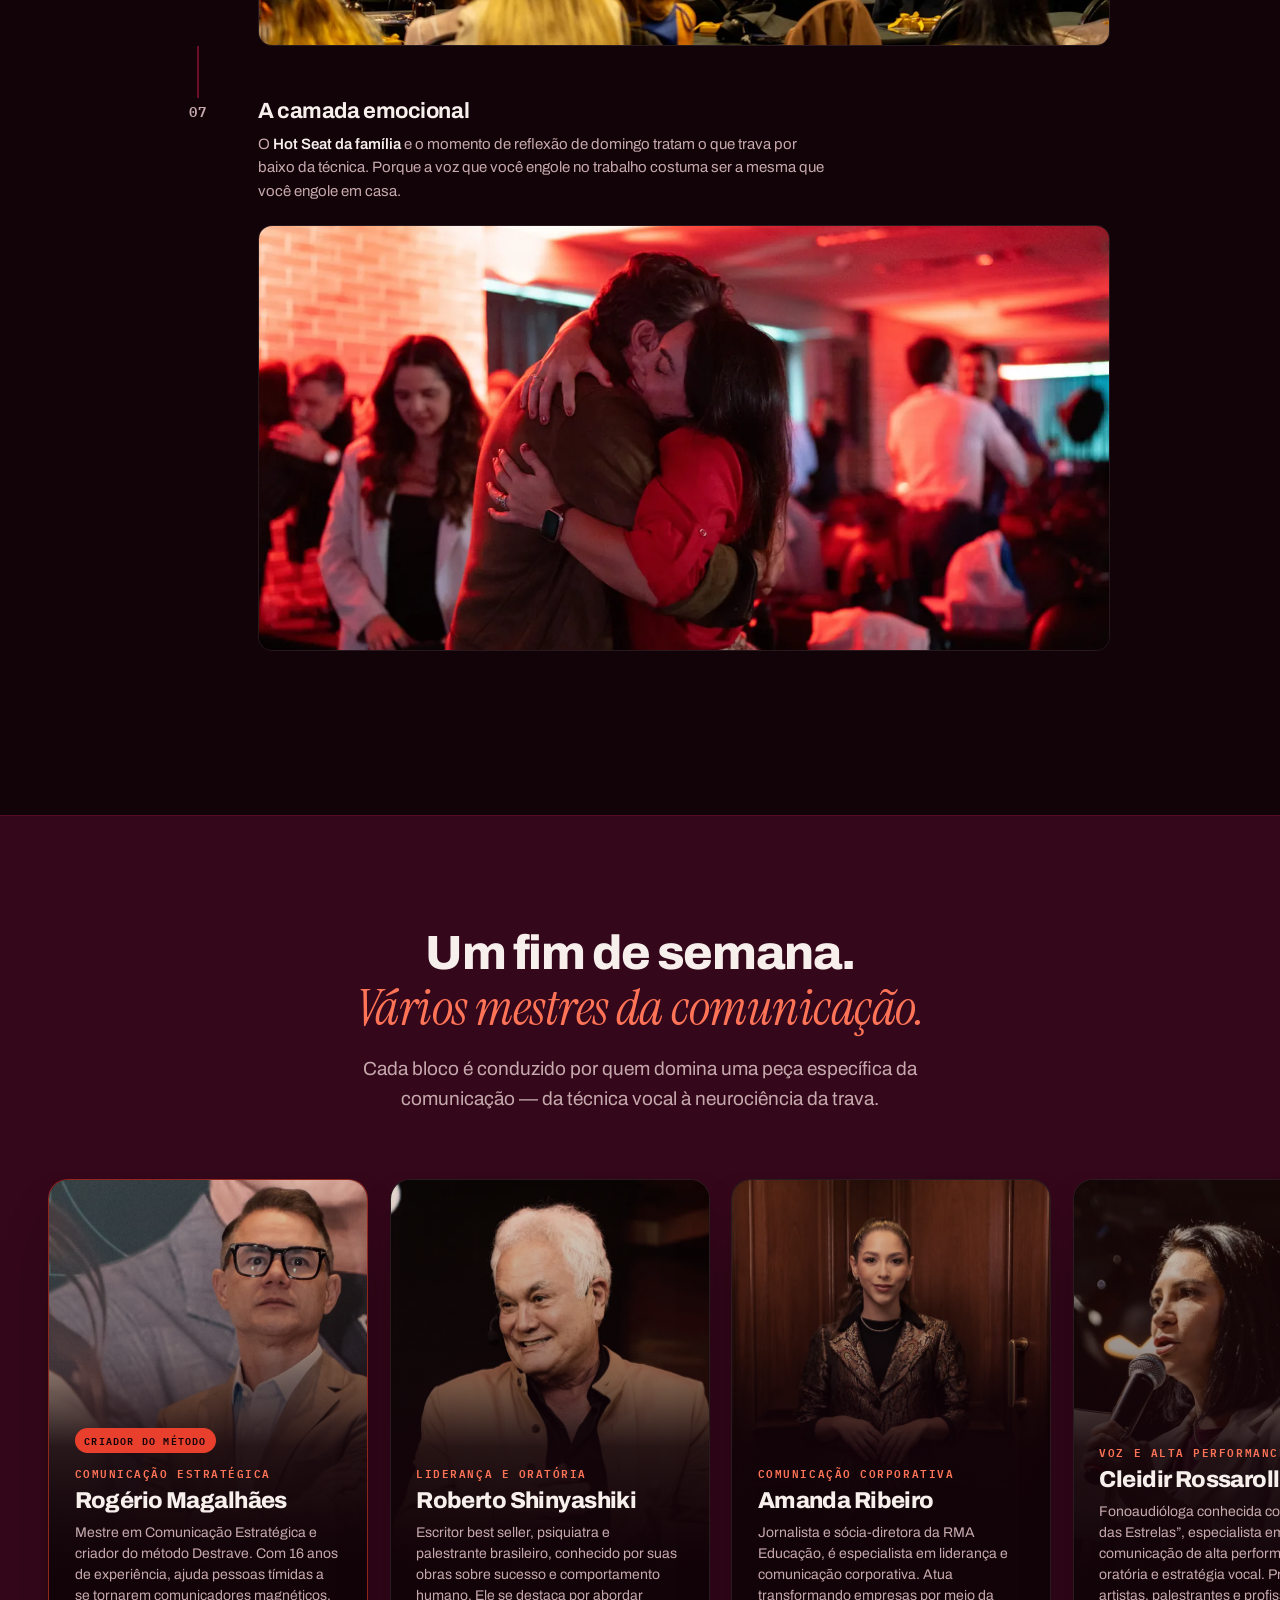
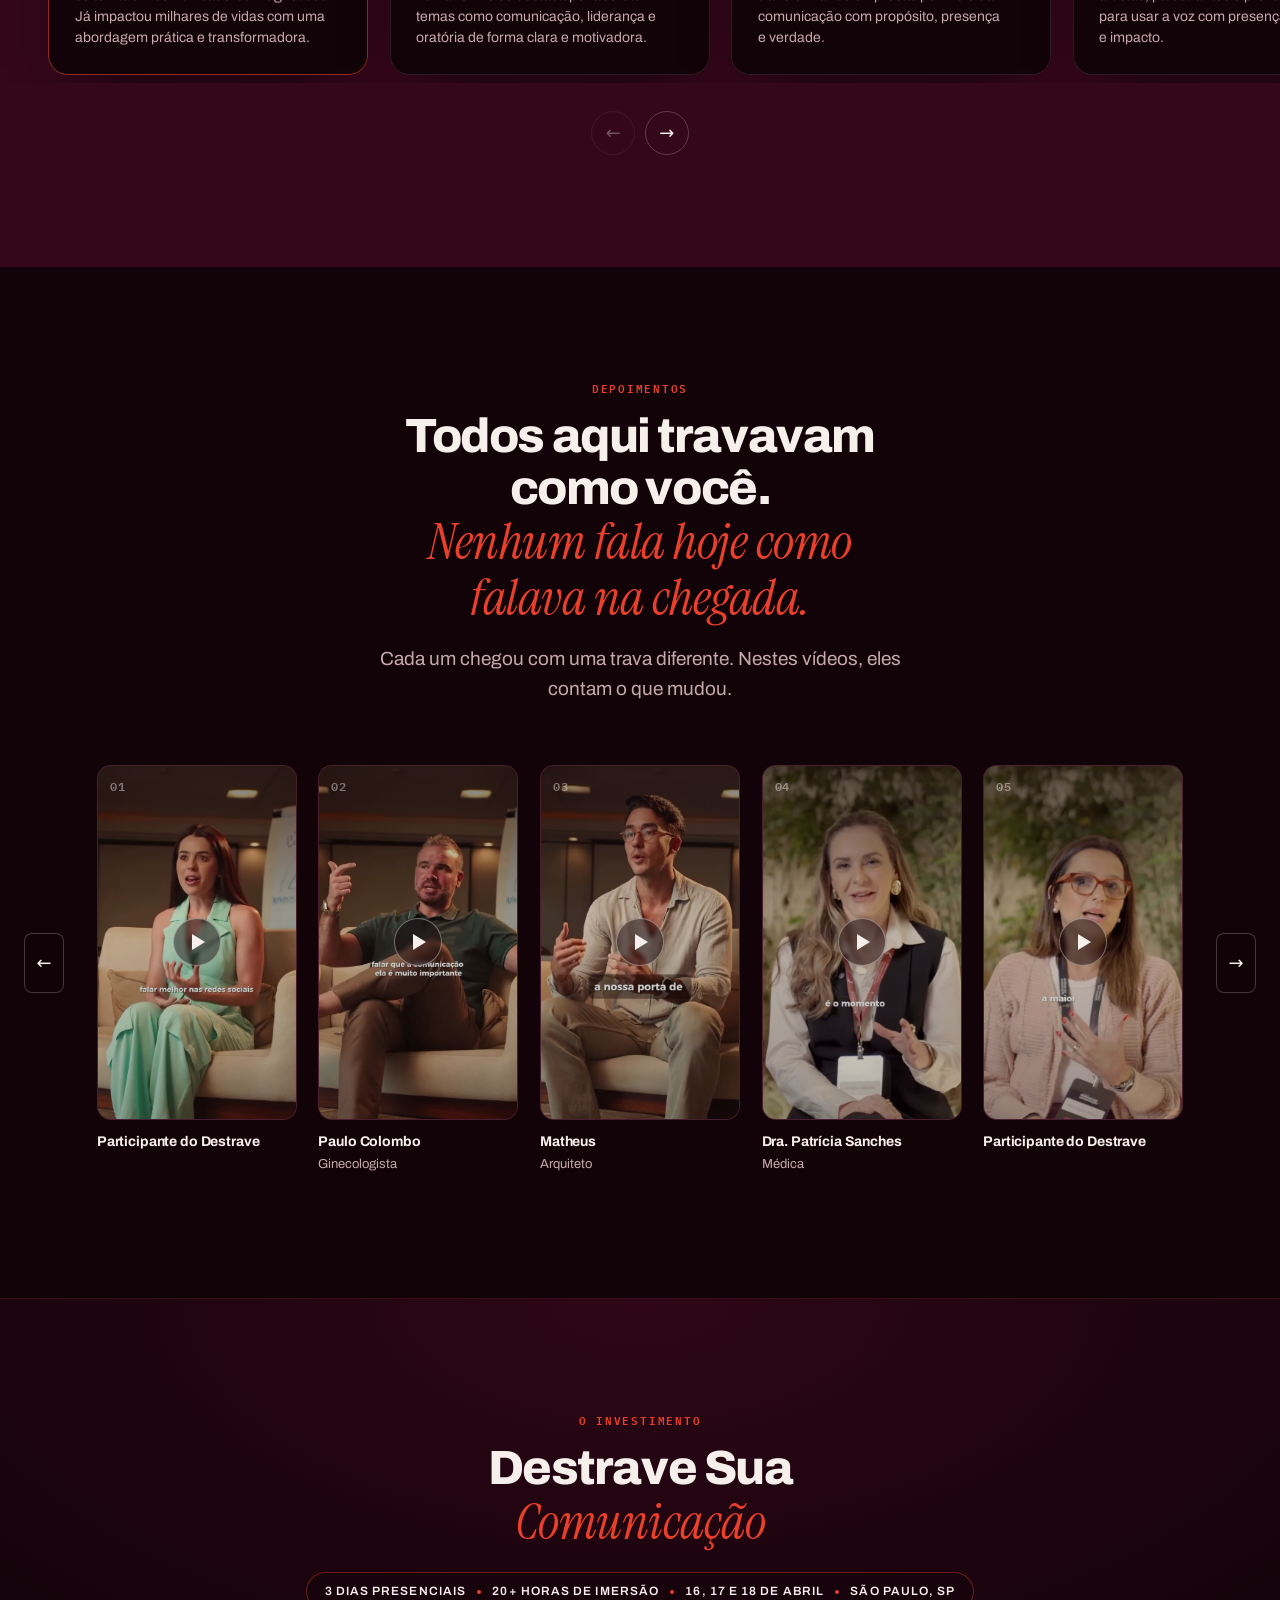
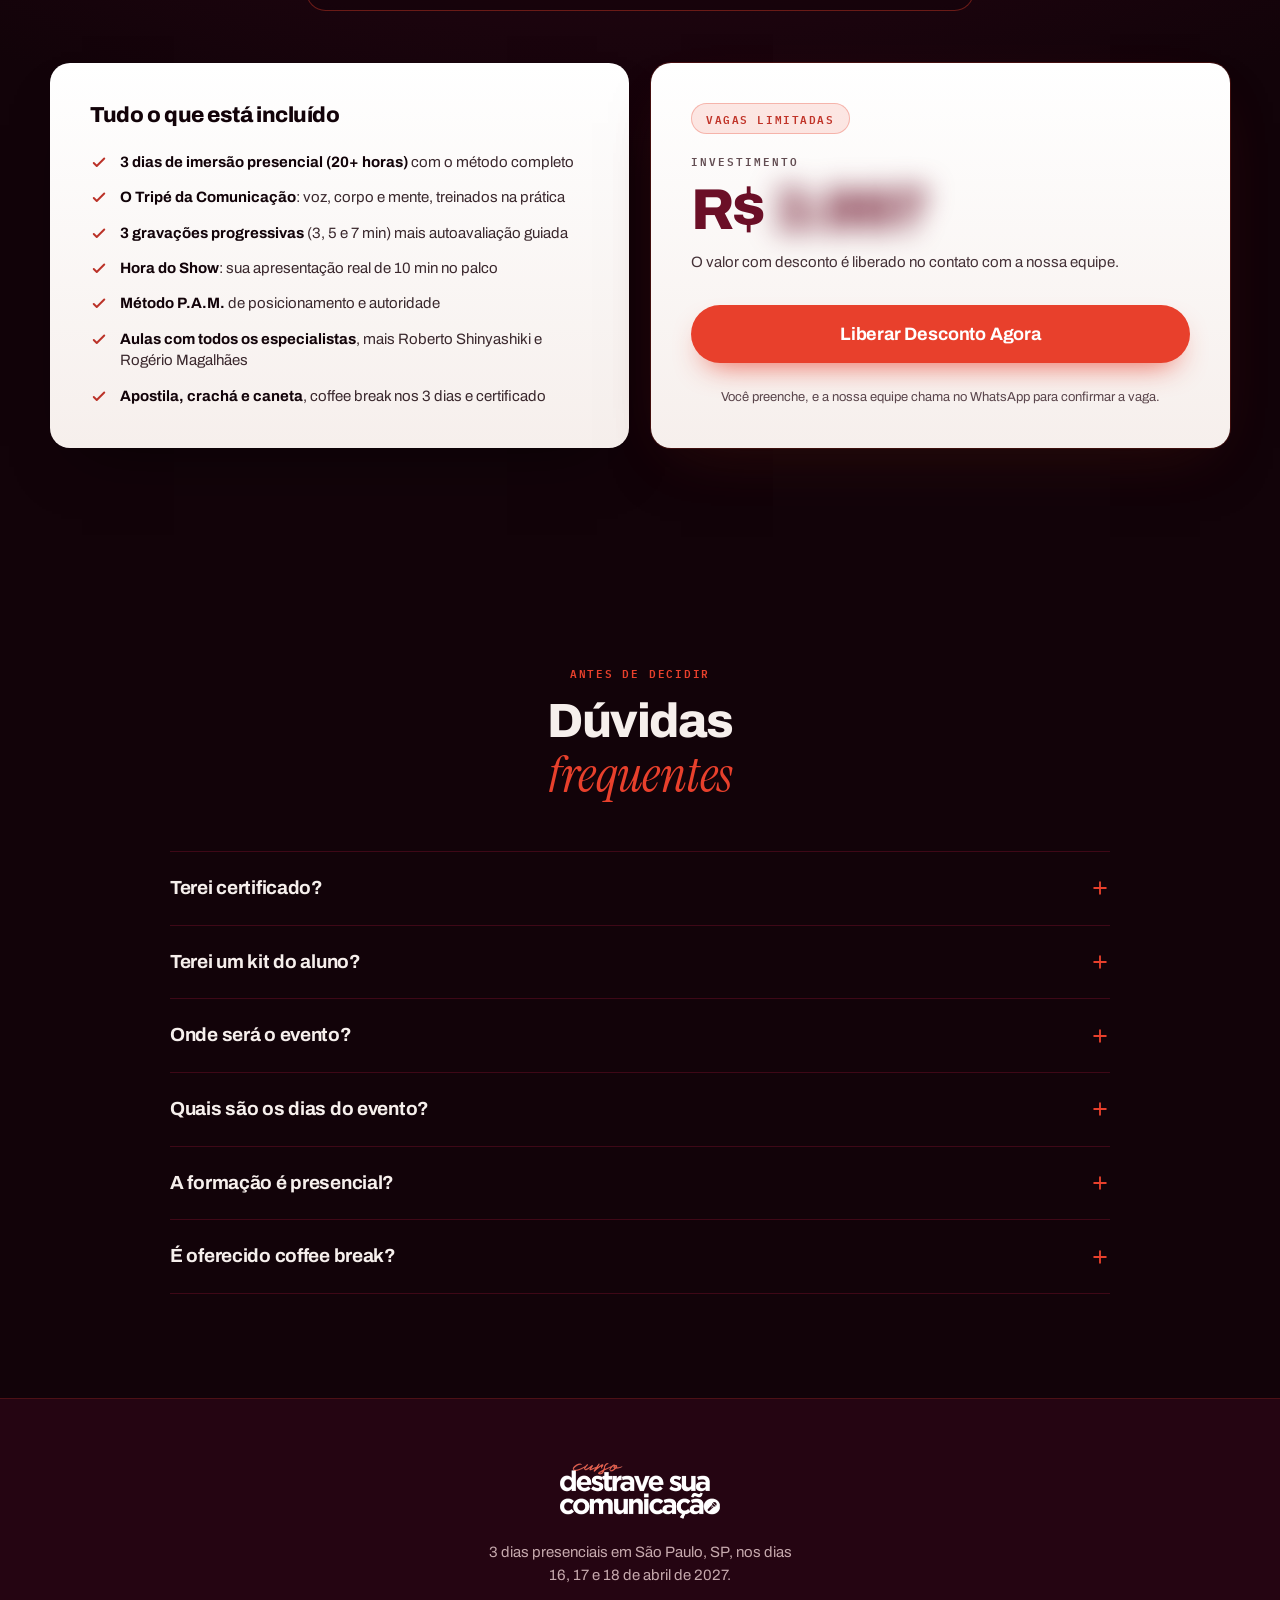
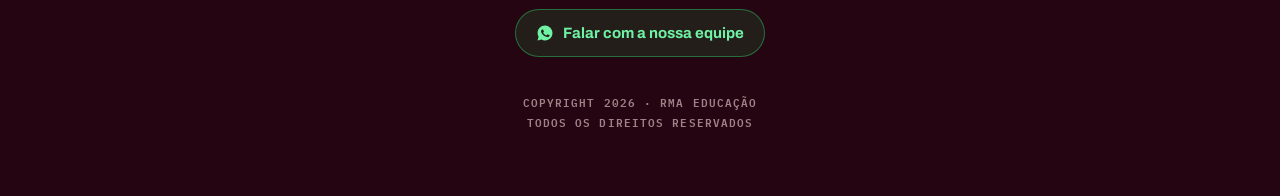
==== commit 7c72c7cd: "Atualiza data do evento para 16, 17 e 18 de abril de 2027 Co-Authored-By: Claude Opus 5.5 <noreply@a" ====
--- a/destrave/index.html
+++ b/destrave/index.html
@@ -47,7 +47,7 @@
         <span class="topbar__call-short">Vagas limitadas.</span>
       </p>
 
-      <div class="countdown" id="countdown" data-deadline="2026-09-04T00:00:00-03:00">
+      <div class="countdown" id="countdown" data-deadline="2027-04-16T00:00:00-03:00">
         <p class="sr-only" id="countdown-a11y">Contagem regressiva para o início do evento.</p>
         <div class="countdown__unit">
           <span class="countdown__num" data-unit="days">00</span>
@@ -96,7 +96,7 @@
 
       <!-- Data e cidade: confirmar antes de publicar -->
       <p class="hero__when reveal">
-        <span class="hero__when-item">4, 5 e 6 de setembro</span>
+        <span class="hero__when-item">16, 17 e 18 de abril</span>
         <span class="hero__when-dot" aria-hidden="true"></span>
         <span class="hero__when-item">São Paulo, SP</span>
       </p>
@@ -689,7 +689,7 @@
           <span class="oferta__meta-dot" aria-hidden="true"></span>
           <span class="oferta__meta-item">20+ horas de imersão</span>
           <span class="oferta__meta-dot" aria-hidden="true"></span>
-          <span class="oferta__meta-item">4, 5 e 6 de setembro</span>
+          <span class="oferta__meta-item">16, 17 e 18 de abril</span>
           <span class="oferta__meta-dot" aria-hidden="true"></span>
           <span class="oferta__meta-item">São Paulo, SP</span>
         </p>
@@ -811,7 +811,7 @@
               <path d="M12 5v14M5 12h14"/>
             </svg>
           </summary>
-          <div class="faq__resposta"><p>Dias 4, 5 e 6 de setembro de 2026, com mais de 20 horas de imersão ao longo dos três dias.</p></div>
+          <div class="faq__resposta"><p>Dias 16, 17 e 18 de abril de 2027, com mais de 20 horas de imersão ao longo dos três dias.</p></div>
         </details>
 
         <details class="faq__item" data-reveal>
@@ -848,7 +848,7 @@
            alt="Destrave sua comunicação" width="636" height="223" loading="lazy">
 
       <p class="rodape__evento">
-        3 dias presenciais em São Paulo, SP, nos dias 4, 5 e 6 de setembro de 2026.
+        3 dias presenciais em São Paulo, SP, nos dias 16, 17 e 18 de abril de 2027.
       </p>
 
       <a class="rodape__wpp" data-whatsapp href="https://wa.me/5511917066626"
